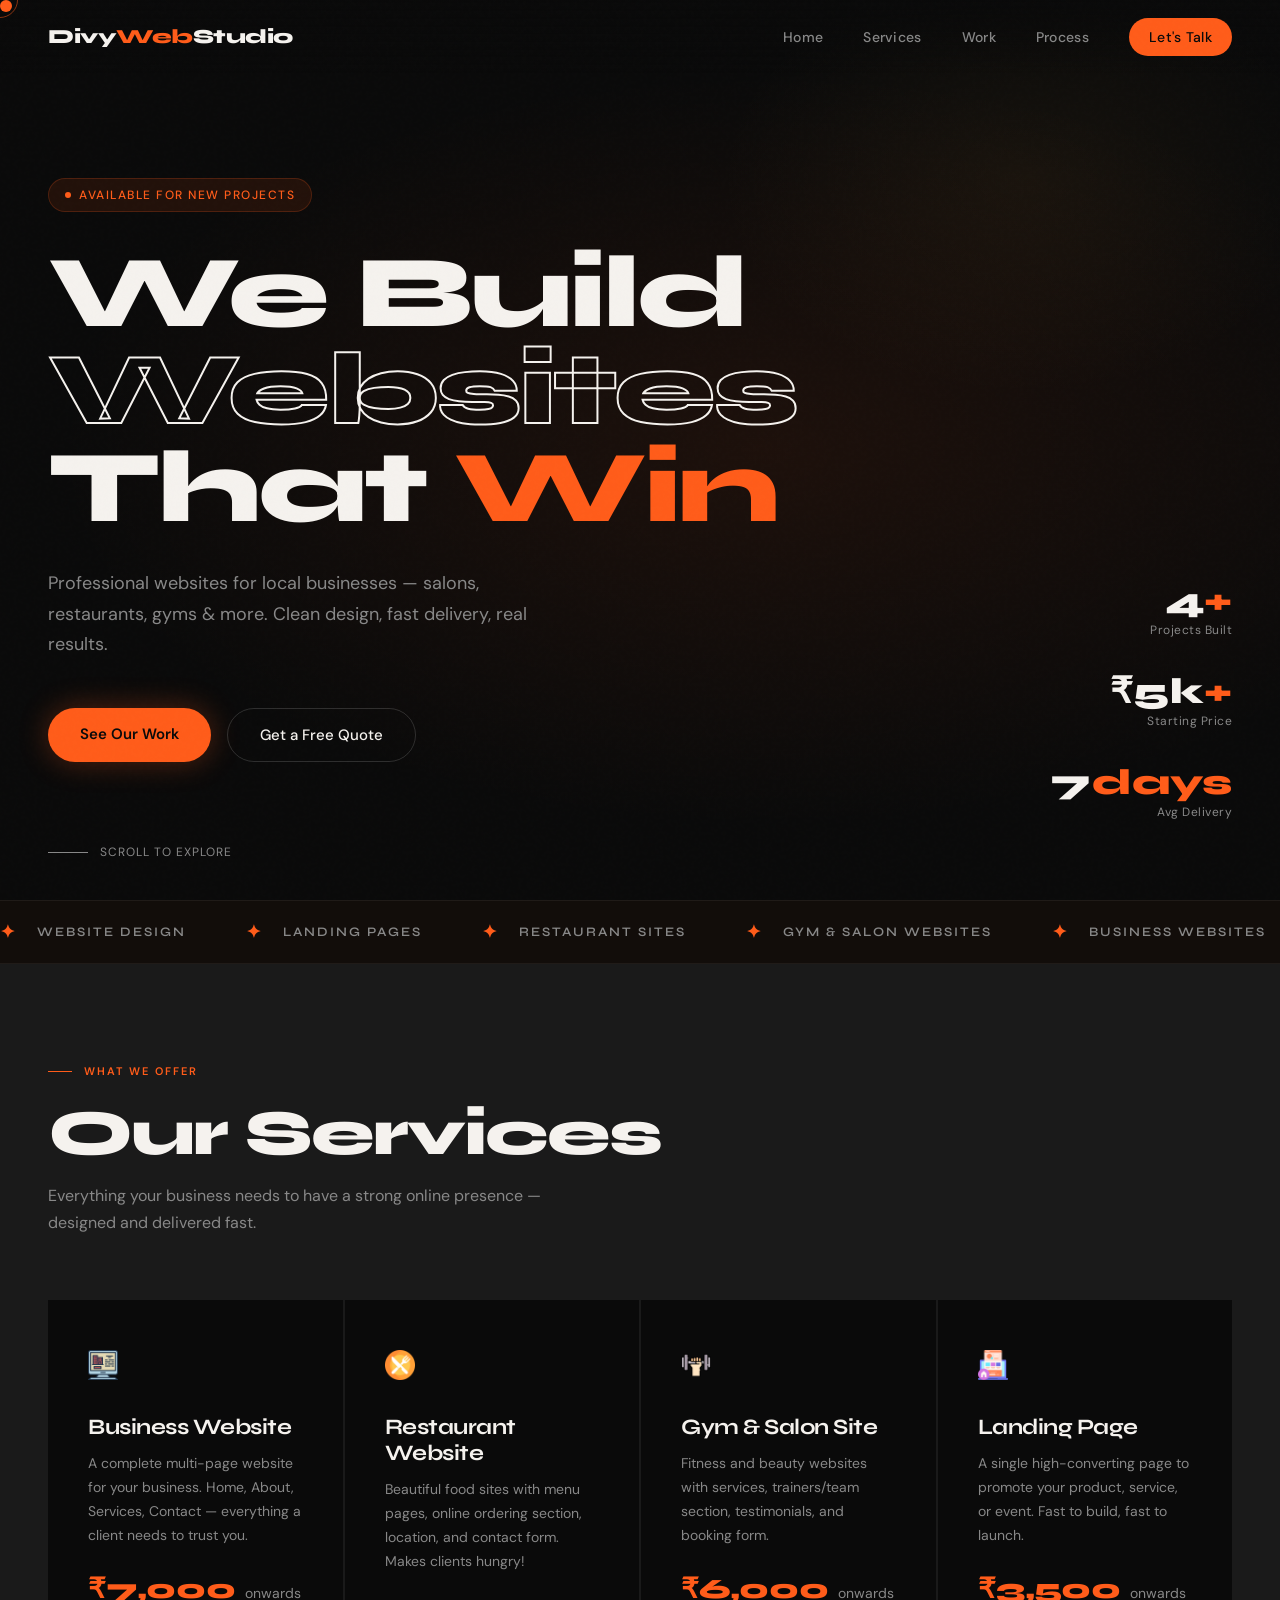
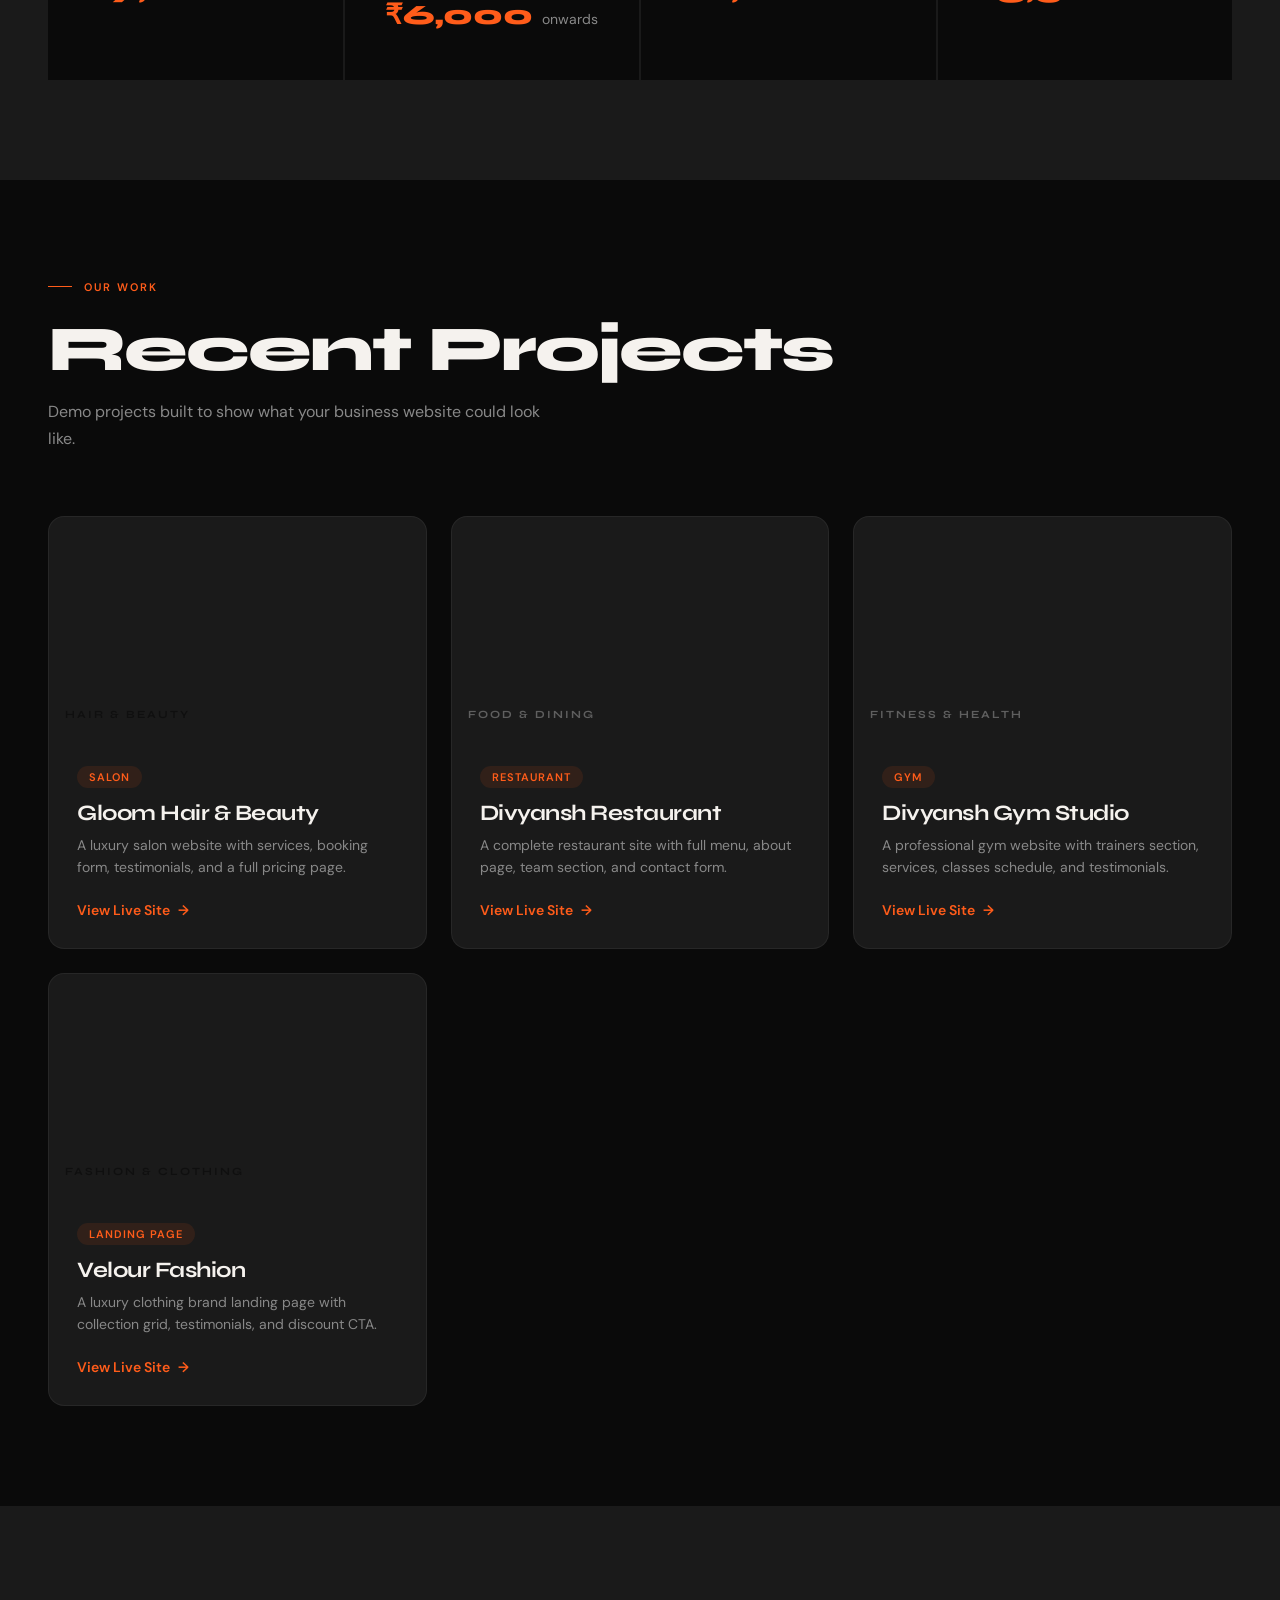
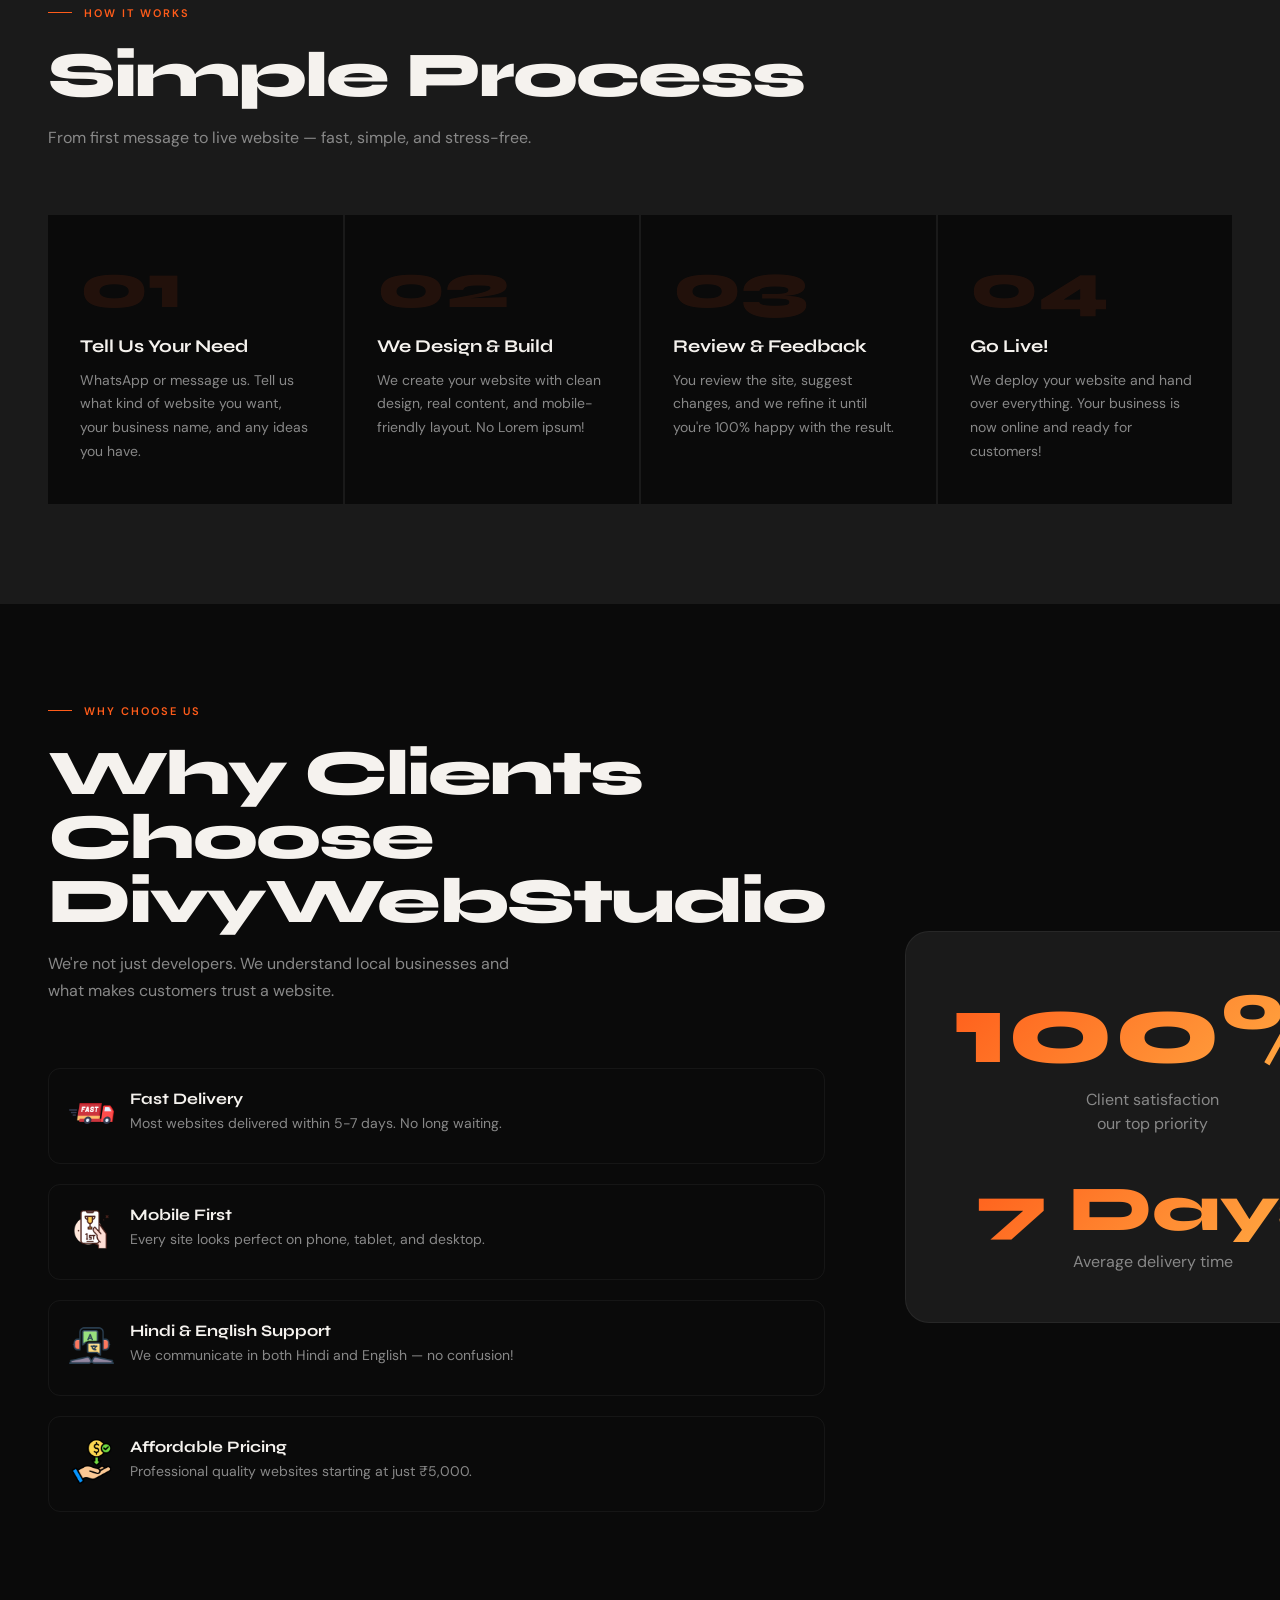
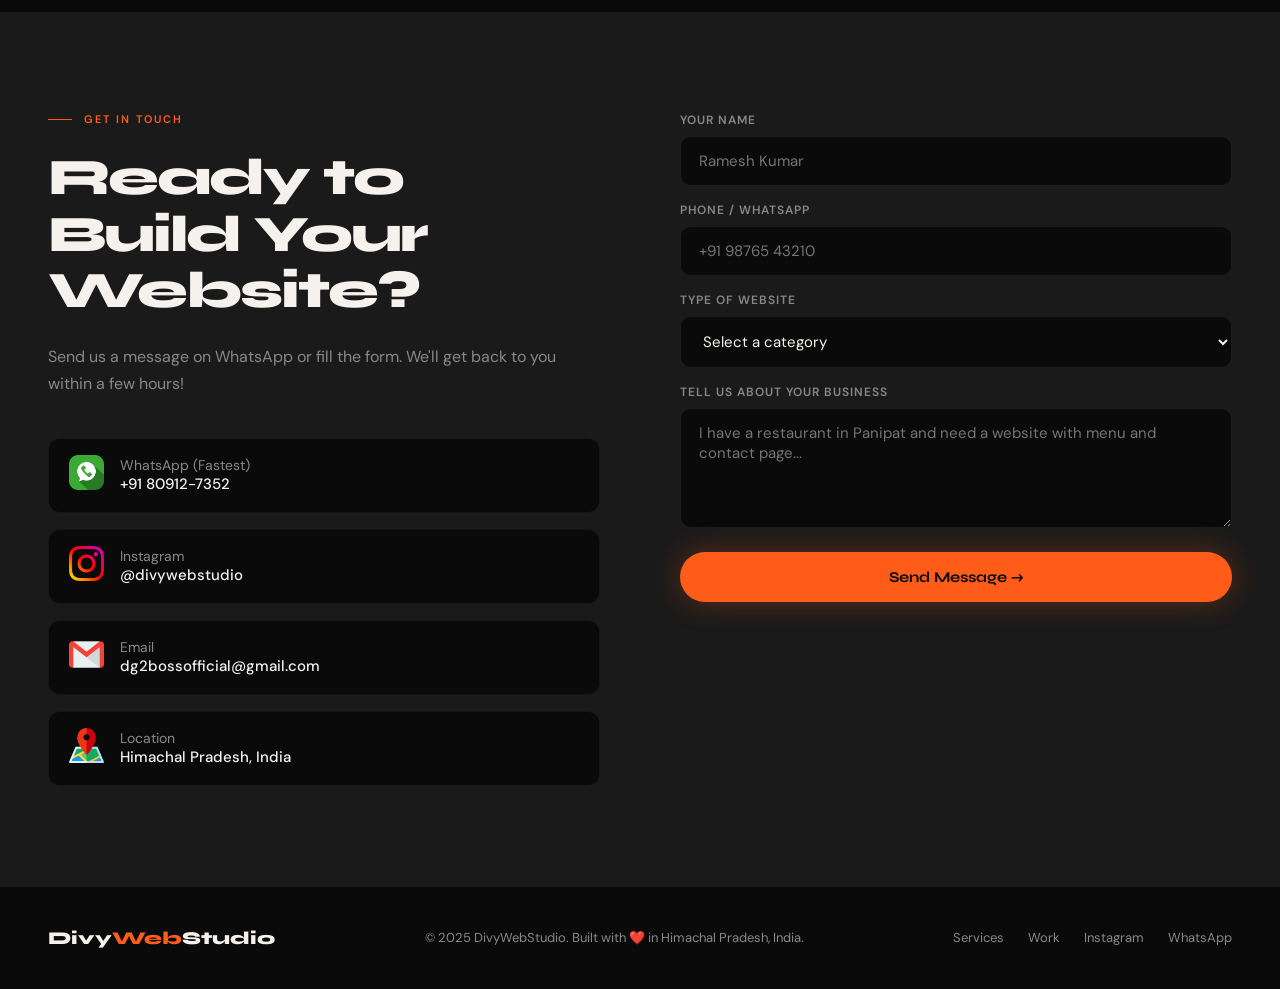
==== index.html @ c1379583 "add new page portfolio.html and portfolio.css just i am add new and more thing in fuacher" ====
<!DOCTYPE html>
<html lang="en">
<head>
    <meta charset="UTF-8">
    <meta name="viewport" content="width=device-width, initial-scale=1.0">
    <title>DivyWebStudio — Web Design & Development</title>
    <link href="https://fonts.googleapis.com/css2?family=Syne:wght@400;600;700;800&family=DM+Sans:wght@300;400;500&display=swap" rel="stylesheet">
    <link rel="stylesheet" href="css/styles.css">
</head>
<body>

    <div class="cursor" id="cursor"></div>
    <div class="cursor-follower" id="cursorFollower"></div>

    <nav>
        <div class="nav-logo">Divy<span>Web</span>Studio</div>
        <ul class="nav-links">
            <li><a href="index.html">Home</a></li>
            <li><a href="services.html">Services</a></li>
            <li><a href="portfolio.html">Work</a></li>
            <li><a href="#process">Process</a></li>
            <li><a href="#contact" class="nav-cta">Let's Talk</a></li>
        </ul>
        <div class="hamburger" onclick="toggleMenu()">
            <span></span><span></span><span></span>
        </div>
    </nav>

    <section class="hero" id="home">
        <div class="hero-bg"></div>
        <div class="hero-tag">Available for new projects</div>
        <h1>
            We Build<br>
            <span class="outline">Websites</span><br>
            That <span class="accent">Win</span>
        </h1>
        <p class="hero-sub">
            Professional websites for local businesses — salons, restaurants, gyms & more. Clean design, fast delivery, real results.
        </p>
        <div class="hero-btns">
            <a href="#portfolio" class="btn-primary">See Our Work</a>
            <a href="#contact" class="btn-secondary">Get a Free Quote</a>
        </div>

        <div class="hero-stats">
            <div class="stat">
                <div class="stat-num">4<span>+</span></div>
                <div class="stat-label">Projects Built</div>
            </div>
            <div class="stat">
                <div class="stat-num">₹5k<span>+</span></div>
                <div class="stat-label">Starting Price</div>
            </div>
            <div class="stat">
                <div class="stat-num">7<span>days</span></div>
                <div class="stat-label">Avg Delivery</div>
            </div>
        </div>

        <div class="scroll-line">Scroll to explore</div>
    </section>

    <div class="marquee-section">
        <div class="marquee-track">
            <div class="marquee-item"><span>✦</span> Website Design</div>
            <div class="marquee-item"><span>✦</span> Landing Pages</div>
            <div class="marquee-item"><span>✦</span> Restaurant Sites</div>
            <div class="marquee-item"><span>✦</span> Gym & Salon Websites</div>
            <div class="marquee-item"><span>✦</span> Business Websites</div>
            <div class="marquee-item"><span>✦</span> Mobile Friendly</div>
            <div class="marquee-item"><span>✦</span> Fast Delivery</div>
            <div class="marquee-item"><span>✦</span> Website Design</div>
            <div class="marquee-item"><span>✦</span> Landing Pages</div>
            <div class="marquee-item"><span>✦</span> Restaurant Sites</div>
            <div class="marquee-item"><span>✦</span> Gym & Salon Websites</div>
            <div class="marquee-item"><span>✦</span> Business Websites</div>
            <div class="marquee-item"><span>✦</span> Mobile Friendly</div>
            <div class="marquee-item"><span>✦</span> Fast Delivery</div>
        </div>
    </div>

    <section class="services" id="services">
        <div class="section-label">What We Offer</div>
        <h2 class="section-title">Our Services</h2>
        <p class="section-sub">Everything your business needs to have a strong online presence — designed and delivered fast.</p>

        <div class="services-grid">
            <div class="service-card">
                <div class="service-icon"><img src="img/ServicesImage/BusinessWebsiteImg.png" alt="Portfolio" width="30"></div>
                <h3>Business Website</h3>
                <p>A complete multi-page website for your business. Home, About, Services, Contact — everything a client needs to trust you.</p>
                <div class="service-price">₹7,000 <span>onwards</span></div>
            </div>
            <div class="service-card">
                <div class="service-icon"><img src="img/ServicesImage/RestaurantWebsiteImg.png" alt="Portfolio" width="30"></div>
                <h3>Restaurant Website</h3>
                <p>Beautiful food sites with menu pages, online ordering section, location, and contact form. Makes clients hungry!</p>
                <div class="service-price">₹6,000 <span>onwards</span></div>
            </div>
            <div class="service-card">
                <div class="service-icon"><img src="img/ServicesImage/GymSalonWebsiteImg.png" alt="Portfolio" width="30"></div>
                <h3>Gym & Salon Site</h3>
                <p>Fitness and beauty websites with services, trainers/team section, testimonials, and booking form.</p>
                <div class="service-price">₹6,000 <span>onwards</span></div>
            </div>
            <div class="service-card">
                <div class="service-icon"><img src="img/ServicesImage/LandingPageImg.png" alt="Portfolio" width="30"></div>
                <h3>Landing Page</h3>
                <p>A single high-converting page to promote your product, service, or event. Fast to build, fast to launch.</p>
                <div class="service-price">₹3,500 <span>onwards</span></div>
            </div>
        </div>
    </section>

    <section id="portfolio">
        <div class="section-label">Our Work</div>
        <h2 class="section-title">Recent Projects</h2>
        <p class="section-sub">Demo projects built to show what your business website could look like.</p>

        <div class="portfolio-grid">
            <div class="project-card">
                <div class="project-preview project-preview-salon">
                    <div class="project-preview-text text-black-color">Hair & Beauty</div>
                </div>
                <div class="project-info">
                    <span class="project-tag">Salon</span>
                    <h3>Gloom Hair & Beauty</h3>
                    <p>A luxury salon website with services, booking form, testimonials, and a full pricing page.</p>
                    <a href="https://gloom-hair-beauty.netlify.app/" target="_blank" class="project-link">View Live Site</a>
                </div>
            </div>

            <div class="project-card">
                <div class="project-preview project-preview-restaurant">
                    <div class="project-preview-text">Food & Dining</div>
                </div>
                <div class="project-info">
                    <span class="project-tag">Restaurant</span>
                    <h3>Divyansh Restaurant</h3>
                    <p>A complete restaurant site with full menu, about page, team section, and contact form.</p>
                    <a href="https://divyansh-restaurant.netlify.app/" target="_blank" class="project-link">View Live Site</a>
                </div>
            </div>

            <div class="project-card">
                <div class="project-preview project-preview-gym">
                    <div class="project-preview-text">Fitness & Health</div>
                </div>
                <div class="project-info">
                    <span class="project-tag">Gym</span>
                    <h3>Divyansh Gym Studio</h3>
                    <p>A professional gym website with trainers section, services, classes schedule, and testimonials.</p>
                    <a href="https://divyansh-gym-studio.netlify.app/" target="_blank" class="project-link">View Live Site</a>
                </div>
            </div>

            <div class="project-card">
                <div class="project-preview project-preview-fashion">
                    <div class="project-preview-text text-black-color">Fashion & Clothing</div>
                </div>
                <div class="project-info">
                    <span class="project-tag">Landing Page</span>
                    <h3>Velour Fashion</h3>
                    <p>A luxury clothing brand landing page with collection grid, testimonials, and discount CTA.</p>
                    <a href="https://divyanshladingpage.netlify.app/" target="_blank" class="project-link">View Live Site</a>
                </div>
            </div>
        </div>
    </section>

    <section class="process" id="process">
        <div class="section-label">How It Works</div>
        <h2 class="section-title">Simple Process</h2>
        <p class="section-sub">From first message to live website — fast, simple, and stress-free.</p>

        <div class="process-steps">
            <div class="step">
                <div class="step-num">01</div>
                <h3>Tell Us Your Need</h3>
                <p>WhatsApp or message us. Tell us what kind of website you want, your business name, and any ideas you have.</p>
            </div>
            <div class="step">
                <div class="step-num">02</div>
                <h3>We Design & Build</h3>
                <p>We create your website with clean design, real content, and mobile-friendly layout. No Lorem ipsum!</p>
            </div>
            <div class="step">
                <div class="step-num">03</div>
                <h3>Review & Feedback</h3>
                <p>You review the site, suggest changes, and we refine it until you're 100% happy with the result.</p>
            </div>
            <div class="step">
                <div class="step-num">04</div>
                <h3>Go Live!</h3>
                <p>We deploy your website and hand over everything. Your business is now online and ready for customers!</p>
            </div>
        </div>
    </section>

    <section id="why">
        <div class="section-label">Why Choose Us</div>
        <div class="why-grid">
            <div>
                <h2 class="section-title">Why Clients Choose DivyWebStudio</h2>
                <p class="section-sub">We're not just developers. We understand local businesses and what makes customers trust a website.</p>
                <ul class="why-list">
                    <li class="why-item">
                        <div class="why-icon"><img src="img/Icone/WhyChooseUs/FastDeliveryImg.png" alt="Fast Delivery" width="45"></div>
                        <div>
                            <h4>Fast Delivery</h4>
                            <p>Most websites delivered within 5-7 days. No long waiting.</p>
                        </div>
                    </li>
                    <li class="why-item">
                        <div class="why-icon"><img src="img/Icone/WhyChooseUs/MobileFirstImg.png" alt="Mobile First" width="45"></div>
                        <div>
                            <h4>Mobile First</h4>
                            <p>Every site looks perfect on phone, tablet, and desktop.</p>
                        </div>
                    </li>
                    <li class="why-item">
                        <div class="why-icon"><img src="img/Icone/WhyChooseUs/HindiEnglishSupportImg.png" alt="Hindi & English Support" width="45"></div>
                        <div>
                            <h4>Hindi & English Support</h4>
                            <p>We communicate in both Hindi and English — no confusion!</p>
                        </div>
                    </li>
                    <li class="why-item">
                        <div class="why-icon"><img src="img/Icone/WhyChooseUs/AffordablePricingImg.png" alt="Affordable Pricing" width="45"></div>
                        <div>
                            <h4>Affordable Pricing</h4>
                            <p>Professional quality websites starting at just ₹5,000.</p>
                        </div>
                    </li>
                </ul>
            </div>
            <div class="why-visual">
                <div class="big-num">100%</div>
                <div class="big-num-label">Client satisfaction<br>our top priority</div>
                <br><br>
                <div class="big-num" style="font-size: 64px;">7 Days</div>
                <div class="big-num-label">Average delivery time</div>
            </div>
        </div>
    </section>

    <section class="contact" id="contact">
        <div class="contact-wrapper">
            <div class="contact-info">
                <div class="section-label">Get In Touch</div>
                <h2>Ready to Build Your Website?</h2>
                <p>Send us a message on WhatsApp or fill the form. We'll get back to you within a few hours!</p>

                <div class="contact-links">
                    <a href="https://wa.me/91809127352" target="_blank" class="contact-link-item">
                        <span class="contact-link-icon"><img src="img/Icone/GetInTouchIcone/WhatsAppImg.png" alt="WhatsApp" width="35"></span>
                        <div>
                            <div class="contact-link-text">WhatsApp (Fastest)</div>
                            <div class="contact-link-val">+91 80912-7352</div>
                        </div>
                    </a>
                    <a href="https://www.instagram.com/divywebstudio/" target="_blank" class="contact-link-item">
                        <span class="contact-link-icon"><img src="img/Icone/GetInTouchIcone/InstagramImg.png" alt="Instagram" width="35"></span>
                        <div>
                            <div class="contact-link-text">Instagram</div>
                            <div class="contact-link-val">@divywebstudio</div>
                        </div>
                    </a>
                    <a href="mailto:dg2bossofficial@gmail.com" class="contact-link-item">
                        <span class="contact-link-icon"><img src="img/Icone/GetInTouchIcone/EmailImg.png" alt="Email" width="35"></span>
                        <div>
                            <div class="contact-link-text">Email</div>
                            <div class="contact-link-val">dg2bossofficial@gmail.com</div>
                        </div>
                    </a>
                    <div class="contact-link-item">
                        <span class="contact-link-icon"><img src="img/Icone/GetInTouchIcone/LocationImg.png" alt="Location" width="35"></span>
                        <div>
                            <div class="contact-link-text">Location</div>
                            <div class="contact-link-val">Himachal Pradesh, India</div>
                        </div>
                    </div>
                </div>
            </div>

            <div>
                <div class="contact-form-wrap">
                    <div class="form-group">
                        <label>Your Name</label>
                        <input type="text" placeholder="Ramesh Kumar">
                    </div>
                    <div class="form-group">
                        <label>Phone / WhatsApp</label>
                        <input type="tel" placeholder="+91 98765 43210">
                    </div>
                    <div class="form-group">
                        <label>Type of Website</label>
                        <select>
                            <option value="">Select a category</option>
                            <option>Restaurant Website</option>
                            <option>Gym / Fitness Website</option>
                            <option>Salon / Beauty Website</option>
                            <option>Business / Company Website</option>
                            <option>Landing Page</option>
                            <option>Other</option>
                        </select>
                    </div>
                    <div class="form-group">
                        <label>Tell Us About Your Business</label>
                        <textarea placeholder="I have a restaurant in Panipat and need a website with menu and contact page..."></textarea>
                    </div>
                    <button class="form-submit" onclick="handleSubmit()">Send Message →</button>
                </div>
            </div>
        </div>
    </section>

    <footer>
        <div class="footer-logo">Divy<span>Web</span>Studio</div>
        <p>© 2025 DivyWebStudio. Built with ❤️ in Himachal Pradesh, India.</p>
        <div class="footer-links">
            <a href="#services">Services</a>
            <a href="#portfolio">Work</a>
            <a href="https://www.instagram.com/divywebstudio/" target="_blank">Instagram</a>
            <a href="https://wa.me/91809127352" target="_blank">WhatsApp</a>
        </div>
    </footer>
    <script src="Js/script.js"></script>
</body>
</html>
---- css/styles.css ----
*, *::before, *::after {
    margin: 0;
    padding: 0;
    box-sizing: border-box;
}

:root {
    --black: #0a0a0a;
    --white: #f5f2ee;
    --accent: #ff5c1a;
    --accent2: #ffb347;
    --gray: #1a1a1a;
    --muted: #888;
}

html {
    scroll-behavior: smooth;
}

body {
    background: var(--black);
    color: var(--white);
    font-family: 'DM Sans', sans-serif;
    overflow-x: hidden;
    cursor: none;
}

.cursor {
    width: 12px;
    height: 12px;
    background: var(--accent);
    border-radius: 50%;
    position: fixed;
    top: 0;
    left: 0;
    pointer-events: none;
    z-index: 9999;
    transition: transform 0.1s ease;
}

.cursor-follower {
    width: 36px;
    height: 36px;
    border: 1.5px solid var(--accent);
    border-radius: 50%;
    position: fixed;
    top: 0;
    left: 0;
    pointer-events: none;
    z-index: 9998;
    transition: transform 0.15s ease, width 0.2s, height 0.2s, opacity 0.2s;
    opacity: 0.5;
}

body::before {
    content: '';
    position: fixed;
    inset: 0;
    background-image: url("data:image/svg+xml,%3Csvg viewBox='0 0 256 256' xmlns='http://www.w3.org/2000/svg'%3E%3Cfilter id='noise'%3E%3CfeTurbulence type='fractalNoise' baseFrequency='0.9' numOctaves='4' stitchTiles='stitch'/%3E%3C/filter%3E%3Crect width='100%25' height='100%25' filter='url(%23noise)' opacity='0.04'/%3E%3C/svg%3E");
    pointer-events: none;
    z-index: 9997;
    opacity: 0.3;
}

nav {
    position: fixed;
    top: 0;
    left: 0;
    right: 0;
    z-index: 100;
    padding: 24px 48px;
    display: flex;
    justify-content: space-between;
    align-items: center;
    background: linear-gradient(to bottom, rgba(10,10,10,0.95), transparent);
}

.nav-logo {
    font-family: 'Syne', sans-serif;
    font-weight: 800;
    font-size: 20px;
    letter-spacing: -0.5px;
}

.nav-logo span {
    color: var(--accent);
}

.nav-links {
    display: flex;
    gap: 40px;
    list-style: none;
}

.nav-links a {
    color: var(--muted);
    text-decoration: none;
    font-size: 14px;
    font-weight: 500;
    transition: color 0.2s;
    letter-spacing: 0.3px;
}

.nav-links a:hover {
    color: var(--white);
}

.nav-cta {
    background: var(--accent);
    color: var(--black) !important;
    padding: 10px 20px;
    border-radius: 100px;
    font-weight: 500 !important;
    transition: transform 0.2s, background 0.2s !important;
}

.nav-cta:hover {
    transform: scale(1.05);
    background: var(--accent2) !important;
    color: var(--black) !important;
}

.hero {
    min-height: 100vh;
    display: flex;
    flex-direction: column;
    justify-content: center;
    padding: 120px 48px 80px;
    position: relative;
    overflow: hidden;
}

.hero-bg {
    position: absolute;
    inset: 0;
    background: radial-gradient(ellipse 80% 60% at 60% 50%, rgba(255,92,26,0.08) 0%, transparent 70%), radial-gradient(ellipse 40% 40% at 80% 20%, rgba(255,179,71,0.05) 0%, transparent 60%);       
}

.hero-tag {
    display: inline-flex;
    align-items: center;
    gap: 8px;
    background: rgba(255,92,26,0.1);
    border: 1px solid rgba(255,92,26,0.2);
    color: var(--accent);
    font-size: 12px;
    font-weight: 500;
    letter-spacing: 1.5px;
    text-transform: uppercase;
    padding: 8px 16px;
    border-radius: 100px;
    width: fit-content;
    margin-bottom: 32px;
    animation: fadeUp 0.8s ease both;
}

.hero-tag::before {
    content: '';
    width: 6px;
    height: 6px;
    background: var(--accent);
    border-radius: 50%;
    animation: pulse 2s infinite;
}

@keyframes pulse {
    0%, 100% {
        opacity: 1;
        transform: scale(1);
    }
    50% {
        opacity: 0.5;
        transform: scale(0.8);
    }
}

.hero h1 {
    font-family: 'Syne', sans-serif;
    font-size: clamp(52px, 8vw, 110px);
    font-weight: 800;
    line-height: 0.95;
    letter-spacing: -3px;
    margin-bottom: 32px;
    animation: fadeUp 0.8s ease 0.1s both;
}

.hero h1 .outline {
    -webkit-text-stroke: 2px var(--white);
    color: transparent;
}

.hero h1 .accent {
    color: var(--accent);
}

.hero-sub {
    font-size: 18px;
    color: var(--muted);
    max-width: 500px;
    line-height: 1.7;
    margin-bottom: 48px;
    animation: fadeUp 0.8s ease 0.2s both;
}

.hero-btns {
    display: flex;
    gap: 16px;
    flex-wrap: wrap;
    animation: fadeUp 0.8s ease 0.3s both;
}

.btn-primary {
    background: var(--accent);
    color: var(--black);
    padding: 16px 32px;
    border-radius: 100px;
    font-weight: 600;
    font-size: 15px;
    text-decoration: none;
    transition: transform 0.2s, box-shadow 0.2s;
    box-shadow: 0 0 30px rgba(255,92,26,0.3);
}

.btn-primary:hover {
    transform: translateY(-2px);
    box-shadow: 0 8px 40px rgba(255,92,26,0.4);
}

.btn-secondary {
    border: 1px solid rgba(255,255,255,0.15);
    color: var(--white);
    padding: 16px 32px;
    border-radius: 100px;
    font-weight: 500;
    font-size: 15px;
    text-decoration: none;
    transition: border-color 0.2s, background 0.2s;
}

.btn-secondary:hover {
    border-color: rgba(255,255,255,0.4);
    background: rgba(255,255,255,0.05);
}

.hero-stats {
    position: absolute;
    right: 48px;
    bottom: 80px;
    display: flex;
    flex-direction: column;
    gap: 32px;
    animation: fadeUp 0.8s ease 0.4s both;
}

.stat {
    text-align: right;
}

.stat-num {
    font-family: 'Syne', sans-serif;
    font-size: 36px;
    font-weight: 800;
    color: var(--white);
}

.stat-num span {
    color: var(--accent);
}

.stat-label {
    font-size: 12px;
    color: var(--muted);
    letter-spacing: 0.5px;
}

.scroll-line {
    position: absolute;
    bottom: 40px;
    left: 48px;
    display: flex;
    align-items: center;
    gap: 12px;
    color: var(--muted);
    font-size: 12px;
    letter-spacing: 1px;
    text-transform: uppercase;
    animation: fadeUp 0.8s ease 0.5s both;
}

.scroll-line::before {
    content: '';
    width: 40px;
    height: 1px;
    background: var(--muted);
    animation: expandLine 1s ease 1s both;
}

@keyframes expandLine {
    from {
        width: 0;
    }
    to {
        width: 40px;
    }
}

@keyframes fadeUp {
    from {
        opacity: 0;
        transform: translateY(30px);
    }
    to {
        opacity: 1;
        transform: translateY(0);
    }
}

.marquee-section {
    border-top: 1px solid rgba(255,255,255,0.06);
    border-bottom: 1px solid rgba(255,255,255,0.06);
    padding: 20px 0;
    overflow: hidden;
    background: rgba(255,92,26,0.03);
}

.marquee-track {
    display: flex;
    gap: 60px;
    white-space: nowrap;
    animation: marquee 20s linear infinite;
}

.marquee-item {
    display: flex;
    align-items: center;
    gap: 20px;
    font-family: 'Syne', sans-serif;
    font-size: 13px;
    font-weight: 600;
    letter-spacing: 2px;
    text-transform: uppercase;
    color: var(--muted);
    flex-shrink: 0;
}

.marquee-item span {
    color: var(--accent);
    font-size: 18px;
}

@keyframes marquee {
    from {
        transform: translateX(0);
    }
    to {
        transform: translateX(-50%);
    }
}

section {
    padding: 100px 48px;
}

.section-label {
    display: flex;
    align-items: center;
    gap: 12px;
    font-size: 11px;
    font-weight: 600;
    letter-spacing: 2px;
    text-transform: uppercase;
    color: var(--accent);
    margin-bottom: 24px;
}

.section-label::before {
    content: '';
    width: 24px;
    height: 1px;
    background: var(--accent);
}

.section-title {
    font-family: 'Syne', sans-serif;
    font-size: clamp(36px, 5vw, 64px);
    font-weight: 800;
    letter-spacing: -2px;
    line-height: 1;
    margin-bottom: 16px;
}

.section-sub {
    color: var(--muted);
    font-size: 16px;
    max-width: 500px;
    line-height: 1.7;
    margin-bottom: 64px;
}

.services {
    background: var(--gray);
}

.services-grid {
    display: grid;
    grid-template-columns: repeat(auto-fit, minmax(280px, 1fr));
    gap: 2px;
}

.service-card {
    background: var(--black);
    padding: 48px 40px;
    position: relative;
    overflow: hidden;
    transition: background 0.3s;
}

.service-card:hover {
    background: #111;
}

.service-card::after {
    content: '';
    position: absolute;
    bottom: 0;
    left: 0;
    width: 0;
    height: 2px;
    background: var(--accent);
    transition: width 0.4s ease;
}

.service-card:hover::after {
    width: 100%;
}

.service-icon {
    font-size: 32px;
    margin-bottom: 24px;
}

.service-card h3 {
    font-family: 'Syne', sans-serif;
    font-size: 22px;
    font-weight: 700;
    margin-bottom: 12px;
    letter-spacing: -0.5px;
}

.service-card p {
    color: var(--muted);
    font-size: 14px;
    line-height: 1.7;
    margin-bottom: 24px;
}

.service-price {
    font-family: 'Syne', sans-serif;
    font-size: 28px;
    font-weight: 800;
    color: var(--accent);
}

.service-price span {
    font-size: 14px;
    color: var(--muted);
    font-family: 'DM Sans', sans-serif;
    font-weight: 400;
}

.portfolio-grid {
    display: grid;
    grid-template-columns: repeat(auto-fit, minmax(340px, 1fr));
    gap: 24px;
}

.project-card {
    border: 1px solid rgba(255,255,255,0.06);
    border-radius: 16px;
    overflow: hidden;
    transition: transform 0.3s, border-color 0.3s;
    background: var(--gray);
}

.project-card:hover {
    transform: translateY(-6px);
    border-color: rgba(255,92,26,0.3);
}

.project-img {
    width: 100%;
    height: 220px;
    object-fit: cover;
    display: block;
    background: #222;
}

.project-preview {
    width: 100%;
    height: 220px;
    display: flex;
    align-items: center;
    justify-content: center;
    font-size: 48px;
    position: relative;
    overflow: hidden;
}

.project-preview-salon {
    background: url('img/ProjectImage/HairBeautyImg.jpg') center/cover no-repeat;
}
.project-preview-restaurant {
    background: url('img/ProjectImage/RestaurantImg.jpg') center/cover no-repeat;
}

.project-preview-gym {
    background: url('img/ProjectImage/GymSalonImg.jpg') center/cover no-repeat;
}

.project-preview-fashion {
    background: url('img/ProjectImage/LadingPageImage.png') center/cover no-repeat;
}


.project-preview-text {
    position: absolute;
    bottom: 16px;
    left: 16px;
    font-family: 'Syne', sans-serif;
    font-size: 11px;
    font-weight: 700;
    letter-spacing: 2px;
    text-transform: uppercase;
    color: rgba(255,255,255,0.3);
}

.text-black-color {
    color: rgba(0, 0, 0, 0.404);
}

.project-info {
    padding: 28px;
}

.project-tag {
    display: inline-block;
    background: rgba(255,92,26,0.1);
    color: var(--accent);
    font-size: 11px;
    font-weight: 600;
    letter-spacing: 1px;
    text-transform: uppercase;
    padding: 4px 12px;
    border-radius: 100px;
    margin-bottom: 12px;
}

.project-info h3 {
    font-family: 'Syne', sans-serif;
    font-size: 22px;
    font-weight: 700;
    letter-spacing: -0.5px;
    margin-bottom: 8px;
}

.project-info p {
    color: var(--muted);
    font-size: 14px;
    line-height: 1.6;
    margin-bottom: 20px;
}

.project-link {
    display: inline-flex;
    align-items: center;
    gap: 8px;
    color: var(--accent);
    text-decoration: none;
    font-size: 14px;
    font-weight: 600;
    transition: gap 0.2s;
}

.project-link:hover {
    gap: 12px;
}

.project-link::after {
    content: '→';
}

.process {
    background: var(--gray);
}

.process-steps {
    display: grid;
    grid-template-columns: repeat(auto-fit, minmax(220px, 1fr));
    gap: 2px;
    margin-top: 64px;
}

.step {
    padding: 40px 32px;
    background: var(--black);
    position: relative;
}

.step-num {
    font-family: 'Syne', sans-serif;
    font-size: 64px;
    font-weight: 800;
    color: rgba(255,92,26,0.1);
    line-height: 1;
    margin-bottom: 16px;
}

.step h3 {
    font-family: 'Syne', sans-serif;
    font-size: 18px;
    font-weight: 700;
    margin-bottom: 12px;
}

.step p {
    color: var(--muted);
    font-size: 14px;
    line-height: 1.7;
}

.why-grid {
    display: grid;
    grid-template-columns: 1fr 1fr;
    gap: 80px;
    align-items: center;
}

.why-list {
    list-style: none;
    display: flex;
    flex-direction: column;
    gap: 20px;
}

.why-item {
    display: flex;
    align-items: flex-start;
    gap: 16px;
    padding: 20px;
    border: 1px solid rgba(255,255,255,0.05);
    border-radius: 12px;
    transition: border-color 0.2s, background 0.2s;
}

.why-item:hover {
    border-color: rgba(255,92,26,0.2);
    background: rgba(255,92,26,0.03);
}

.why-icon {
    font-size: 24px;
    flex-shrink: 0;
    margin-top: 2px;
}

.why-item h4 {
    font-family: 'Syne', sans-serif;
    font-size: 16px;
    font-weight: 700;
    margin-bottom: 4px;
}

.why-item p {
    color: var(--muted);
    font-size: 14px;
    line-height: 1.6;
}

.why-visual {
    background: var(--gray);
    border-radius: 24px;
    padding: 48px;
    text-align: center;
    border: 1px solid rgba(255,255,255,0.06);
}

.big-num {
    font-family: 'Syne', sans-serif;
    font-size: 100px;
    font-weight: 800;
    line-height: 1;
    background: linear-gradient(135deg, var(--accent), var(--accent2));
    -webkit-background-clip: text;
    -webkit-text-fill-color: transparent;
    background-clip: text;
}

.big-num-label {
    font-size: 16px;
    color: var(--muted);
    margin-top: 8px;
    line-height: 1.5;
}

.contact {
    background: var(--gray);
}

.contact-wrapper {
    display: grid;
    grid-template-columns: 1fr 1fr;
    gap: 80px;
    align-items: start;
}

.contact-info h2 {
    font-family: 'Syne', sans-serif;
    font-size: clamp(32px, 4vw, 52px);
    font-weight: 800;
    letter-spacing: -2px;
    line-height: 1.1;
    margin-bottom: 24px;
}

.contact-info p {
    color: var(--muted);
    font-size: 16px;
    line-height: 1.7;
    margin-bottom: 40px;
}

.contact-links {
    display: flex;
    flex-direction: column;
    gap: 16px;
}

.contact-link-item {
    display: flex;
    align-items: center;
    gap: 16px;
    padding: 16px 20px;
    background: var(--black);
    border-radius: 12px;
    text-decoration: none;
    color: var(--white);
    transition: transform 0.2s;
    border: 1px solid rgba(255,255,255,0.05);
}

.contact-link-item:hover {
    transform: translateX(4px);
}

.contact-link-icon {
    font-size: 20px;
}

.contact-link-text {
    font-size: 14px;
    color: var(--muted);
}

.contact-link-val {
    font-size: 15px;
    font-weight: 500;
}

.contact-form-wrap {
    display: flex;
    flex-direction: column;
    gap: 16px;
}

.form-group {
    display: flex;
    flex-direction: column;
    gap: 8px;
}

.form-group label {
    font-size: 12px;
    font-weight: 600;
    letter-spacing: 1px;
    text-transform: uppercase;
    color: var(--muted);
}

.form-group input,
.form-group textarea,
.form-group select {
    background: var(--black);
    border: 1px solid rgba(255,255,255,0.08);
    color: var(--white);
    padding: 14px 18px;
    border-radius: 10px;
    font-family: 'DM Sans', sans-serif;
    font-size: 15px;
    transition: border-color 0.2s;
    outline: none;
}

.form-group input:focus,
.form-group textarea:focus,
.form-group select:focus {
    border-color: var(--accent);
}

.form-group textarea {
    resize: vertical;
    min-height: 120px;
}

.form-group select option {
    background: var(--black);
}

.form-submit {
    background: var(--accent);
    color: var(--black);
    border: none;
    padding: 16px 32px;
    border-radius: 100px;
    font-family: 'Syne', sans-serif;
    font-size: 15px;
    font-weight: 700;
    cursor: pointer;
    transition: transform 0.2s, box-shadow 0.2s;
    box-shadow: 0 0 30px rgba(255,92,26,0.3);
    width: 100%;
    margin-top: 8px;
}

.form-submit:hover {
    transform: translateY(-2px);
    box-shadow: 0 8px 40px rgba(255,92,26,0.4);
}

footer {
    padding: 40px 48px;
    border-top: 1px solid rgba(255,255,255,0.06);
    display: flex;
    justify-content: space-between;
    align-items: center;
    flex-wrap: wrap;
    gap: 16px;
}

.footer-logo {
    font-family: 'Syne', sans-serif;
    font-size: 18px;
    font-weight: 800;
}

.footer-logo span {
    color: var(--accent);
}

footer p {
    color: var(--muted);
    font-size: 13px;
}

.footer-links {
    display: flex;
    gap: 24px;
}

.footer-links a {
    color: var(--muted);
    text-decoration: none;
    font-size: 13px;
    transition: color 0.2s;
}

.footer-links a:hover {
    color: var(--white);
}

.hamburger {
    display: none;
    flex-direction: column;
    gap: 5px;
    cursor: pointer;
}

.hamburger span {
    width: 24px;
    height: 2px;
    background: var(--white);
    transition: 0.3s;
}

@media (max-width: 900px) {
    nav {
        padding: 20px 24px;
    }
    .nav-links {
        display: none;
    }
    .hamburger {
        display: flex;
    }
    .hero {
        padding: 100px 24px 80px;
    }
    .hero-stats {
        display: none;
    }
    .scroll-line {
        display: none;
    }
    section {
        padding: 70px 24px;
    }
    .why-grid {
        grid-template-columns: 1fr;
        gap: 48px;
    }
    .contact-wrapper {
        grid-template-columns: 1fr;
        gap: 48px;
    }
    footer {
        flex-direction: column;
        text-align: center;
        padding: 32px 24px;
    }
}

@media (max-width: 600px) {
    .hero h1 {
        letter-spacing: -2px;
    }
    .section-title {
        letter-spacing: -1px;
    }
    .portfolio-grid {
        grid-template-columns: 1fr;
    }
    .services-grid {
        grid-template-columns: 1fr;
    }
    .process-steps {
        grid-template-columns: 1fr;
    }
}
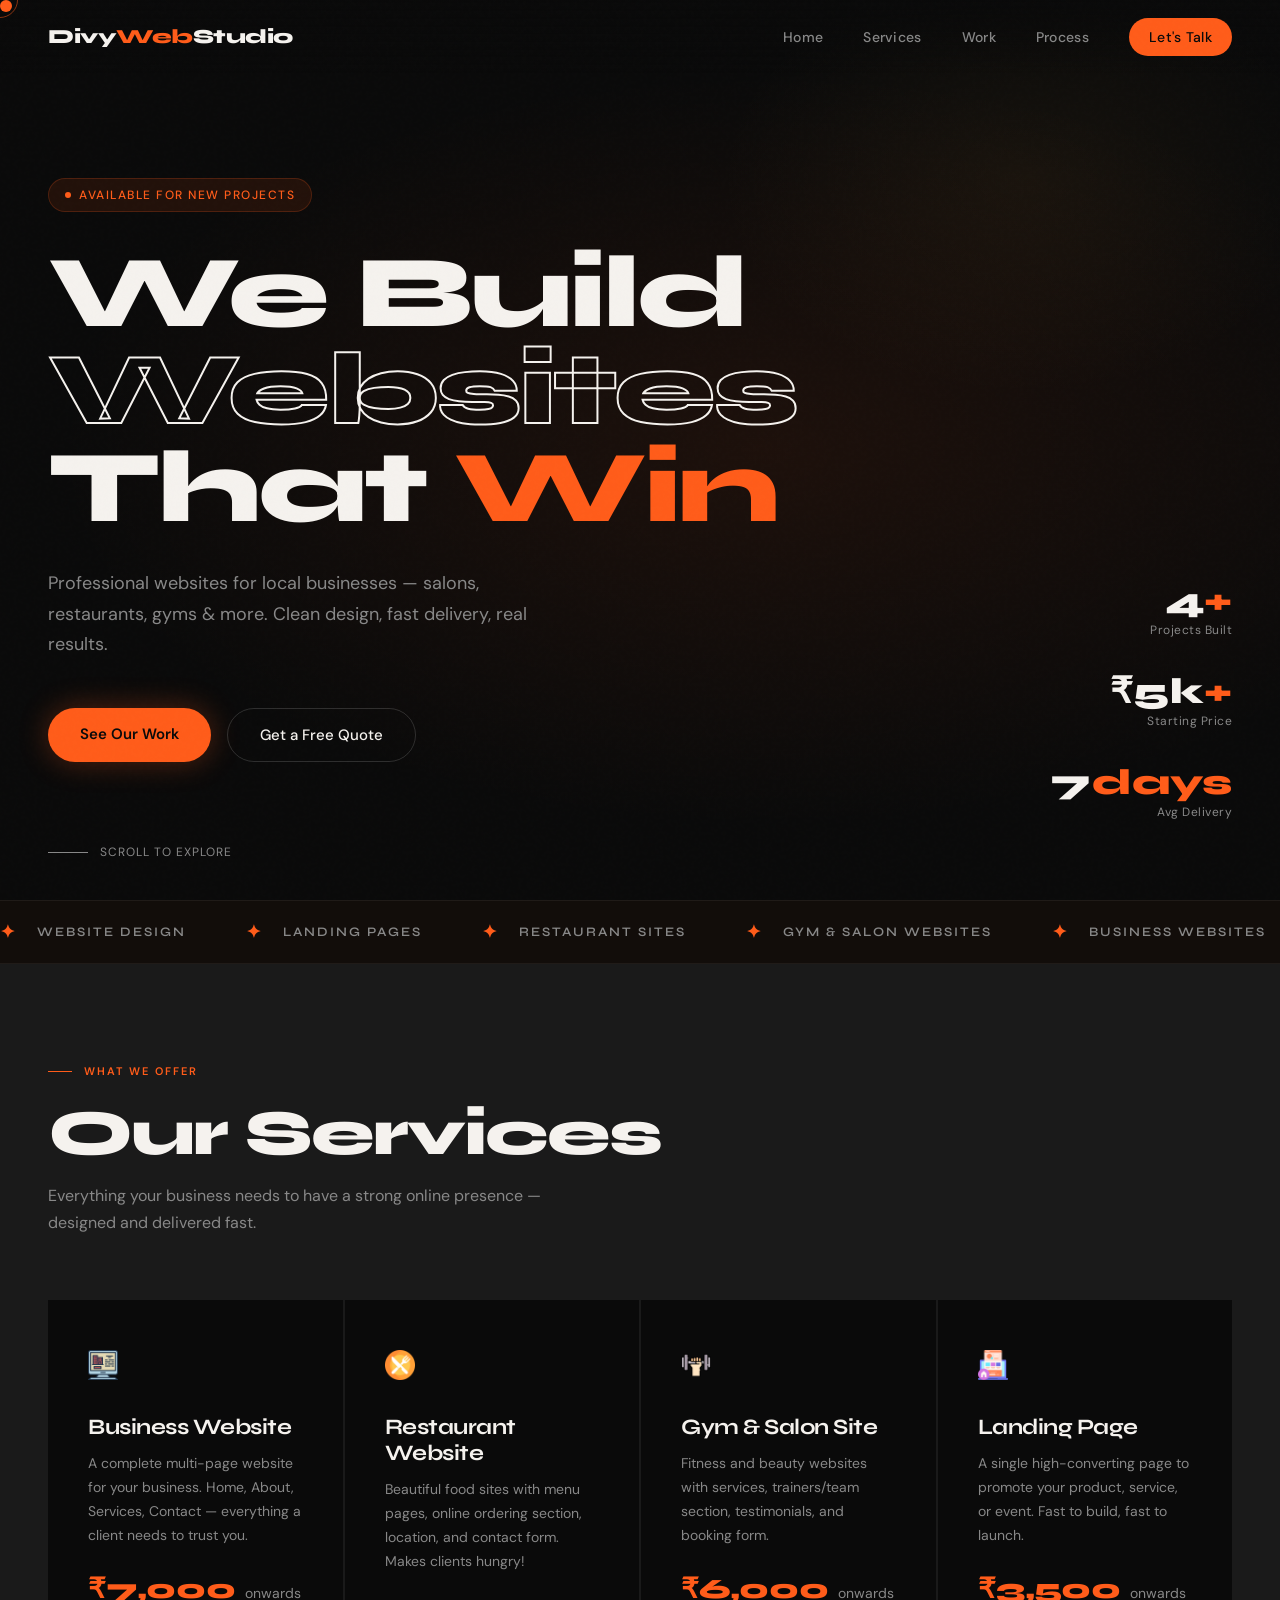
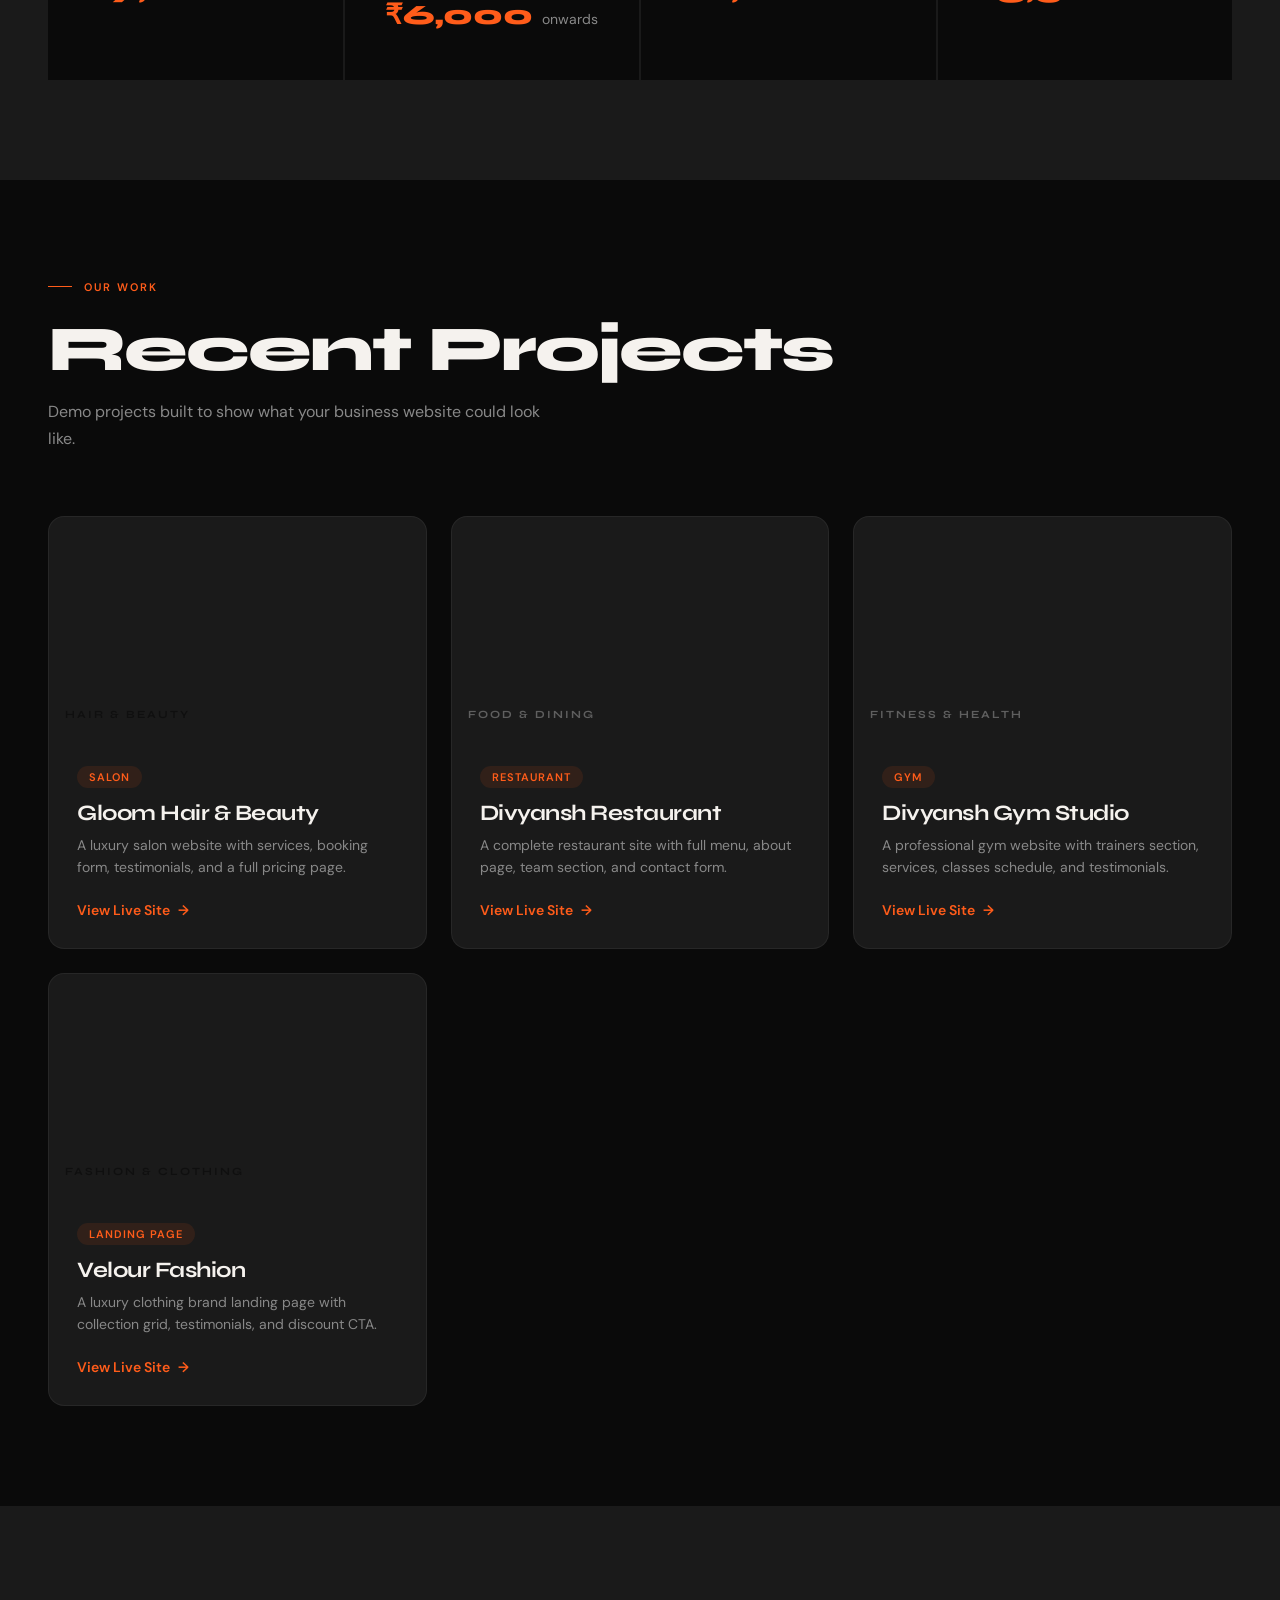
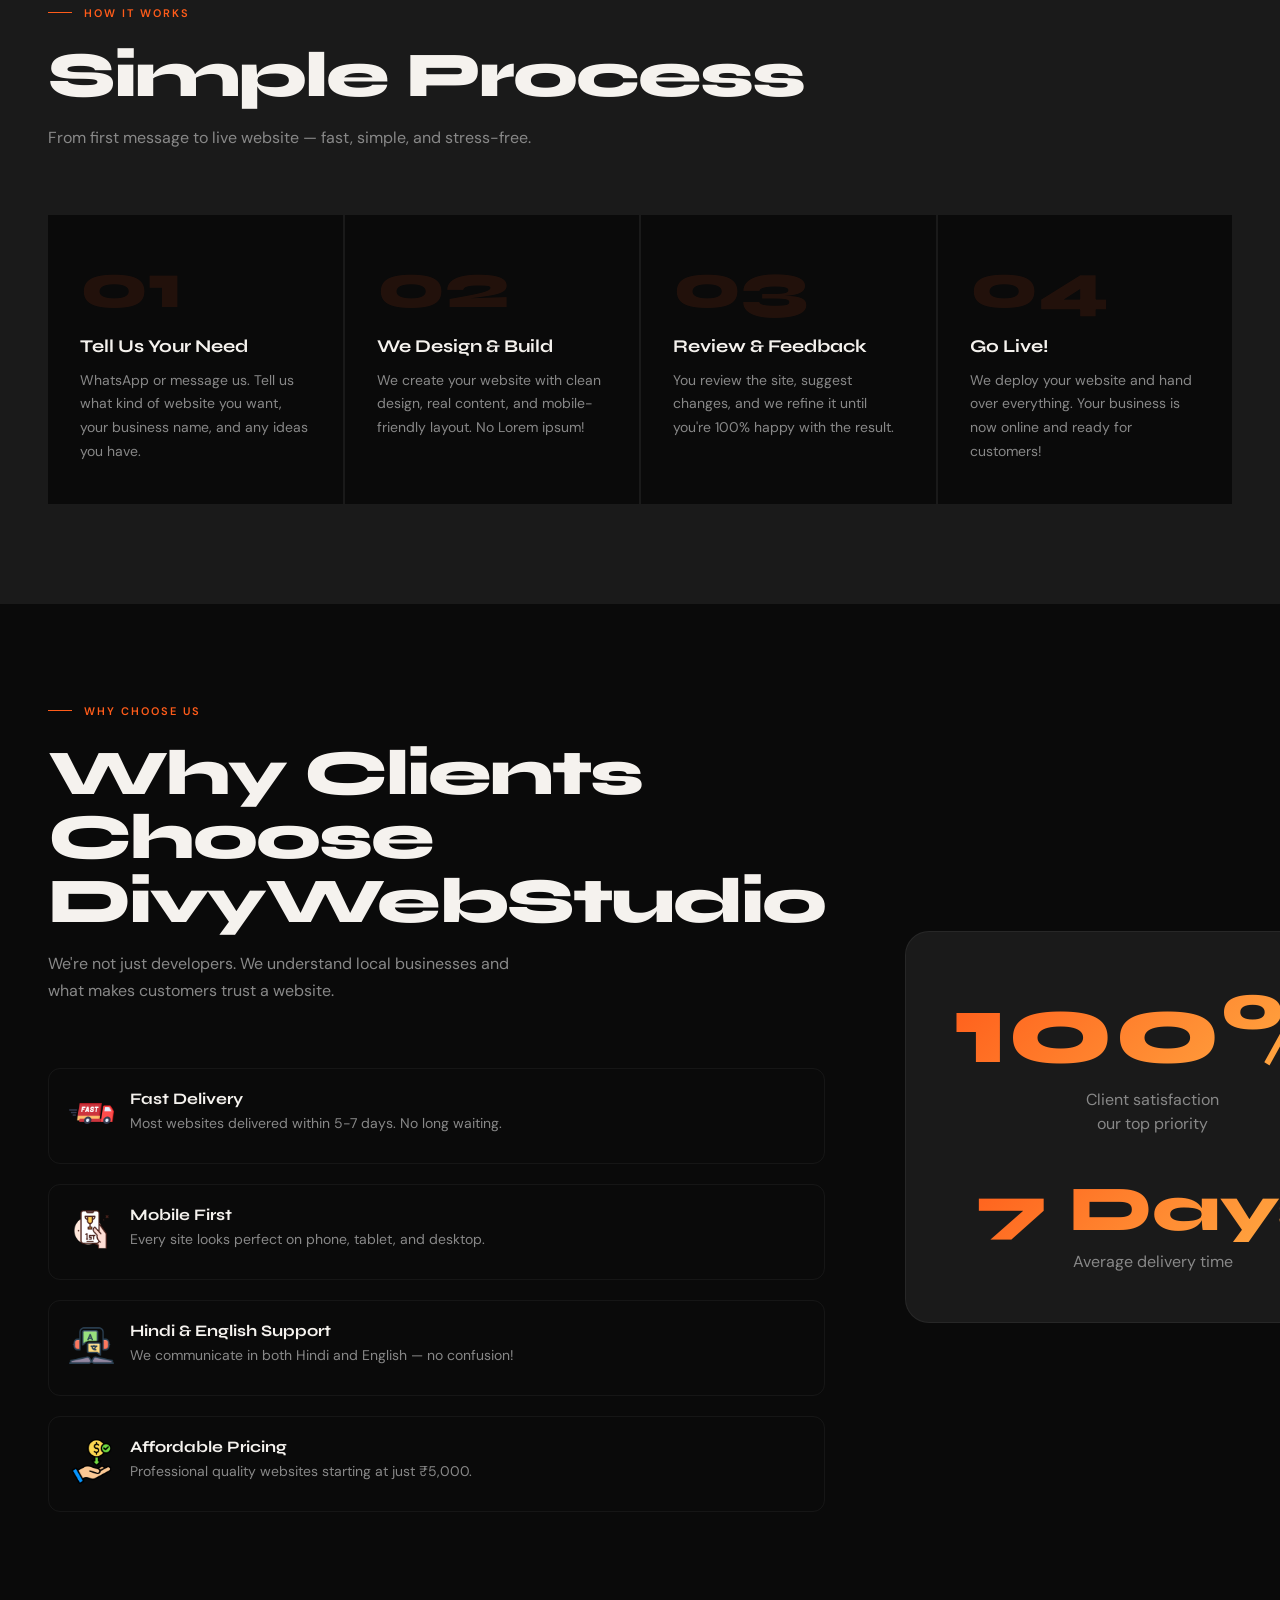
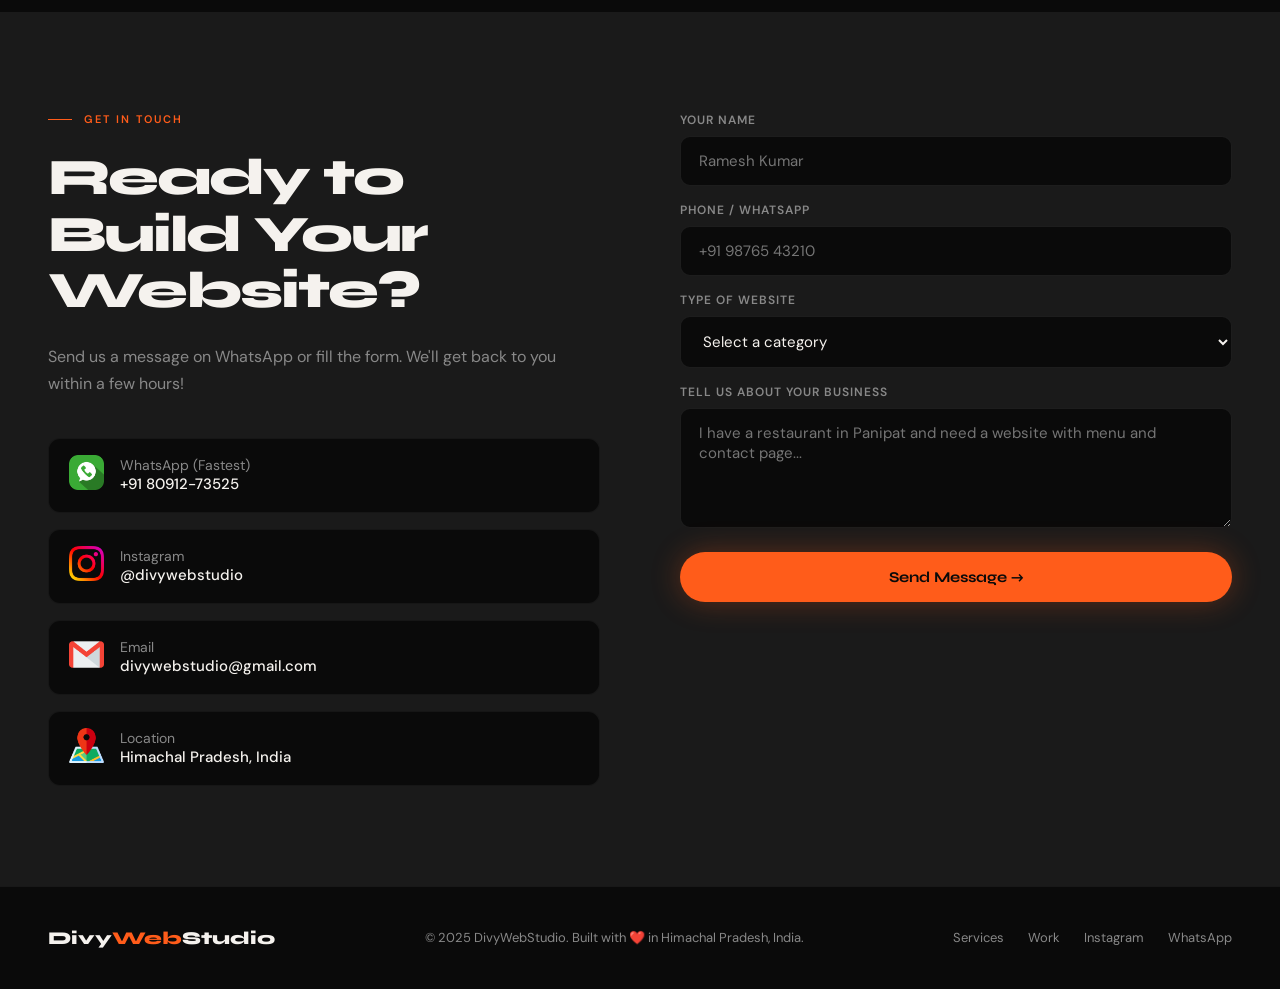
==== commit 4ed70e7d: "fix phone number and add process page and that Done for now in fucher i am add more protfolia" ====
--- a/index.html
+++ b/index.html
@@ -18,7 +18,7 @@
             <li><a href="index.html">Home</a></li>
             <li><a href="services.html">Services</a></li>
             <li><a href="portfolio.html">Work</a></li>
-            <li><a href="#process">Process</a></li>
+            <li><a href="process.html">Process</a></li>
             <li><a href="#contact" class="nav-cta">Let's Talk</a></li>
         </ul>
         <div class="hamburger" onclick="toggleMenu()">
@@ -252,11 +252,11 @@
                 <p>Send us a message on WhatsApp or fill the form. We'll get back to you within a few hours!</p>
 
                 <div class="contact-links">
-                    <a href="https://wa.me/91809127352" target="_blank" class="contact-link-item">
+                    <a href="https://wa.me/918091273525" target="_blank" class="contact-link-item">
                         <span class="contact-link-icon"><img src="img/Icone/GetInTouchIcone/WhatsAppImg.png" alt="WhatsApp" width="35"></span>
                         <div>
                             <div class="contact-link-text">WhatsApp (Fastest)</div>
-                            <div class="contact-link-val">+91 80912-7352</div>
+                            <div class="contact-link-val">+91 80912-73525</div>
                         </div>
                     </a>
                     <a href="https://www.instagram.com/divywebstudio/" target="_blank" class="contact-link-item">
@@ -266,11 +266,11 @@
                             <div class="contact-link-val">@divywebstudio</div>
                         </div>
                     </a>
-                    <a href="mailto:dg2bossofficial@gmail.com" class="contact-link-item">
+                    <a href="mailto:divywebstudio@gmail.com" class="contact-link-item">
                         <span class="contact-link-icon"><img src="img/Icone/GetInTouchIcone/EmailImg.png" alt="Email" width="35"></span>
                         <div>
                             <div class="contact-link-text">Email</div>
-                            <div class="contact-link-val">dg2bossofficial@gmail.com</div>
+                            <div class="contact-link-val">divywebstudio@gmail.com</div>
                         </div>
                     </a>
                     <div class="contact-link-item">
@@ -322,7 +322,7 @@
             <a href="#services">Services</a>
             <a href="#portfolio">Work</a>
             <a href="https://www.instagram.com/divywebstudio/" target="_blank">Instagram</a>
-            <a href="https://wa.me/91809127352" target="_blank">WhatsApp</a>
+            <a href="https://wa.me/918091273525" target="_blank">WhatsApp</a>
         </div>
     </footer>
     <script src="Js/script.js"></script>
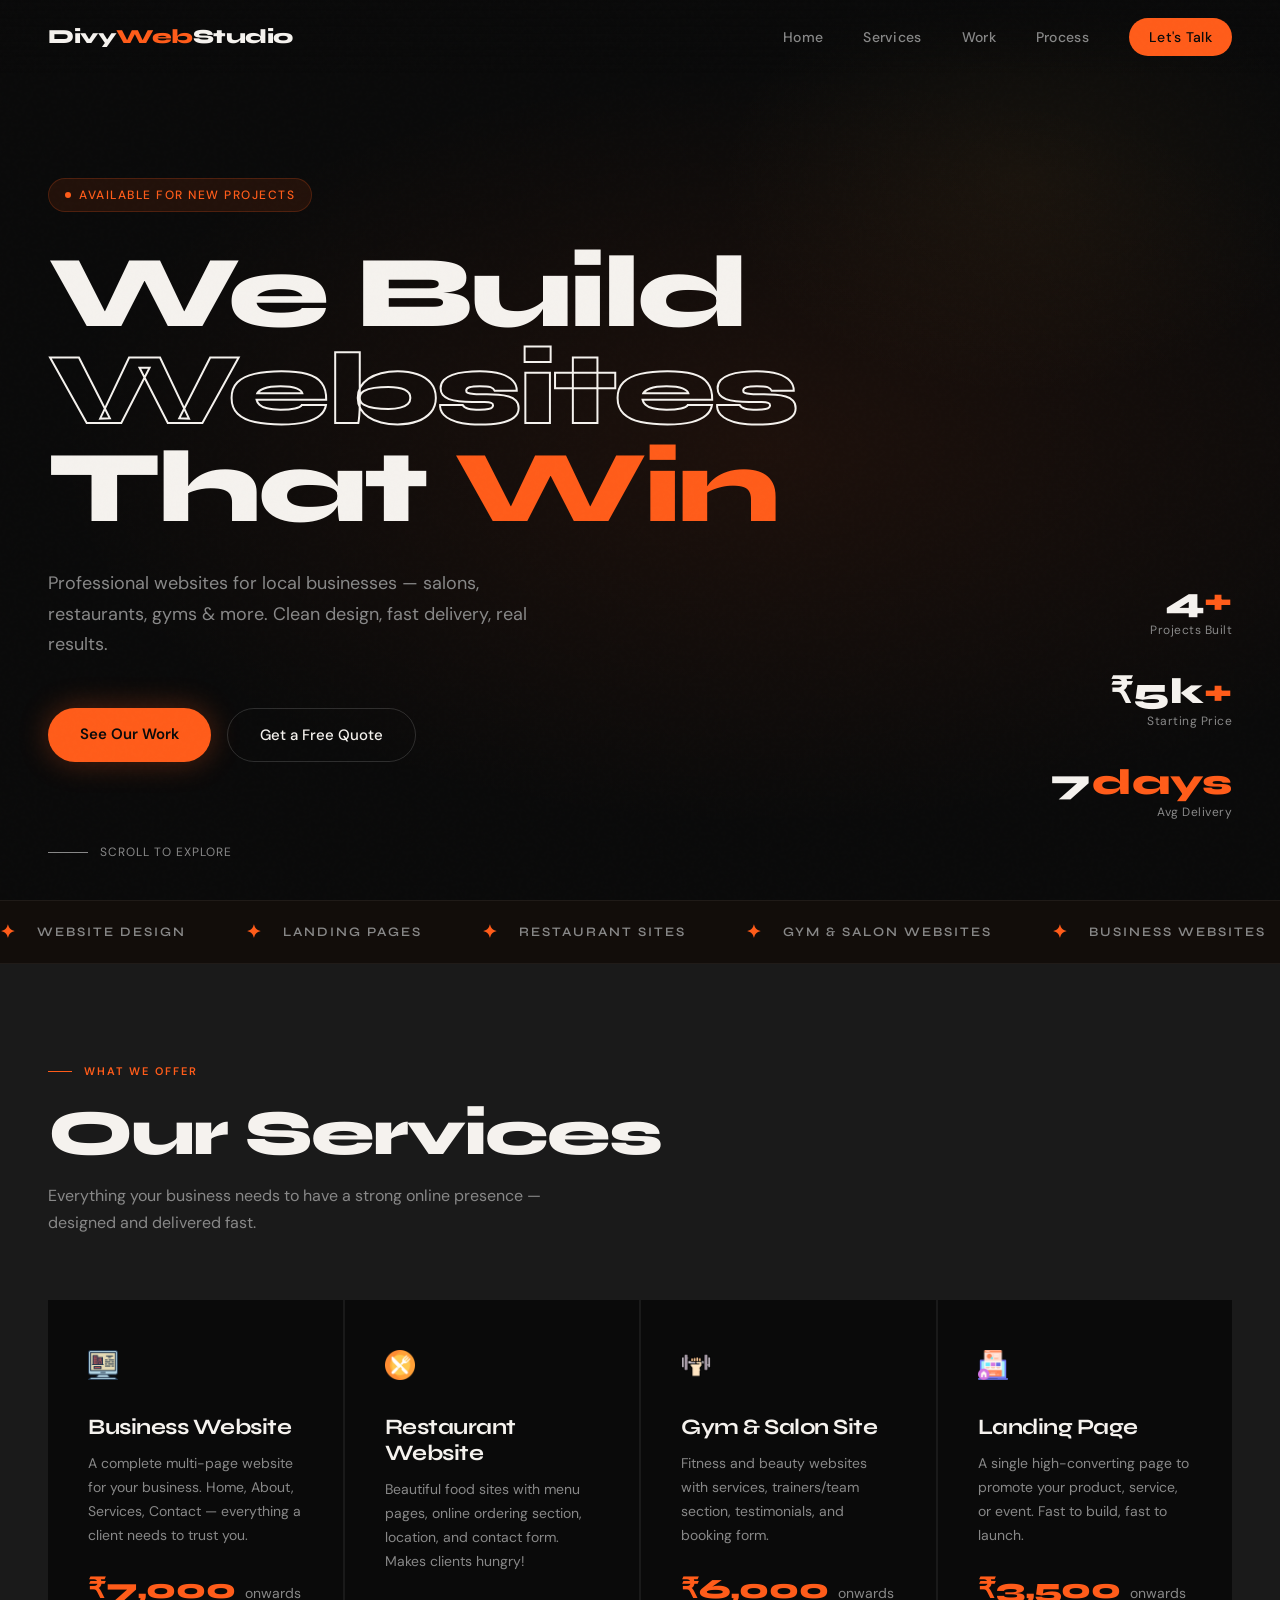
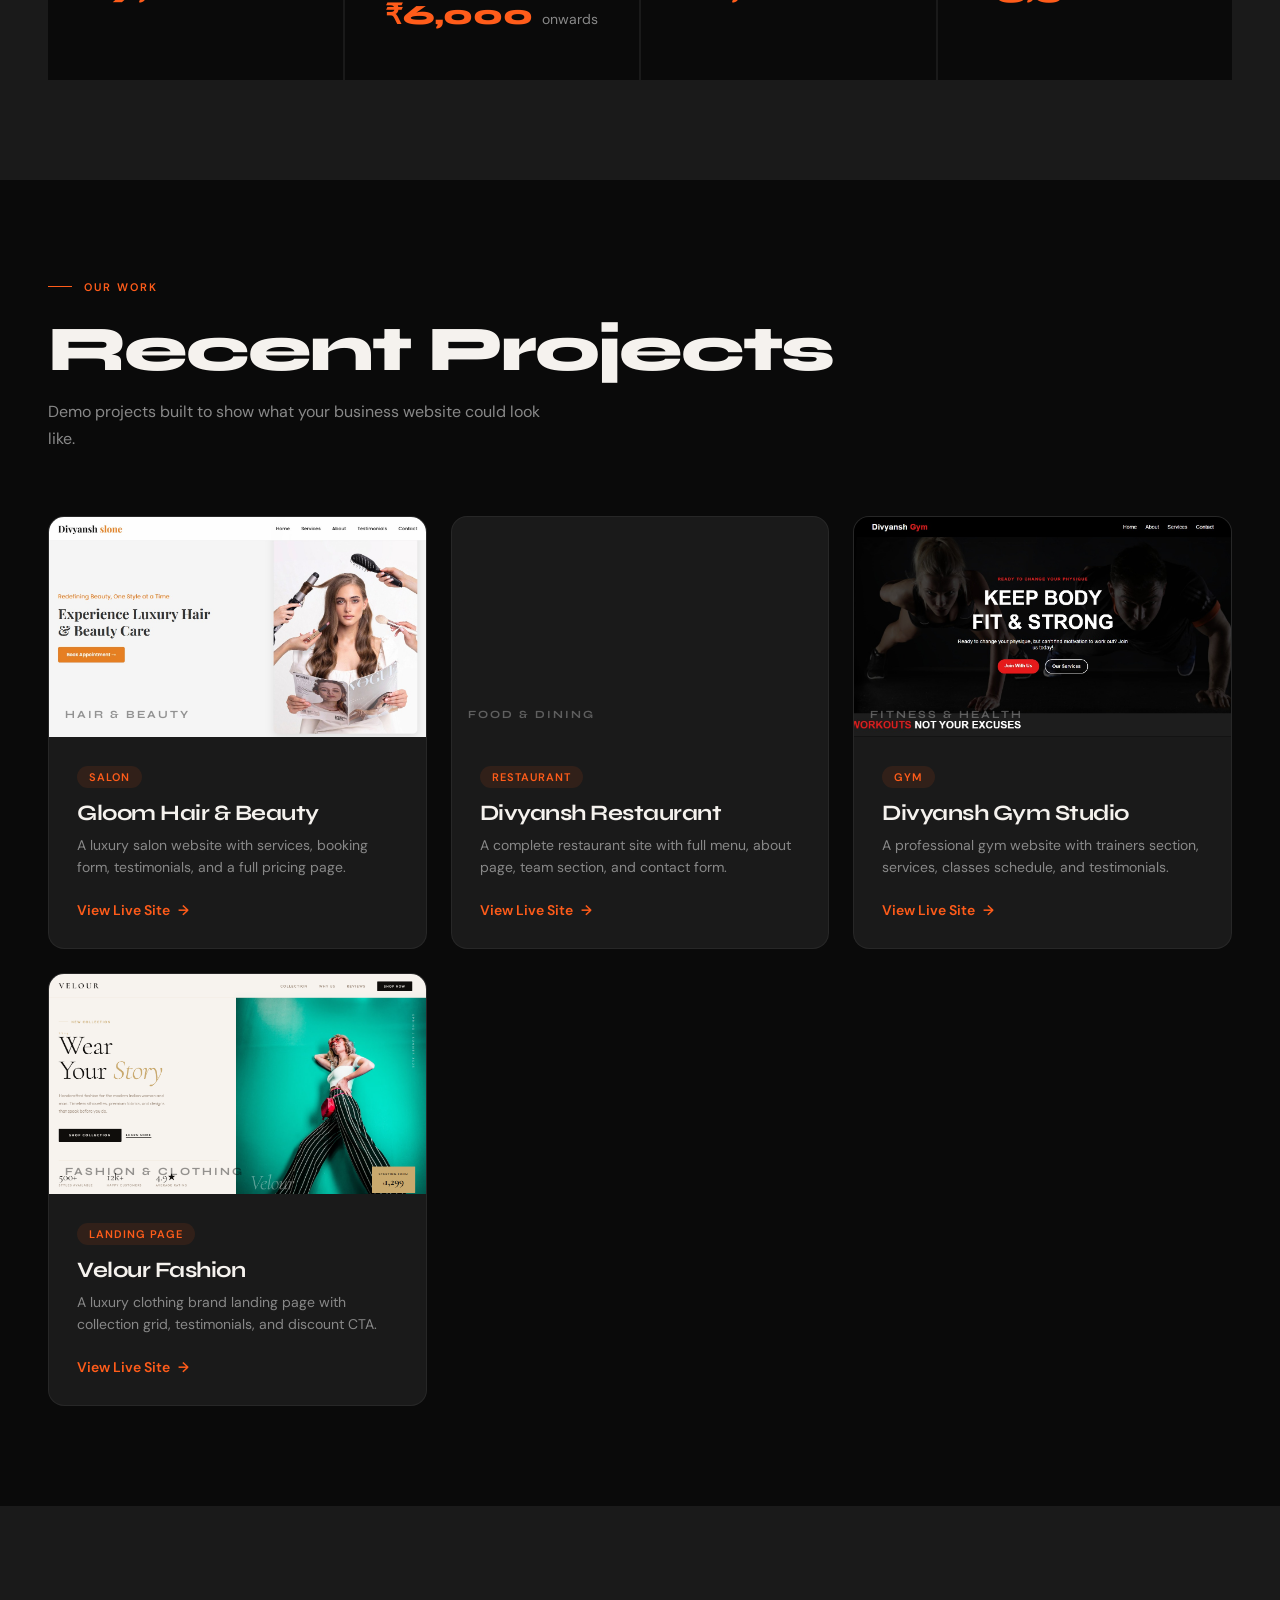
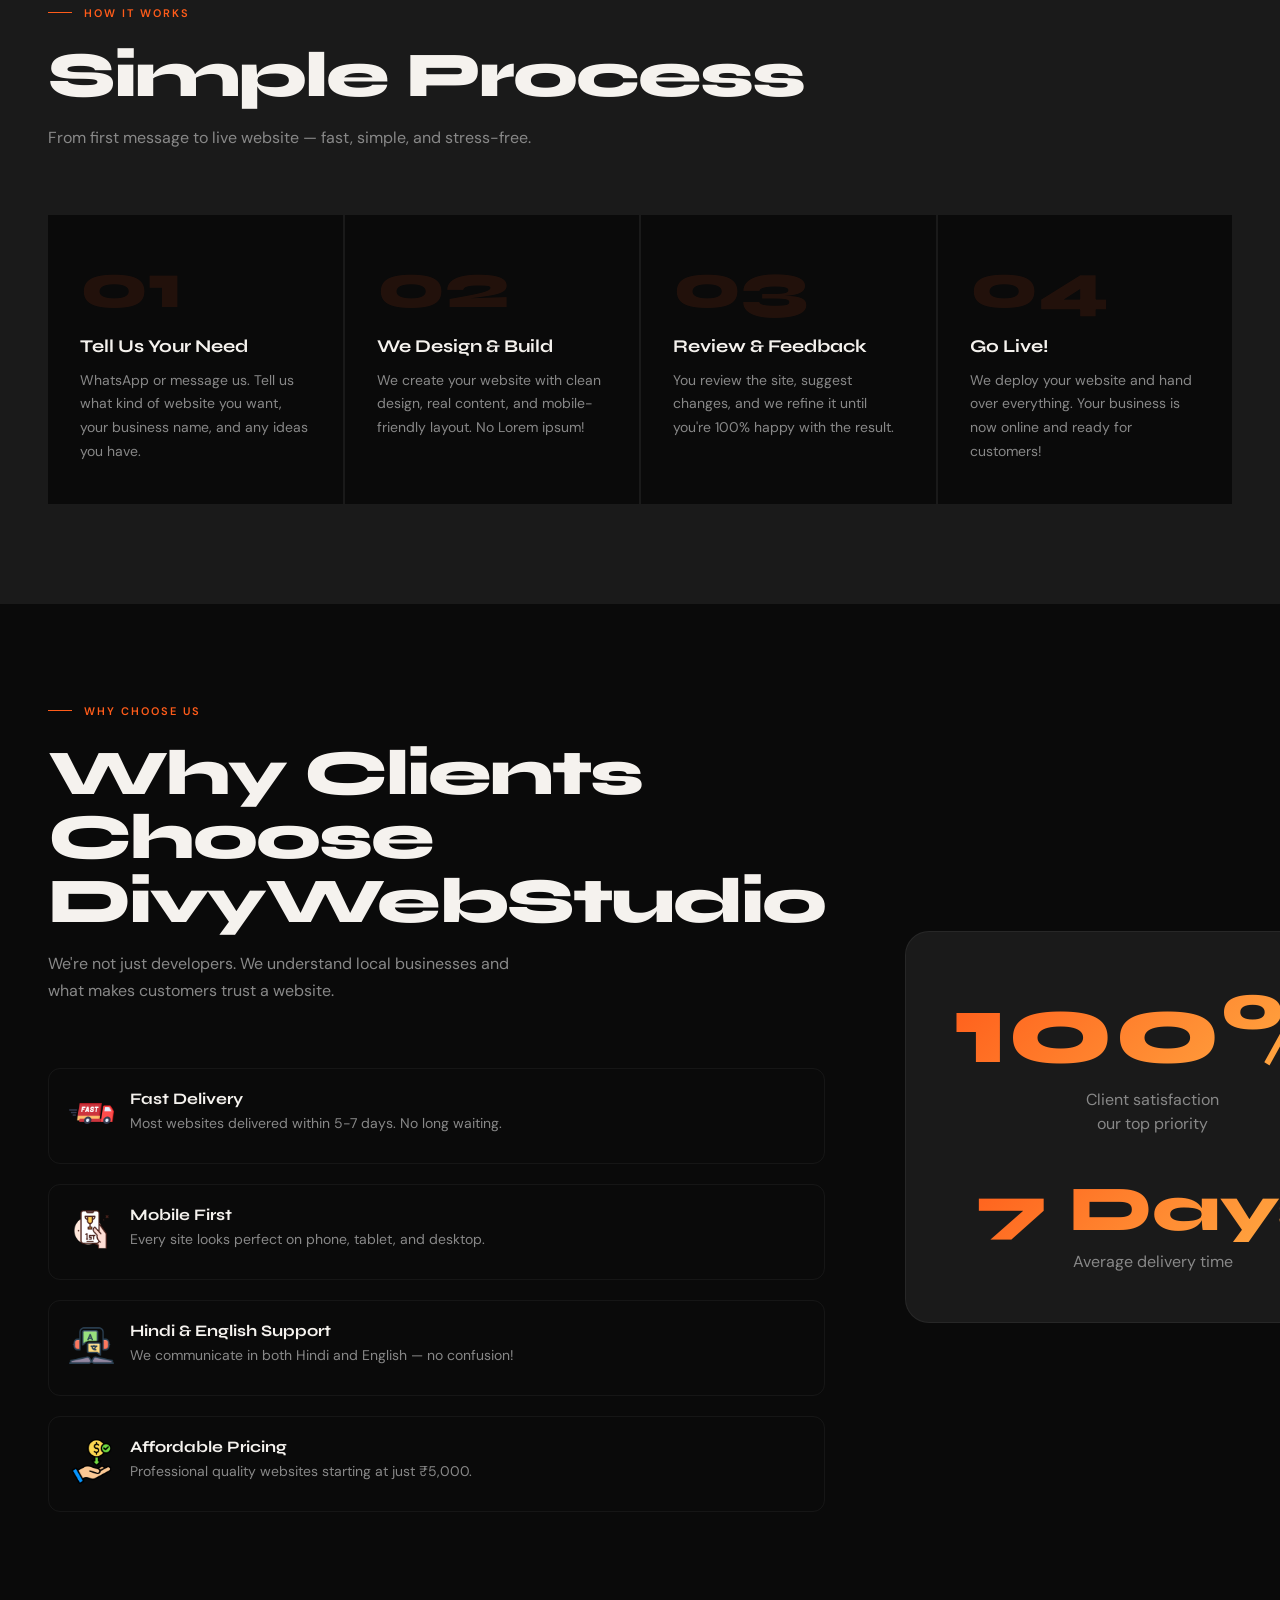
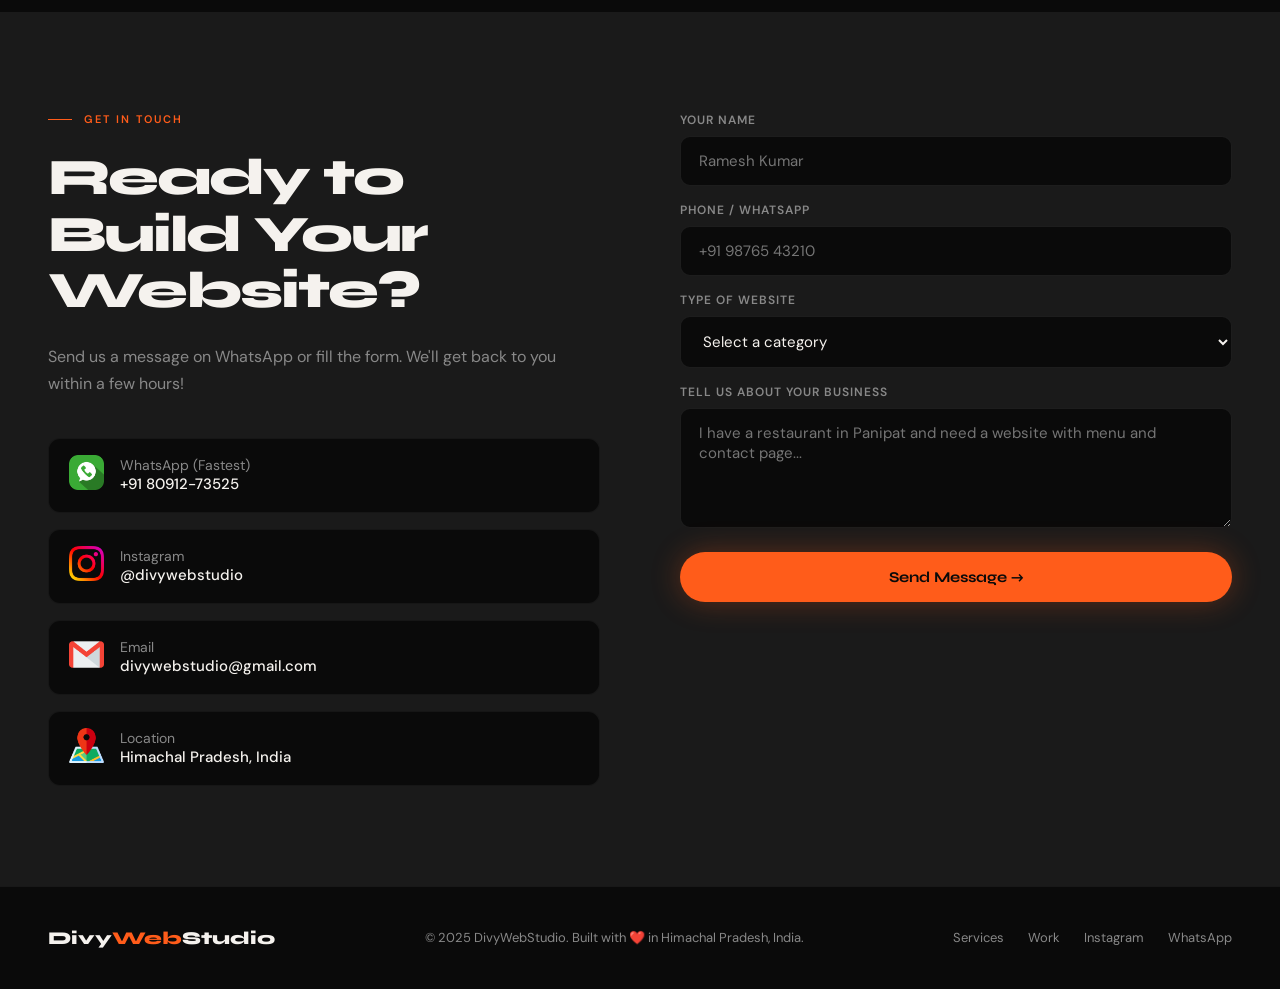
==== commit 4623802e: "fix margin" ====
--- a/index.html
+++ b/index.html
@@ -138,7 +138,7 @@
                     <span class="project-tag">Restaurant</span>
                     <h3>Divyansh Restaurant</h3>
                     <p>A complete restaurant site with full menu, about page, team section, and contact form.</p>
-                    <a href="https://divyansh-restaurant.netlify.app/" target="_blank" class="project-link">View Live Site</a>
+                    <a href="https://divyansh-restaurant-studio.netlify.app/" target="_blank" class="project-link">View Live Site</a>
                 </div>
             </div>
 
--- a/css/styles.css
+++ b/css/styles.css
@@ -22,34 +22,6 @@
     color: var(--white);
     font-family: 'DM Sans', sans-serif;
     overflow-x: hidden;
-    cursor: none;
-}
-
-.cursor {
-    width: 12px;
-    height: 12px;
-    background: var(--accent);
-    border-radius: 50%;
-    position: fixed;
-    top: 0;
-    left: 0;
-    pointer-events: none;
-    z-index: 9999;
-    transition: transform 0.1s ease;
-}
-
-.cursor-follower {
-    width: 36px;
-    height: 36px;
-    border: 1.5px solid var(--accent);
-    border-radius: 50%;
-    position: fixed;
-    top: 0;
-    left: 0;
-    pointer-events: none;
-    z-index: 9998;
-    transition: transform 0.15s ease, width 0.2s, height 0.2s, opacity 0.2s;
-    opacity: 0.5;
 }
 
 body::before {
@@ -507,18 +479,18 @@
 }
 
 .project-preview-salon {
-    background: url('img/ProjectImage/HairBeautyImg.jpg') center/cover no-repeat;
+    background: url('../img/ProjectImage/HairBeautyImg.jpg') center/cover no-repeat;
 }
 .project-preview-restaurant {
-    background: url('img/ProjectImage/RestaurantImg.jpg') center/cover no-repeat;
+    background: url('../img/ProjectImage/RestaurantImg.jpg') center/cover no-repeat;
 }
 
 .project-preview-gym {
-    background: url('img/ProjectImage/GymSalonImg.jpg') center/cover no-repeat;
+    background: url('../img/ProjectImage/GymSalonImg.jpg') center/cover no-repeat;
 }
 
 .project-preview-fashion {
-    background: url('img/ProjectImage/LadingPageImage.png') center/cover no-repeat;
+    background: url('../img/ProjectImage/LadingPageImage.png') center/cover no-repeat;
 }
 
 
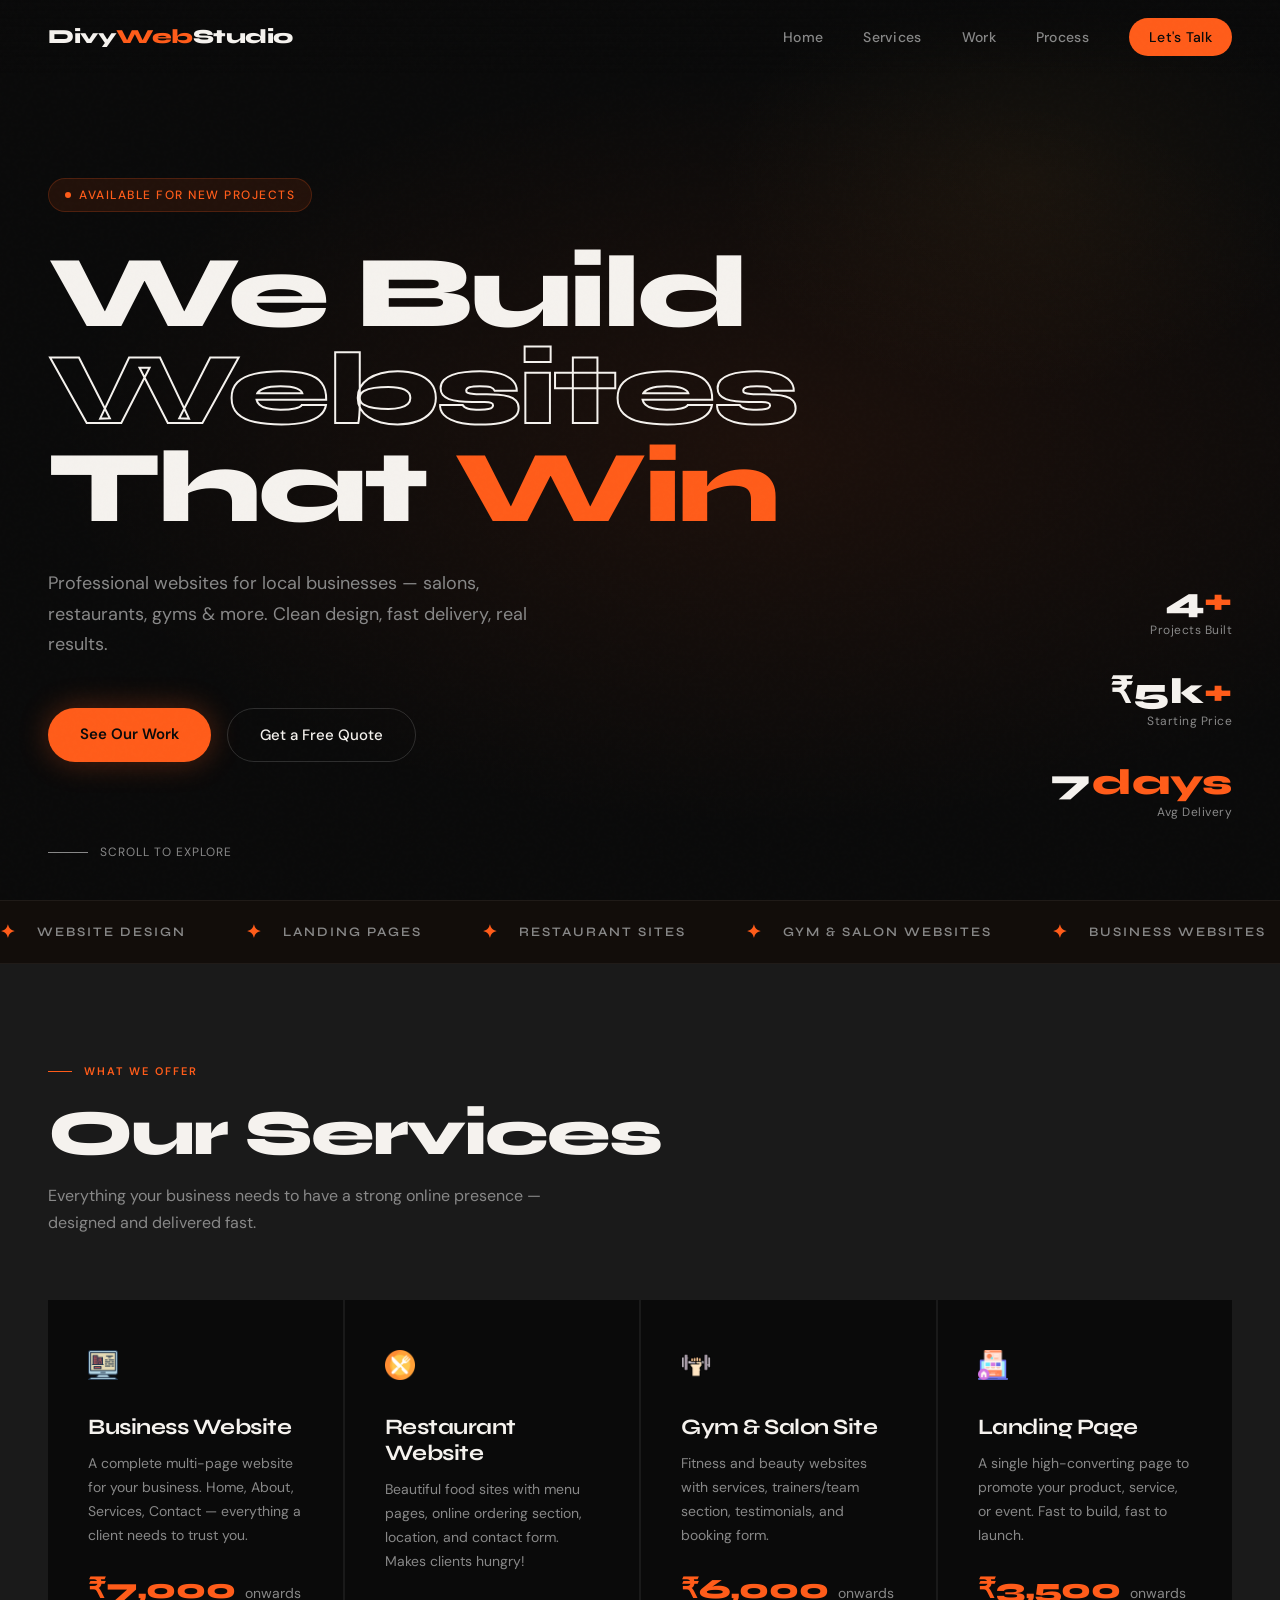
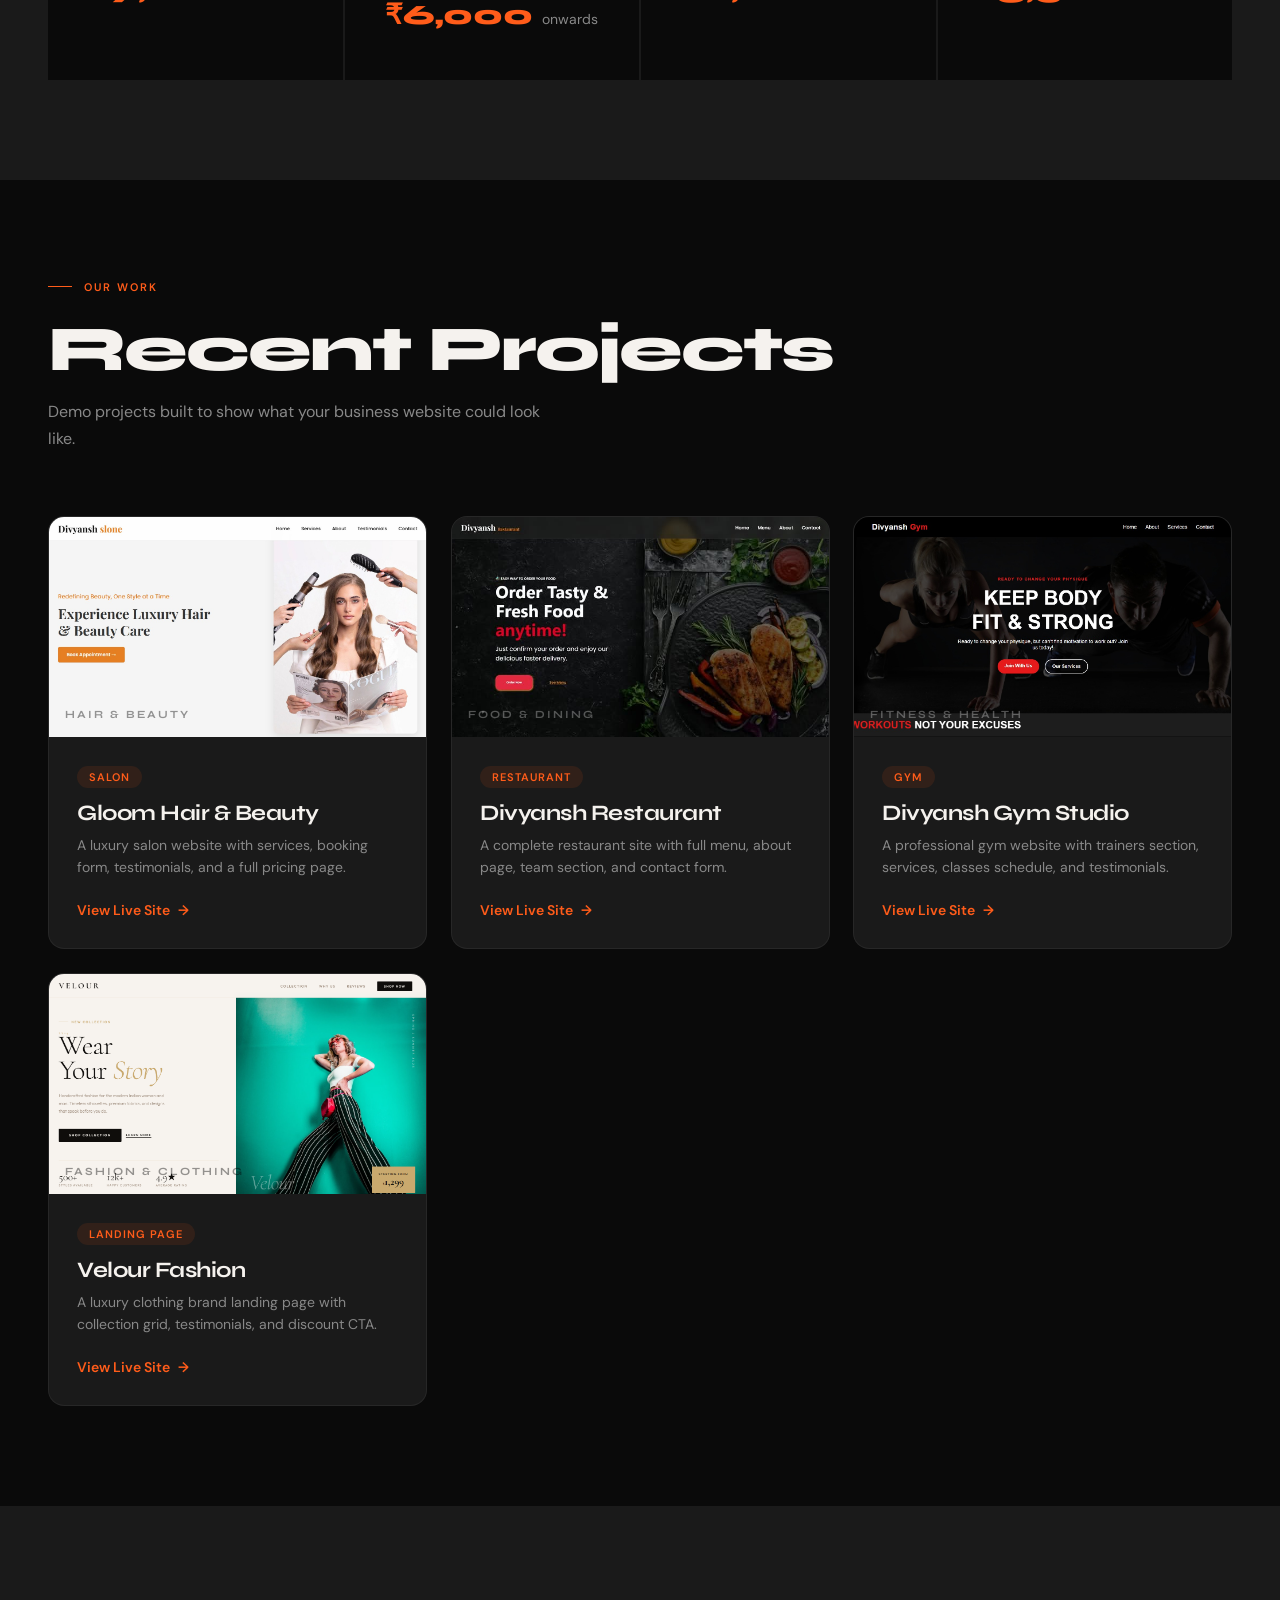
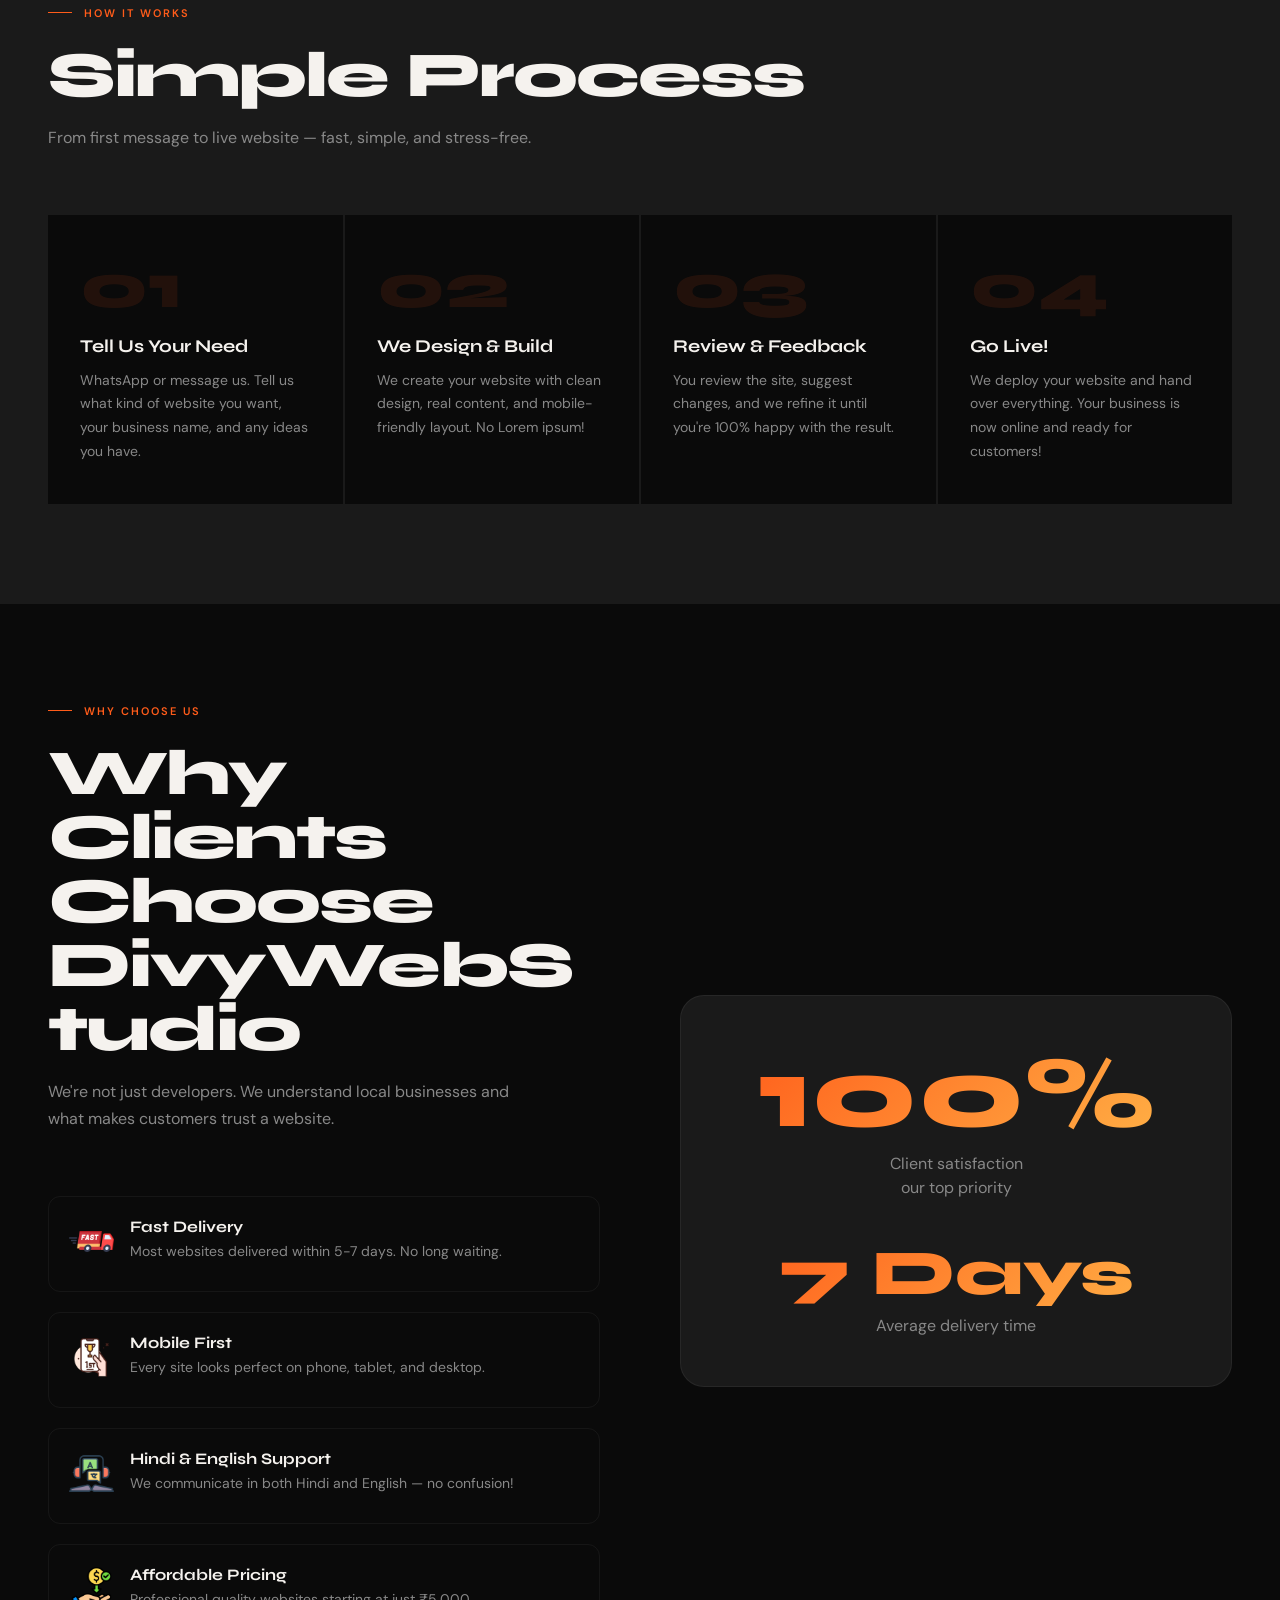
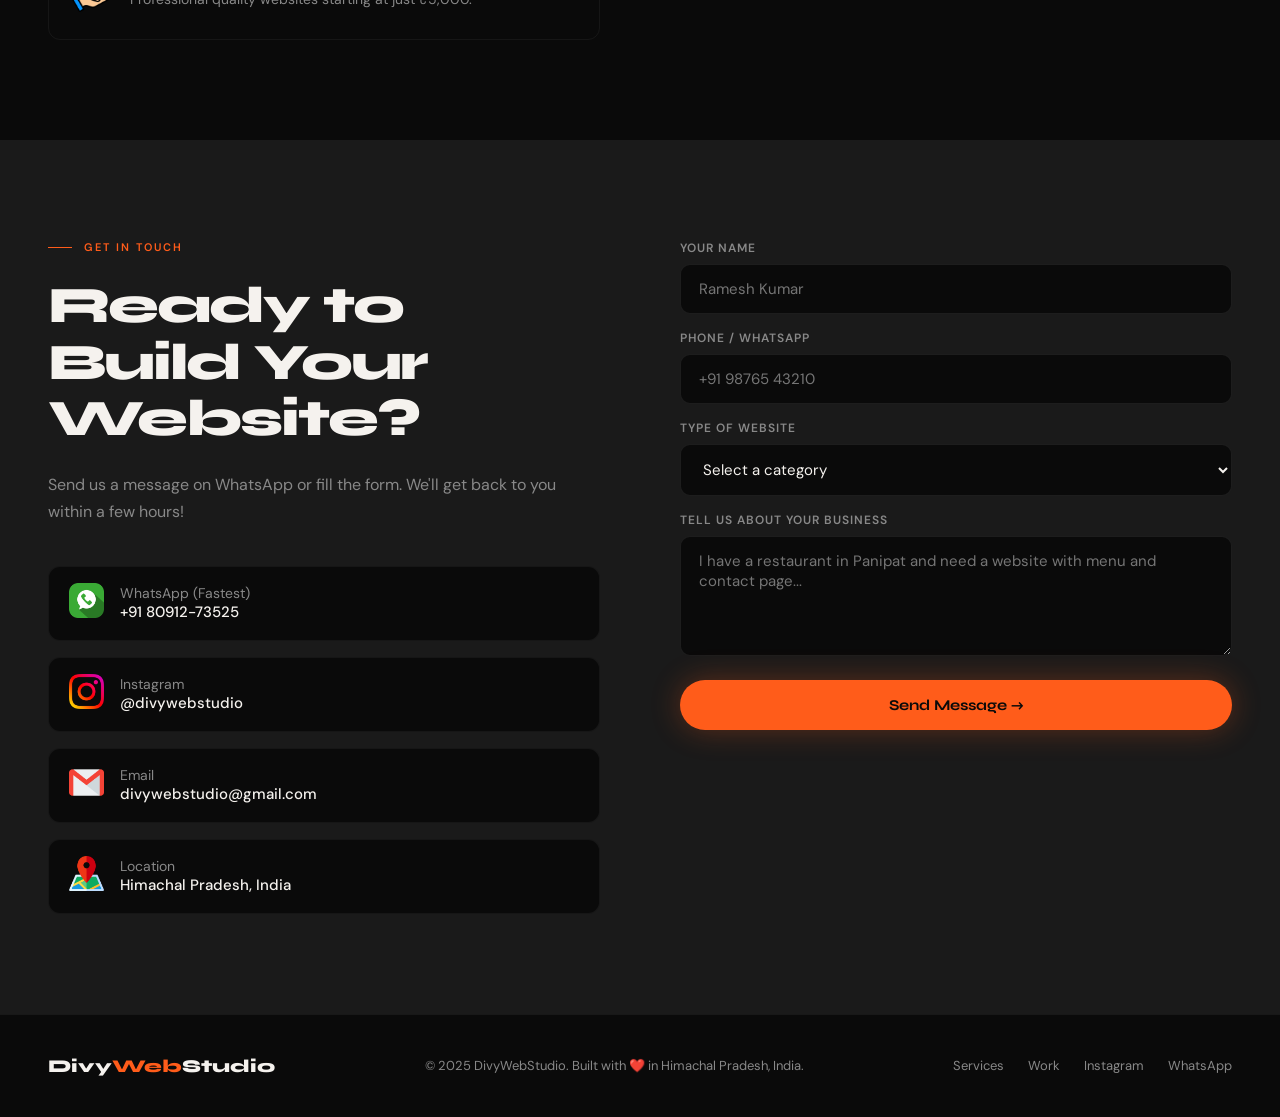
==== commit d3c0e552: "Fix responsive issues and smooth animations" ====
--- a/css/styles.css
+++ b/css/styles.css
@@ -15,6 +15,8 @@
 
 html {
     scroll-behavior: smooth;
+    overflow-x: hidden;
+    width: 100%;
 }
 
 body {
@@ -22,6 +24,17 @@
     color: var(--white);
     font-family: 'DM Sans', sans-serif;
     overflow-x: hidden;
+    width: 100%;
+}
+
+img, svg {
+    max-width: 100%;
+    height: auto;
+}
+
+h1, h2, h3, h4, h5, h6, p, a, span, li, label, div {
+    overflow-wrap: break-word;
+    word-wrap: break-word;
 }
 
 body::before {
@@ -69,7 +82,7 @@
     text-decoration: none;
     font-size: 14px;
     font-weight: 500;
-    transition: color 0.2s;
+    transition: color 0.25s cubic-bezier(0.4, 0, 0.2, 1);
     letter-spacing: 0.3px;
 }
 
@@ -83,7 +96,7 @@
     padding: 10px 20px;
     border-radius: 100px;
     font-weight: 500 !important;
-    transition: transform 0.2s, background 0.2s !important;
+    transition: transform 0.25s cubic-bezier(0.4, 0, 0.2, 1), background 0.25s cubic-bezier(0.4, 0, 0.2, 1) !important;
 }
 
 .nav-cta:hover {
@@ -189,7 +202,7 @@
     font-weight: 600;
     font-size: 15px;
     text-decoration: none;
-    transition: transform 0.2s, box-shadow 0.2s;
+    transition: transform 0.3s cubic-bezier(0.16, 1, 0.3, 1), box-shadow 0.3s cubic-bezier(0.16, 1, 0.3, 1);
     box-shadow: 0 0 30px rgba(255,92,26,0.3);
 }
 
@@ -206,12 +219,13 @@
     font-weight: 500;
     font-size: 15px;
     text-decoration: none;
-    transition: border-color 0.2s, background 0.2s;
+    transition: border-color 0.3s cubic-bezier(0.4, 0, 0.2, 1), background 0.3s cubic-bezier(0.4, 0, 0.2, 1), transform 0.3s cubic-bezier(0.16, 1, 0.3, 1);
 }
 
 .btn-secondary:hover {
     border-color: rgba(255,255,255,0.4);
     background: rgba(255,255,255,0.05);
+    transform: translateY(-2px);
 }
 
 .hero-stats {
@@ -379,12 +393,20 @@
     gap: 2px;
 }
 
+.services-grid > *,
+.portfolio-grid > *,
+.process-steps > *,
+.why-grid > *,
+.contact-wrapper > * {
+    min-width: 0;
+}
+
 .service-card {
     background: var(--black);
     padding: 48px 40px;
     position: relative;
     overflow: hidden;
-    transition: background 0.3s;
+    transition: background 0.35s cubic-bezier(0.4, 0, 0.2, 1);
 }
 
 .service-card:hover {
@@ -399,7 +421,7 @@
     width: 0;
     height: 2px;
     background: var(--accent);
-    transition: width 0.4s ease;
+    transition: width 0.45s cubic-bezier(0.16, 1, 0.3, 1);
 }
 
 .service-card:hover::after {
@@ -450,8 +472,9 @@
     border: 1px solid rgba(255,255,255,0.06);
     border-radius: 16px;
     overflow: hidden;
-    transition: transform 0.3s, border-color 0.3s;
+    transition: transform 0.35s cubic-bezier(0.16, 1, 0.3, 1), border-color 0.35s cubic-bezier(0.4, 0, 0.2, 1);
     background: var(--gray);
+    will-change: transform;
 }
 
 .project-card:hover {
@@ -482,7 +505,7 @@
     background: url('../img/ProjectImage/HairBeautyImg.jpg') center/cover no-repeat;
 }
 .project-preview-restaurant {
-    background: url('../img/ProjectImage/RestaurantImg.jpg') center/cover no-repeat;
+    background: url('../img/ProjectImage/restaurantImg.jpg') center/cover no-repeat;
 }
 
 .project-preview-gym {
@@ -550,15 +573,16 @@
     text-decoration: none;
     font-size: 14px;
     font-weight: 600;
-    transition: gap 0.2s;
-}
-
-.project-link:hover {
-    gap: 12px;
 }
 
 .project-link::after {
     content: '→';
+    display: inline-block;
+    transition: transform 0.25s cubic-bezier(0.4, 0, 0.2, 1);
+}
+
+.project-link:hover::after {
+    transform: translateX(4px);
 }
 
 .process {
@@ -621,7 +645,11 @@
     padding: 20px;
     border: 1px solid rgba(255,255,255,0.05);
     border-radius: 12px;
-    transition: border-color 0.2s, background 0.2s;
+    transition: border-color 0.3s cubic-bezier(0.4, 0, 0.2, 1), background 0.3s cubic-bezier(0.4, 0, 0.2, 1), transform 0.3s cubic-bezier(0.4, 0, 0.2, 1);
+}
+
+.why-item:hover {
+    transform: translateX(4px);
 }
 
 .why-item:hover {
@@ -716,8 +744,17 @@
     border-radius: 12px;
     text-decoration: none;
     color: var(--white);
-    transition: transform 0.2s;
+    transition: transform 0.3s cubic-bezier(0.16, 1, 0.3, 1), border-color 0.3s cubic-bezier(0.4, 0, 0.2, 1);
     border: 1px solid rgba(255,255,255,0.05);
+    min-width: 0;
+}
+
+.contact-link-item > div {
+    min-width: 0;
+}
+
+.contact-link-val {
+    overflow-wrap: break-word;
 }
 
 .contact-link-item:hover {
@@ -768,8 +805,16 @@
     border-radius: 10px;
     font-family: 'DM Sans', sans-serif;
     font-size: 15px;
-    transition: border-color 0.2s;
+    transition: border-color 0.25s cubic-bezier(0.4, 0, 0.2, 1), box-shadow 0.25s cubic-bezier(0.4, 0, 0.2, 1);
     outline: none;
+    width: 100%;
+    max-width: 100%;
+}
+
+.form-group input:focus,
+.form-group textarea:focus,
+.form-group select:focus {
+    box-shadow: 0 0 0 3px rgba(255,92,26,0.15);
 }
 
 .form-group input:focus,
@@ -797,7 +842,7 @@
     font-size: 15px;
     font-weight: 700;
     cursor: pointer;
-    transition: transform 0.2s, box-shadow 0.2s;
+    transition: transform 0.3s cubic-bezier(0.16, 1, 0.3, 1), box-shadow 0.3s cubic-bezier(0.16, 1, 0.3, 1), background 0.3s ease;
     box-shadow: 0 0 30px rgba(255,92,26,0.3);
     width: 100%;
     margin-top: 8px;
@@ -842,7 +887,7 @@
     color: var(--muted);
     text-decoration: none;
     font-size: 13px;
-    transition: color 0.2s;
+    transition: color 0.25s cubic-bezier(0.4, 0, 0.2, 1);
 }
 
 .footer-links a:hover {
@@ -860,7 +905,30 @@
     width: 24px;
     height: 2px;
     background: var(--white);
-    transition: 0.3s;
+    transition: transform 0.3s cubic-bezier(0.4, 0, 0.2, 1), opacity 0.3s cubic-bezier(0.4, 0, 0.2, 1);
+}
+
+.hamburger.active span:nth-child(1) {
+    transform: translateY(7px) rotate(45deg);
+}
+
+.hamburger.active span:nth-child(2) {
+    opacity: 0;
+}
+
+.hamburger.active span:nth-child(3) {
+    transform: translateY(-7px) rotate(-45deg);
+}
+
+@keyframes navMenuIn {
+    from {
+        opacity: 0;
+        transform: translateY(-8px);
+    }
+    to {
+        opacity: 1;
+        transform: translateY(0);
+    }
 }
 
 @media (max-width: 900px) {
@@ -872,6 +940,22 @@
     }
     .hamburger {
         display: flex;
+    }
+    .nav-links.mobile-open {
+        display: flex;
+        flex-direction: column;
+        position: fixed;
+        top: 70px;
+        left: 0;
+        right: 0;
+        background: #0a0a0a;
+        padding: 32px 24px;
+        gap: 24px;
+        z-index: 99;
+        border-bottom: 1px solid rgba(255,255,255,0.06);
+        opacity: 0;
+        transform: translateY(-8px);
+        animation: navMenuIn 0.3s cubic-bezier(0.16, 1, 0.3, 1) forwards;
     }
     .hero {
         padding: 100px 24px 80px;
@@ -916,4 +1000,14 @@
     .process-steps {
         grid-template-columns: 1fr;
     }
+}
+
+/* Respect the visitor's OS-level reduced-motion preference */
+@media (prefers-reduced-motion: reduce) {
+    *, *::before, *::after {
+        animation-duration: 0.01ms !important;
+        animation-iteration-count: 1 !important;
+        transition-duration: 0.01ms !important;
+        scroll-behavior: auto !important;
+    }
 }
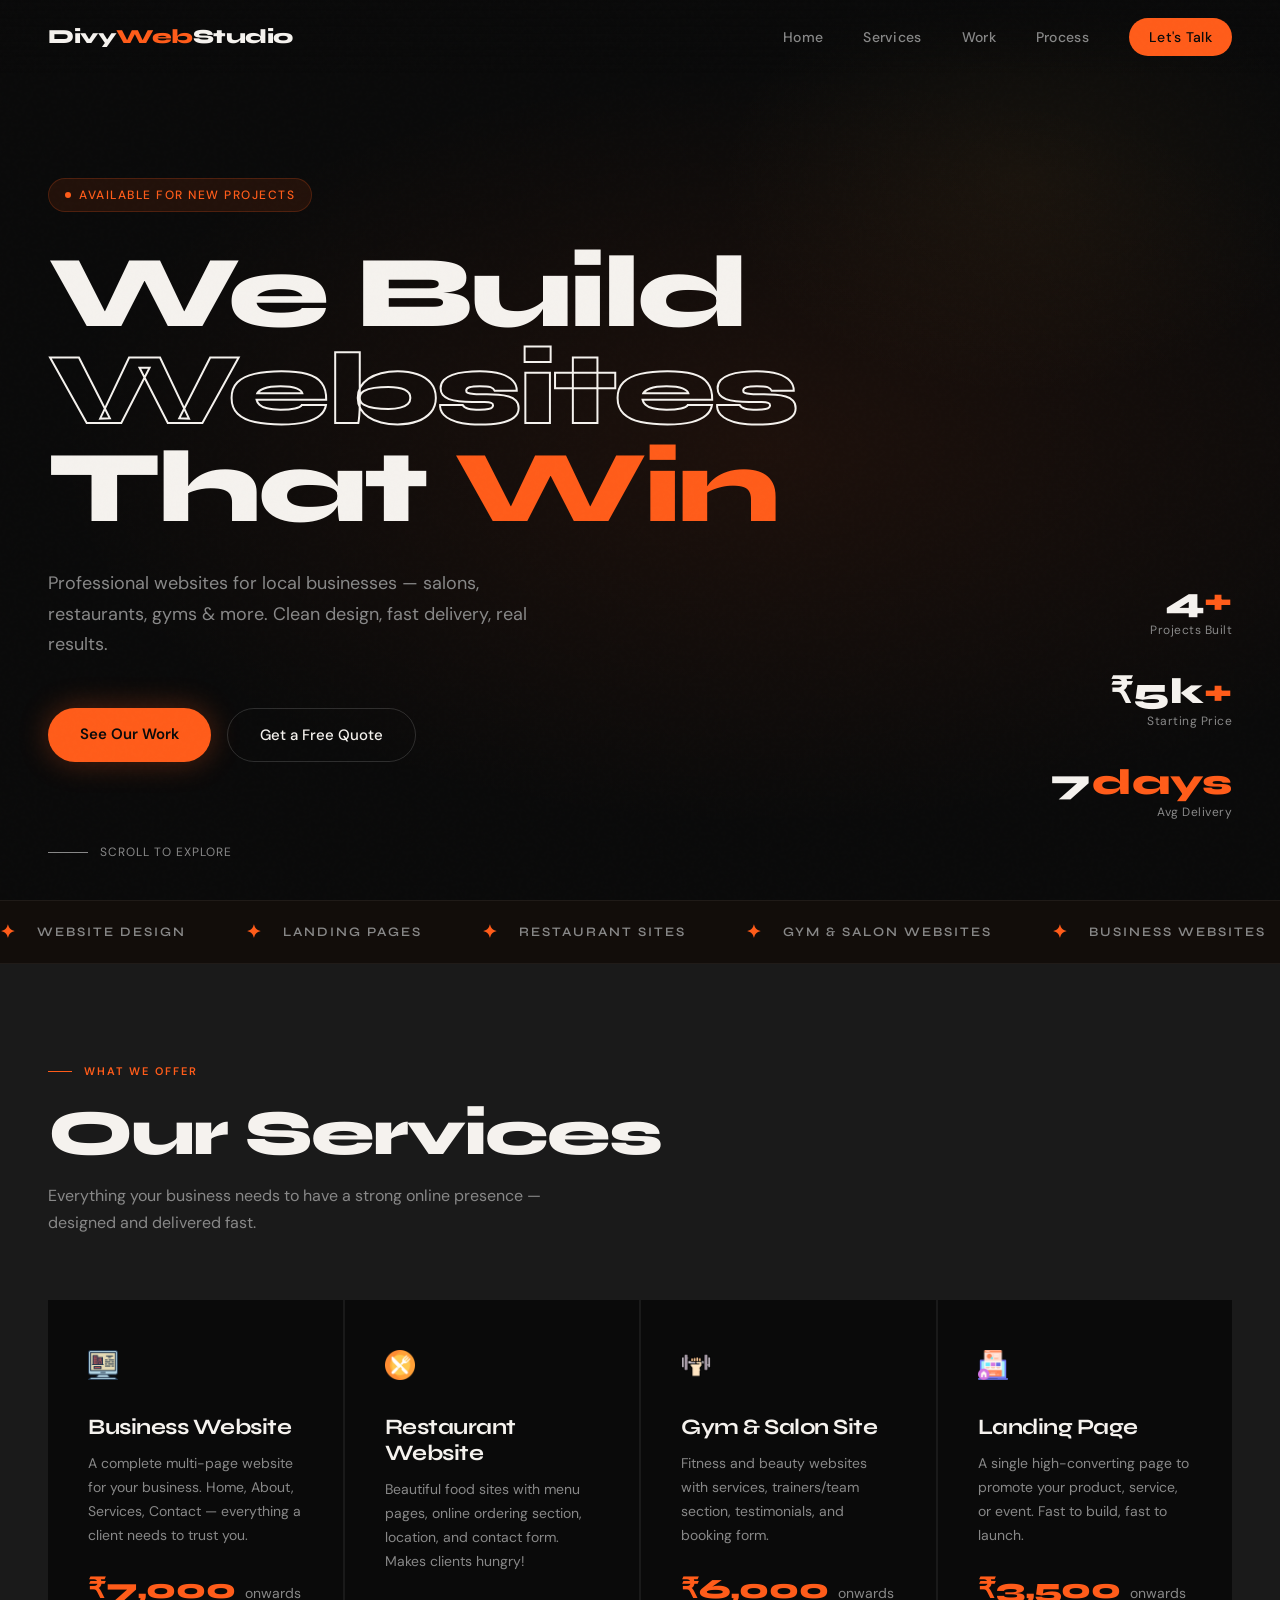
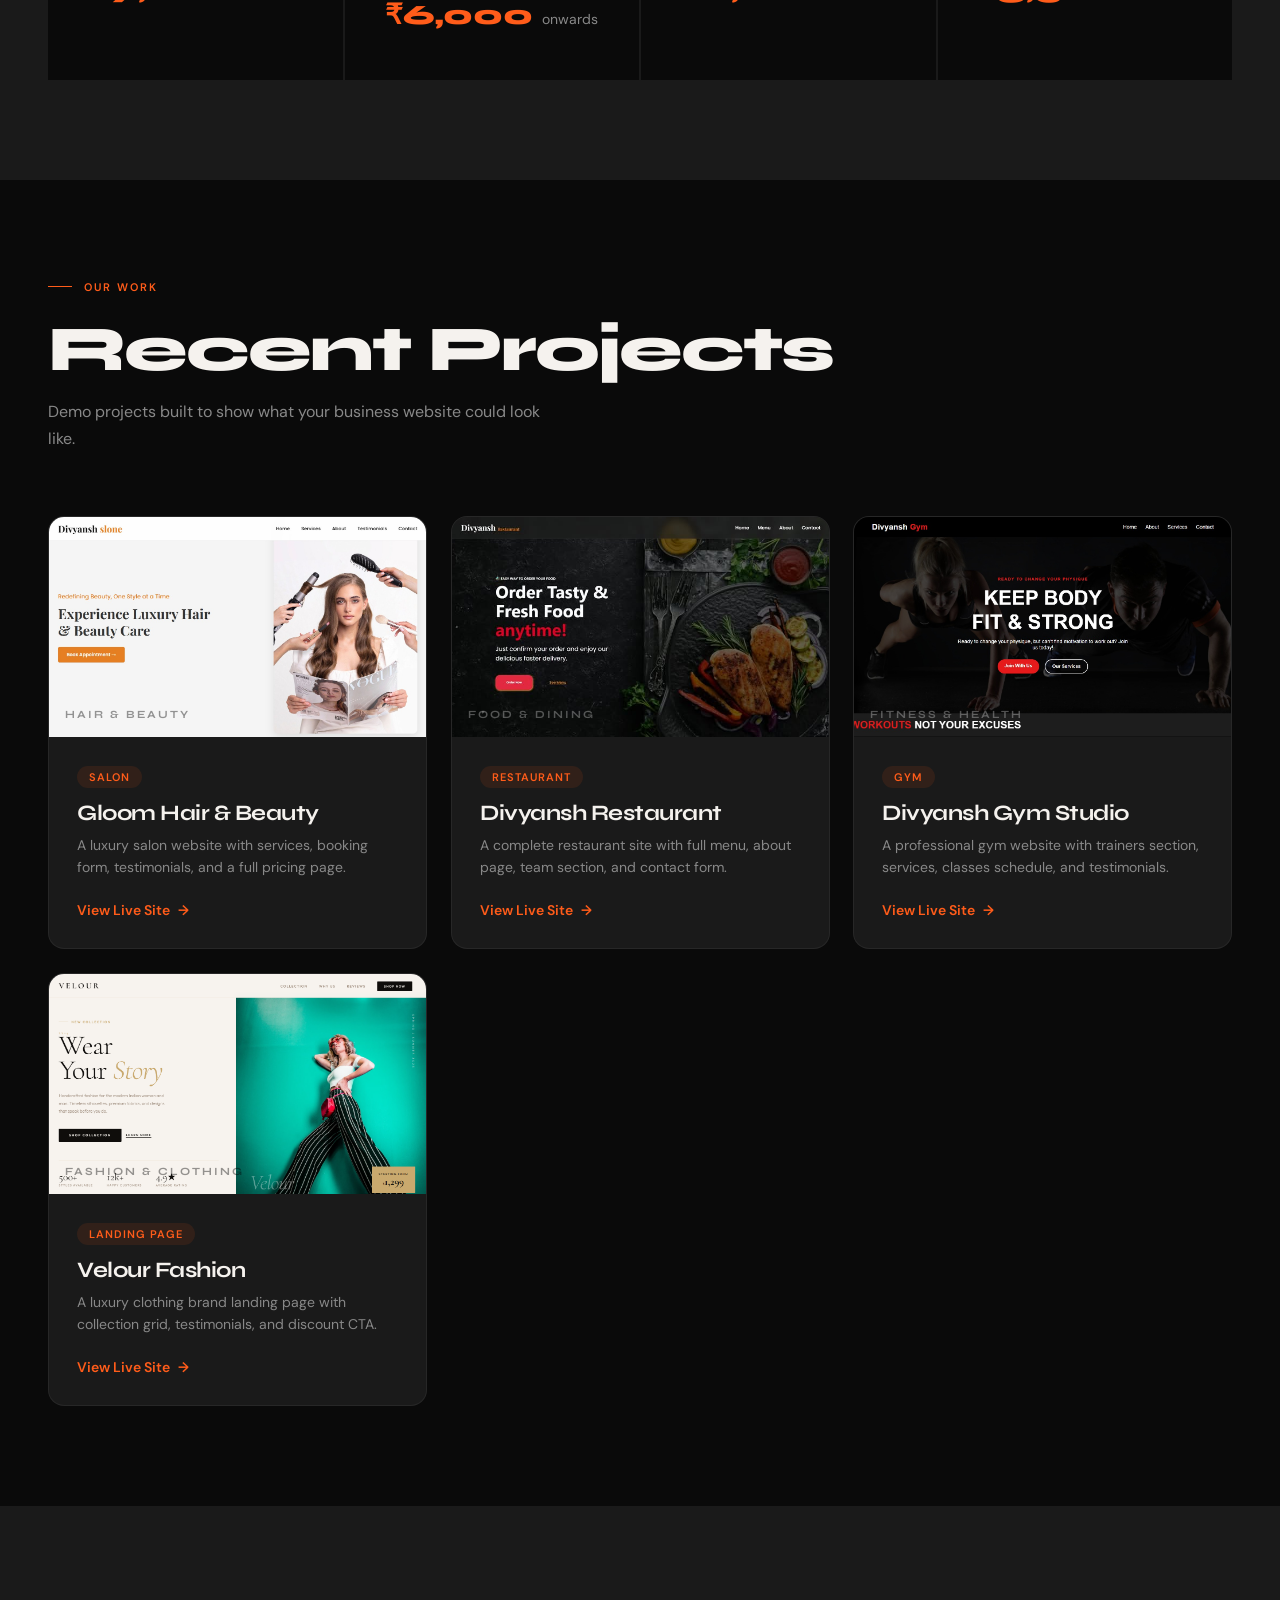
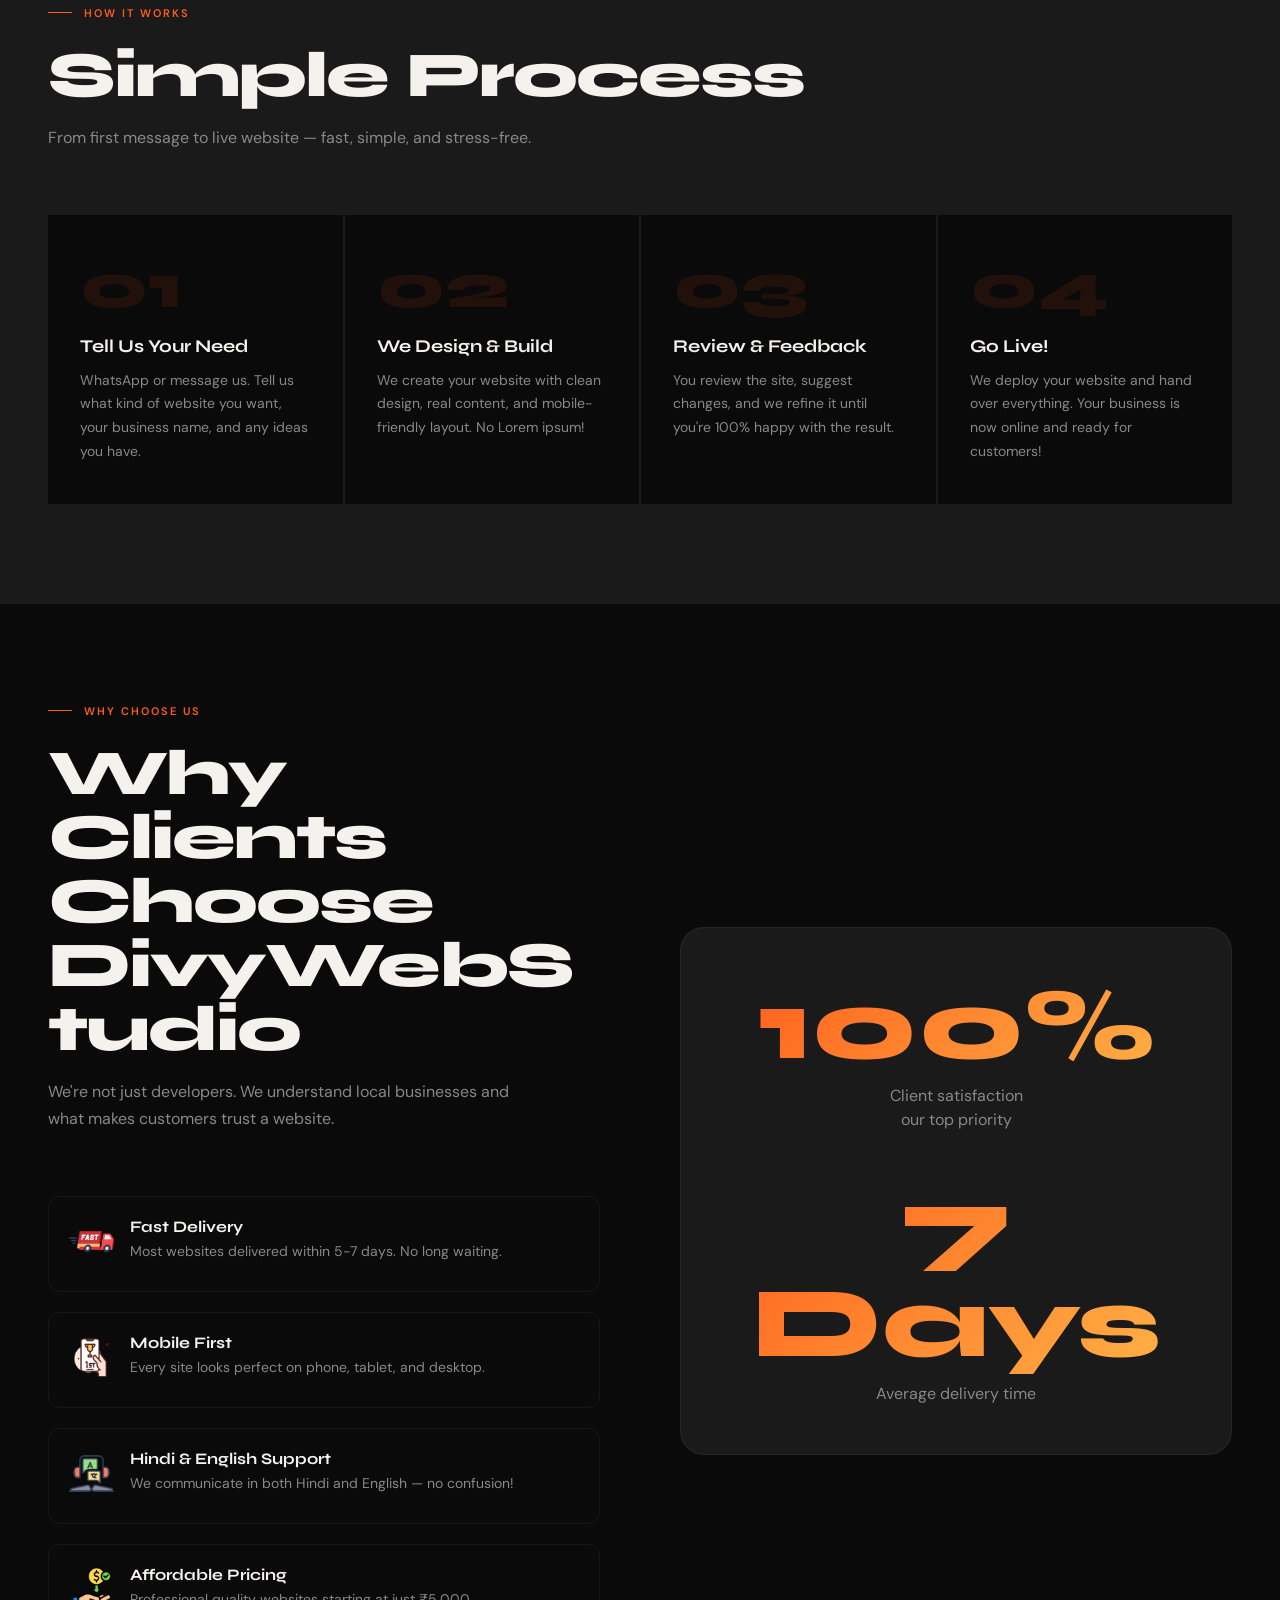
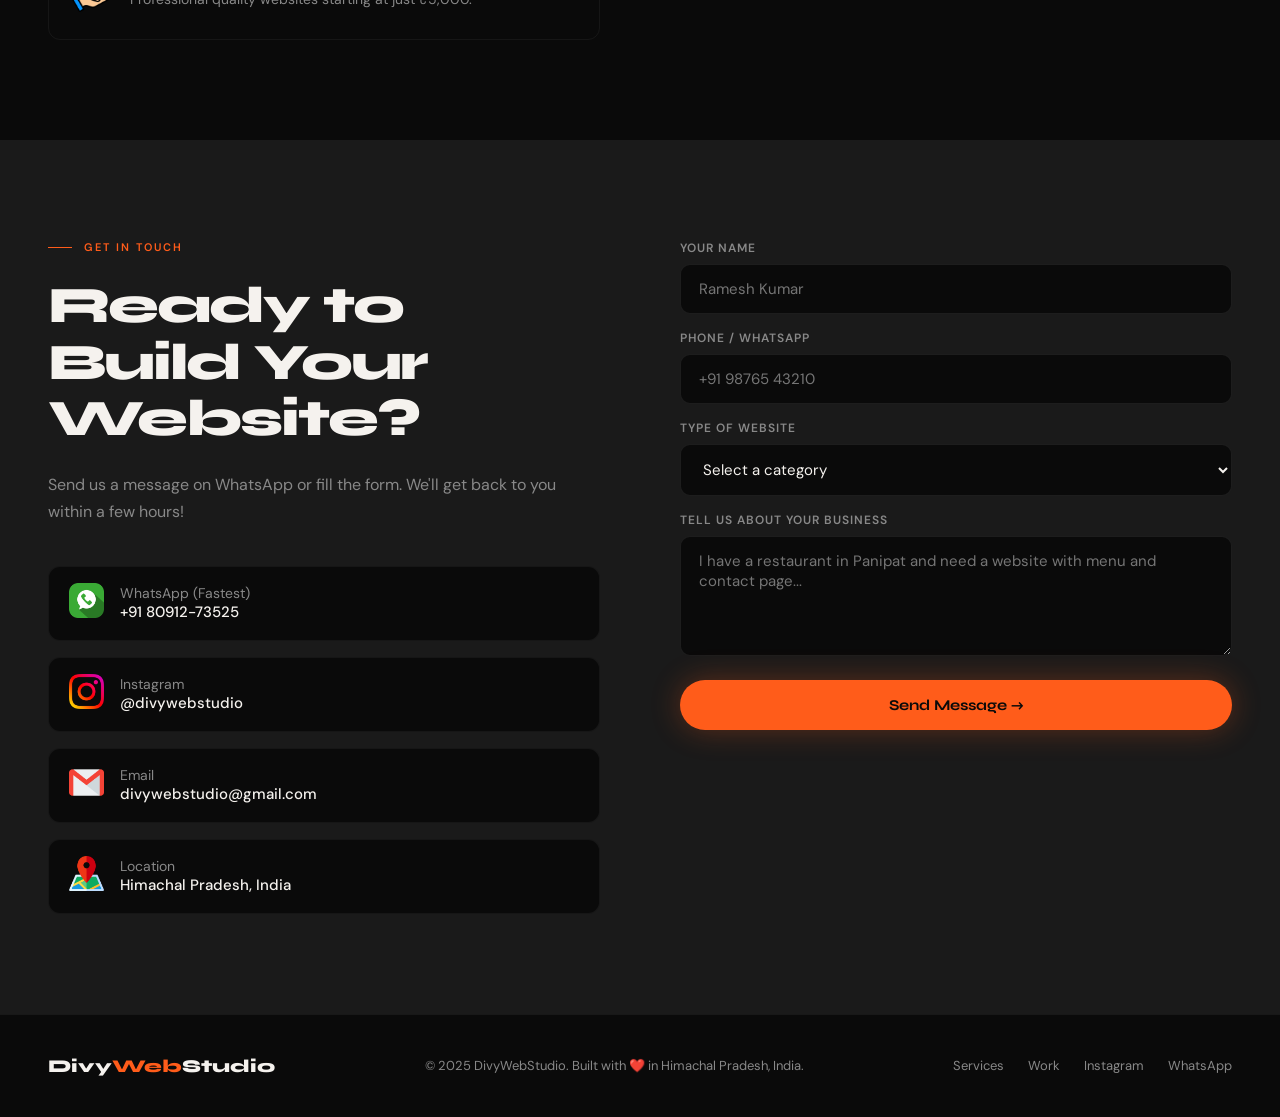
==== commit cd004805: "i a fix nevbar and moblie erroe that scorrl right and now that done soo i am take last full test soo" ====
--- a/index.html
+++ b/index.html
@@ -21,9 +21,23 @@
             <li><a href="process.html">Process</a></li>
             <li><a href="#contact" class="nav-cta">Let's Talk</a></li>
         </ul>
-        <div class="hamburger" onclick="toggleMenu()">
+        <button type="button" class="hamburger" aria-label="Open navigation menu" aria-expanded="false" aria-controls="mobileNavigationDrawer">
             <span></span><span></span><span></span>
-        </div>
+        </button>
+    </nav>
+    <div class="mobile-menu-backdrop" aria-hidden="true"></div>
+    <nav class="mobile-navigation-drawer" id="mobileNavigationDrawer" aria-label="Mobile navigation" aria-hidden="true">
+        <div class="mobile-nav-header">
+            <div class="nav-logo">Divy<span>Web</span>Studio</div>
+            <button type="button" class="mobile-nav-close" aria-label="Close navigation menu"></button>
+        </div>
+        <ul class="mobile-nav-list">
+            <li style="--i: 0;"><a href="index.html">Home</a></li>
+            <li style="--i: 1;"><a href="services.html">Services</a></li>
+            <li style="--i: 2;"><a href="portfolio.html">Work</a></li>
+            <li style="--i: 3;"><a href="process.html">Process</a></li>
+        </ul>
+        <a href="#contact" class="mobile-nav-cta">Let's Talk</a>
     </nav>
 
     <section class="hero" id="home">
@@ -238,7 +252,7 @@
                 <div class="big-num">100%</div>
                 <div class="big-num-label">Client satisfaction<br>our top priority</div>
                 <br><br>
-                <div class="big-num" style="font-size: 64px;">7 Days</div>
+                <div class="big-num">7 Days</div>
                 <div class="big-num-label">Average delivery time</div>
             </div>
         </div>
--- a/css/styles.css
+++ b/css/styles.css
@@ -594,12 +594,16 @@
     grid-template-columns: repeat(auto-fit, minmax(220px, 1fr));
     gap: 2px;
     margin-top: 64px;
+    width: 100%;
+    max-width: 100%;
 }
 
 .step {
     padding: 40px 32px;
     background: var(--black);
     position: relative;
+    width: 100%;
+    max-width: 100%;
 }
 
 .step-num {
@@ -897,15 +901,27 @@
 .hamburger {
     display: none;
     flex-direction: column;
+    justify-content: center;
+    align-items: center;
     gap: 5px;
+    width: 42px;
+    height: 42px;
+    border: 1px solid rgba(255,255,255,0.08);
+    border-radius: 10px;
+    background: rgba(255,255,255,0.02);
     cursor: pointer;
+    padding: 0;
+    appearance: none;
+    -webkit-appearance: none;
 }
 
 .hamburger span {
-    width: 24px;
+    width: 22px;
     height: 2px;
     background: var(--white);
-    transition: transform 0.3s cubic-bezier(0.4, 0, 0.2, 1), opacity 0.3s cubic-bezier(0.4, 0, 0.2, 1);
+    border-radius: 10px;
+    display: block;
+    transition: transform 0.35s cubic-bezier(0.22, 1, 0.36, 1), opacity 0.25s ease;
 }
 
 .hamburger.active span:nth-child(1) {
@@ -918,6 +934,153 @@
 
 .hamburger.active span:nth-child(3) {
     transform: translateY(-7px) rotate(-45deg);
+}
+
+.mobile-menu-backdrop {
+    position: fixed;
+    inset: 0;
+    background: rgba(0, 0, 0, 0.55);
+    backdrop-filter: blur(6px);
+    -webkit-backdrop-filter: blur(6px);
+    opacity: 0;
+    visibility: hidden;
+    pointer-events: none;
+    transition: opacity 0.35s cubic-bezier(0.22, 1, 0.36, 1), visibility 0.35s cubic-bezier(0.22, 1, 0.36, 1);
+    z-index: 9998;
+}
+
+.mobile-menu-backdrop.is-open {
+    opacity: 1;
+    visibility: visible;
+    pointer-events: auto;
+}
+
+.mobile-navigation-drawer {
+    position: fixed;
+    top: 0;
+    left: auto;
+    right: 0;
+    width: min(82vw, 320px);
+    height: 100dvh;
+    background: rgba(10, 10, 10, 0.98);
+    border-left: 1px solid rgba(255,255,255,0.08);
+    box-shadow: -18px 0 40px rgba(0,0,0,0.45);
+    display: flex;
+    flex-direction: column;
+    padding: 20px 20px 28px;
+    transform: translateX(100%);
+    transition: transform 0.4s cubic-bezier(0.22, 1, 0.36, 1);
+    z-index: 9999;
+    opacity: 1;
+    visibility: hidden;
+    pointer-events: none;
+    filter: none !important;
+    backdrop-filter: none !important;
+    -webkit-backdrop-filter: none !important;
+}
+
+.mobile-navigation-drawer.is-open {
+    transform: translateX(0);
+    visibility: visible;
+    pointer-events: auto;
+}
+
+.mobile-navigation-drawer,
+.mobile-navigation-drawer * {
+    filter: none !important;
+    backdrop-filter: none !important;
+    -webkit-backdrop-filter: none !important;
+    will-change: auto;
+    mix-blend-mode: normal;
+}
+
+.mobile-nav-header {
+    display: flex;
+    align-items: center;
+    justify-content: space-between;
+    margin-bottom: 20px;
+}
+
+.mobile-nav-close {
+    display: flex;
+    align-items: center;
+    justify-content: center;
+    width: 38px;
+    height: 38px;
+    border-radius: 10px;
+    border: 1px solid rgba(255,255,255,0.08);
+    background: rgba(255,255,255,0.02);
+    cursor: pointer;
+    position: relative;
+}
+
+.mobile-nav-close::before,
+.mobile-nav-close::after {
+    content: '';
+    position: absolute;
+    width: 16px;
+    height: 2px;
+    background: var(--white);
+    border-radius: 10px;
+}
+
+.mobile-nav-close::before {
+    transform: rotate(45deg);
+}
+
+.mobile-nav-close::after {
+    transform: rotate(-45deg);
+}
+
+.mobile-nav-list {
+    list-style: none;
+    display: flex;
+    flex-direction: column;
+    gap: 8px;
+    margin-top: 12px;
+}
+
+.mobile-nav-list li {
+    width: 100%;
+    opacity: 0;
+    transform: translateX(18px);
+    transition: opacity 0.3s ease, transform 0.35s cubic-bezier(0.22, 1, 0.36, 1);
+}
+
+.mobile-navigation-drawer.is-open .mobile-nav-list li {
+    opacity: 1;
+    transform: translateX(0);
+    transition-delay: calc(var(--i, 0) * 0.06s);
+}
+
+.mobile-nav-list a {
+    display: flex;
+    align-items: center;
+    width: 100%;
+    padding: 12px 0;
+    color: var(--white);
+    text-decoration: none;
+    font-size: 17px;
+    font-weight: 500;
+    border-bottom: 1px solid rgba(255,255,255,0.05);
+}
+
+.mobile-nav-cta {
+    display: inline-flex;
+    align-items: center;
+    justify-content: center;
+    width: 100%;
+    margin-top: auto;
+    padding: 14px 18px;
+    border-radius: 999px;
+    text-decoration: none;
+    background: var(--accent);
+    color: var(--black);
+    font-weight: 700;
+}
+
+body.menu-open {
+    overflow: hidden;
 }
 
 @keyframes navMenuIn {
@@ -940,22 +1103,8 @@
     }
     .hamburger {
         display: flex;
-    }
-    .nav-links.mobile-open {
-        display: flex;
-        flex-direction: column;
-        position: fixed;
-        top: 70px;
-        left: 0;
-        right: 0;
-        background: #0a0a0a;
-        padding: 32px 24px;
-        gap: 24px;
-        z-index: 99;
-        border-bottom: 1px solid rgba(255,255,255,0.06);
-        opacity: 0;
-        transform: translateY(-8px);
-        animation: navMenuIn 0.3s cubic-bezier(0.16, 1, 0.3, 1) forwards;
+        position: relative;
+        z-index: 130;
     }
     .hero {
         padding: 100px 24px 80px;
@@ -987,6 +1136,18 @@
 @media (max-width: 600px) {
     .hero h1 {
         letter-spacing: -2px;
+        font-size: clamp(40px, 13vw, 56px);
+        line-height: 0.95;
+        overflow-wrap: normal;
+        word-break: normal;
+        hyphens: none;
+    }
+    .hero h1 .outline,
+    .hero h1 .accent {
+        white-space: nowrap;
+        display: inline-block;
+        overflow-wrap: normal;
+        word-break: normal;
     }
     .section-title {
         letter-spacing: -1px;
@@ -999,6 +1160,39 @@
     }
     .process-steps {
         grid-template-columns: 1fr;
+        width: 100%;
+        max-width: 100%;
+        min-width: 0;
+    }
+    .step {
+        width: 100%;
+        max-width: 100%;
+        min-width: 0;
+    }
+    .why-visual {
+        padding: 24px 16px 18px;
+        width: 100%;
+        max-width: 100%;
+        border-radius: 18px;
+        display: flex;
+        flex-direction: column;
+        align-items: center;
+        justify-content: center;
+        gap: 10px;
+    }
+    .big-num {
+        font-size: clamp(46px, 17vw, 72px);
+        line-height: 0.9;
+        letter-spacing: -1px;
+        white-space: nowrap;
+    }
+    .big-num-label {
+        font-size: 13px;
+        line-height: 1.5;
+        margin-top: 0;
+        max-width: 18ch;
+        margin-left: auto;
+        margin-right: auto;
     }
 }
 
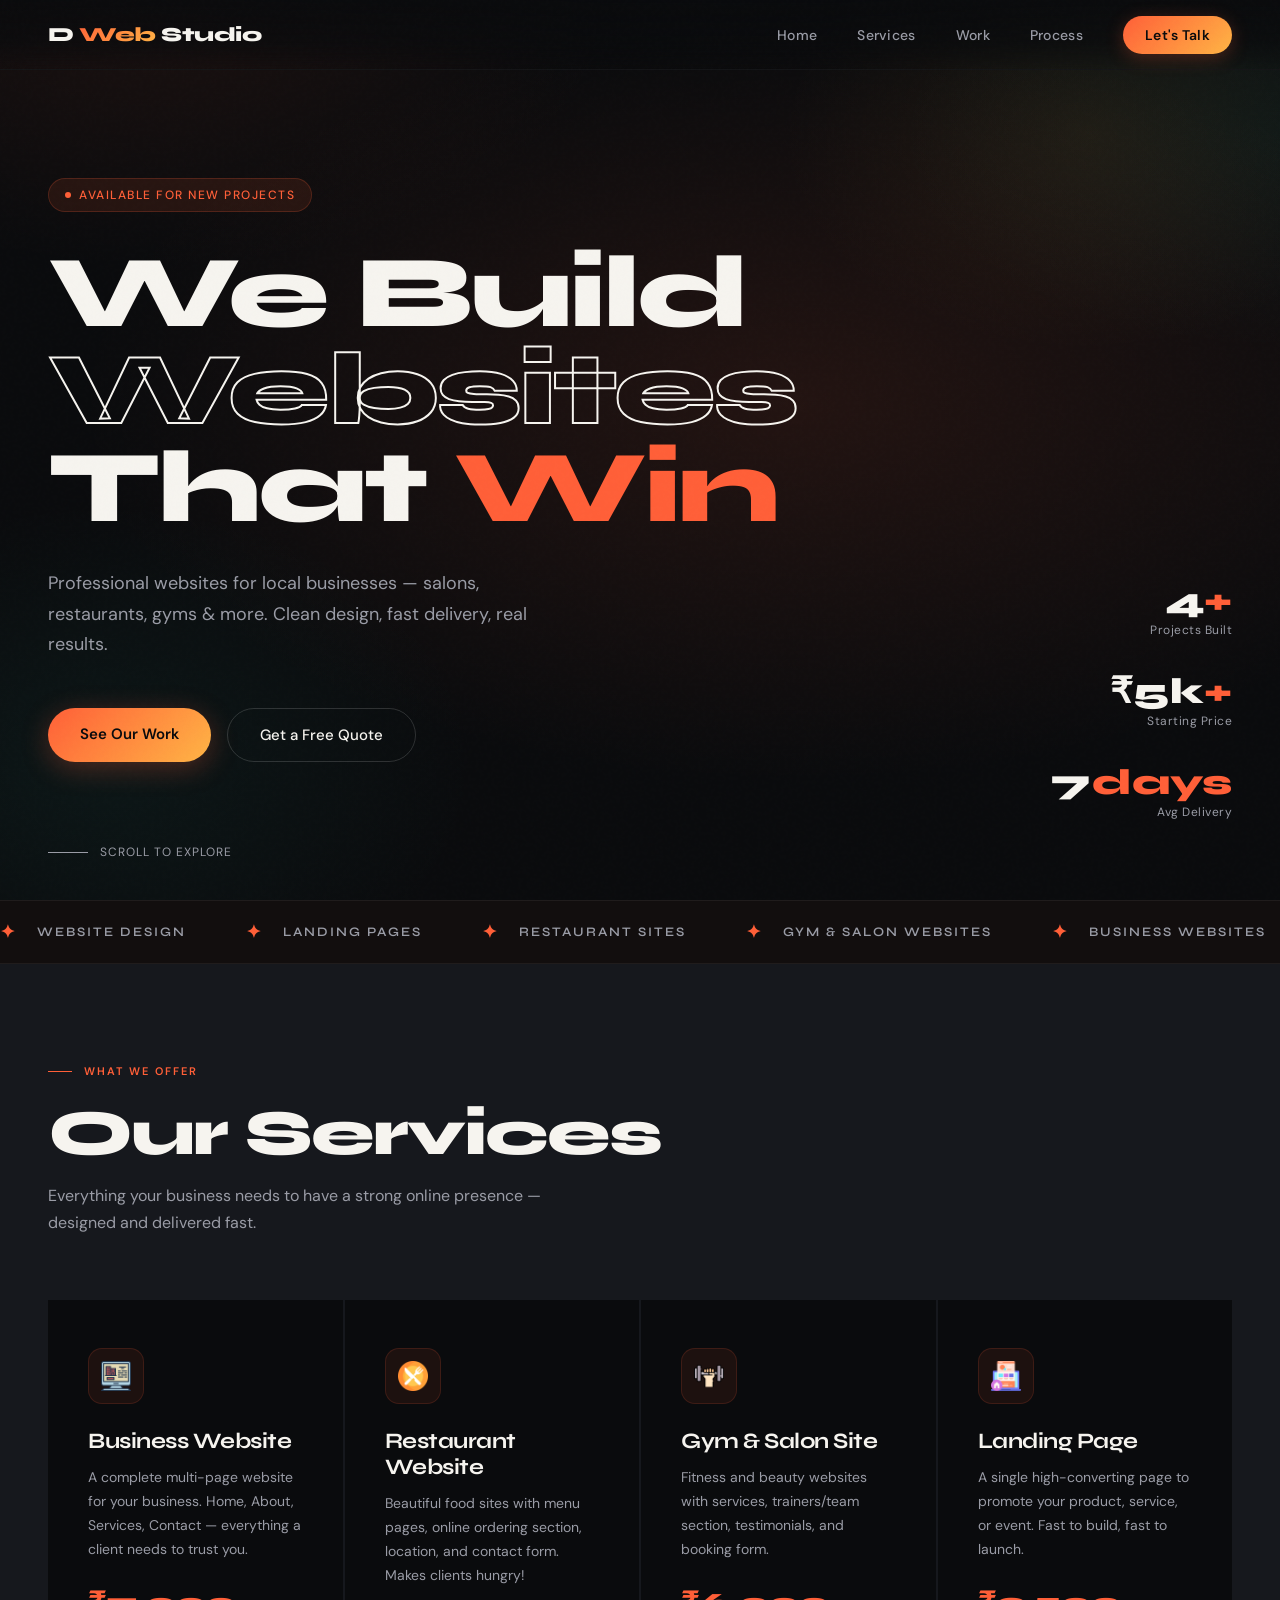
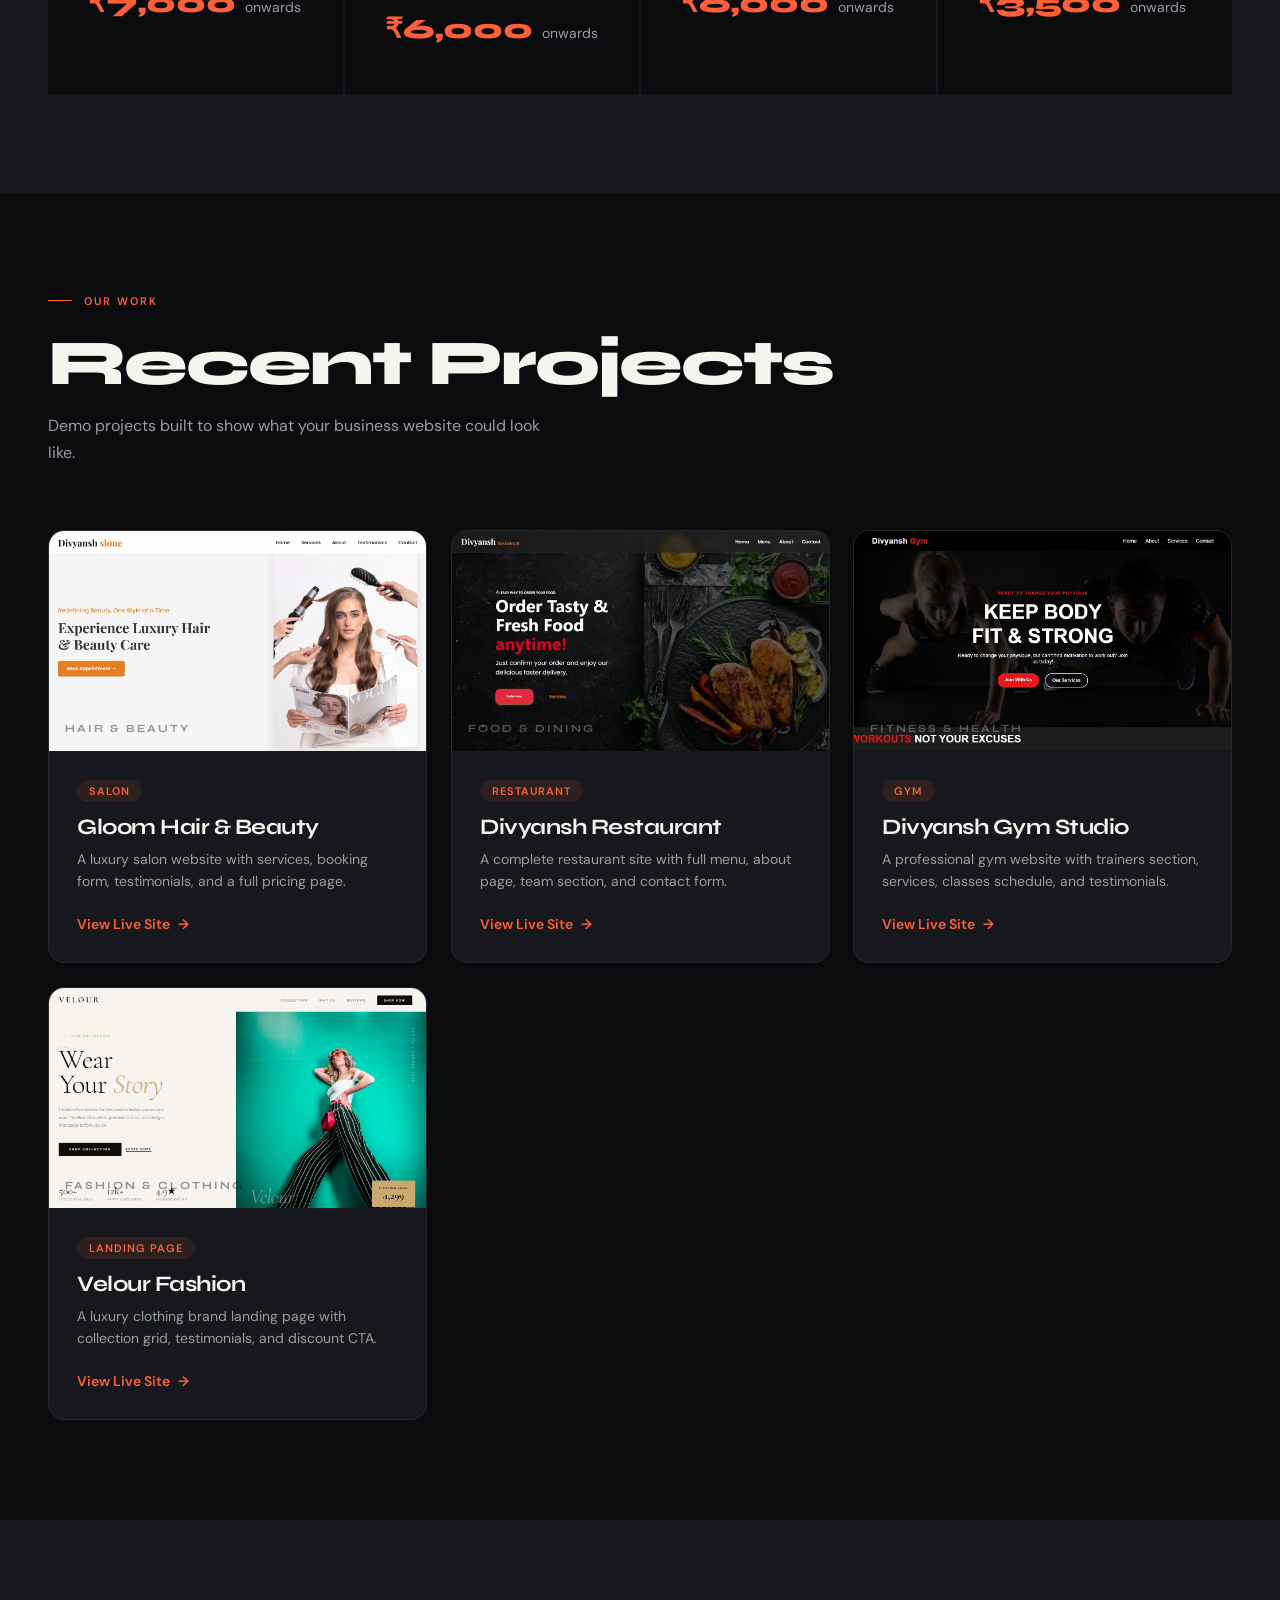
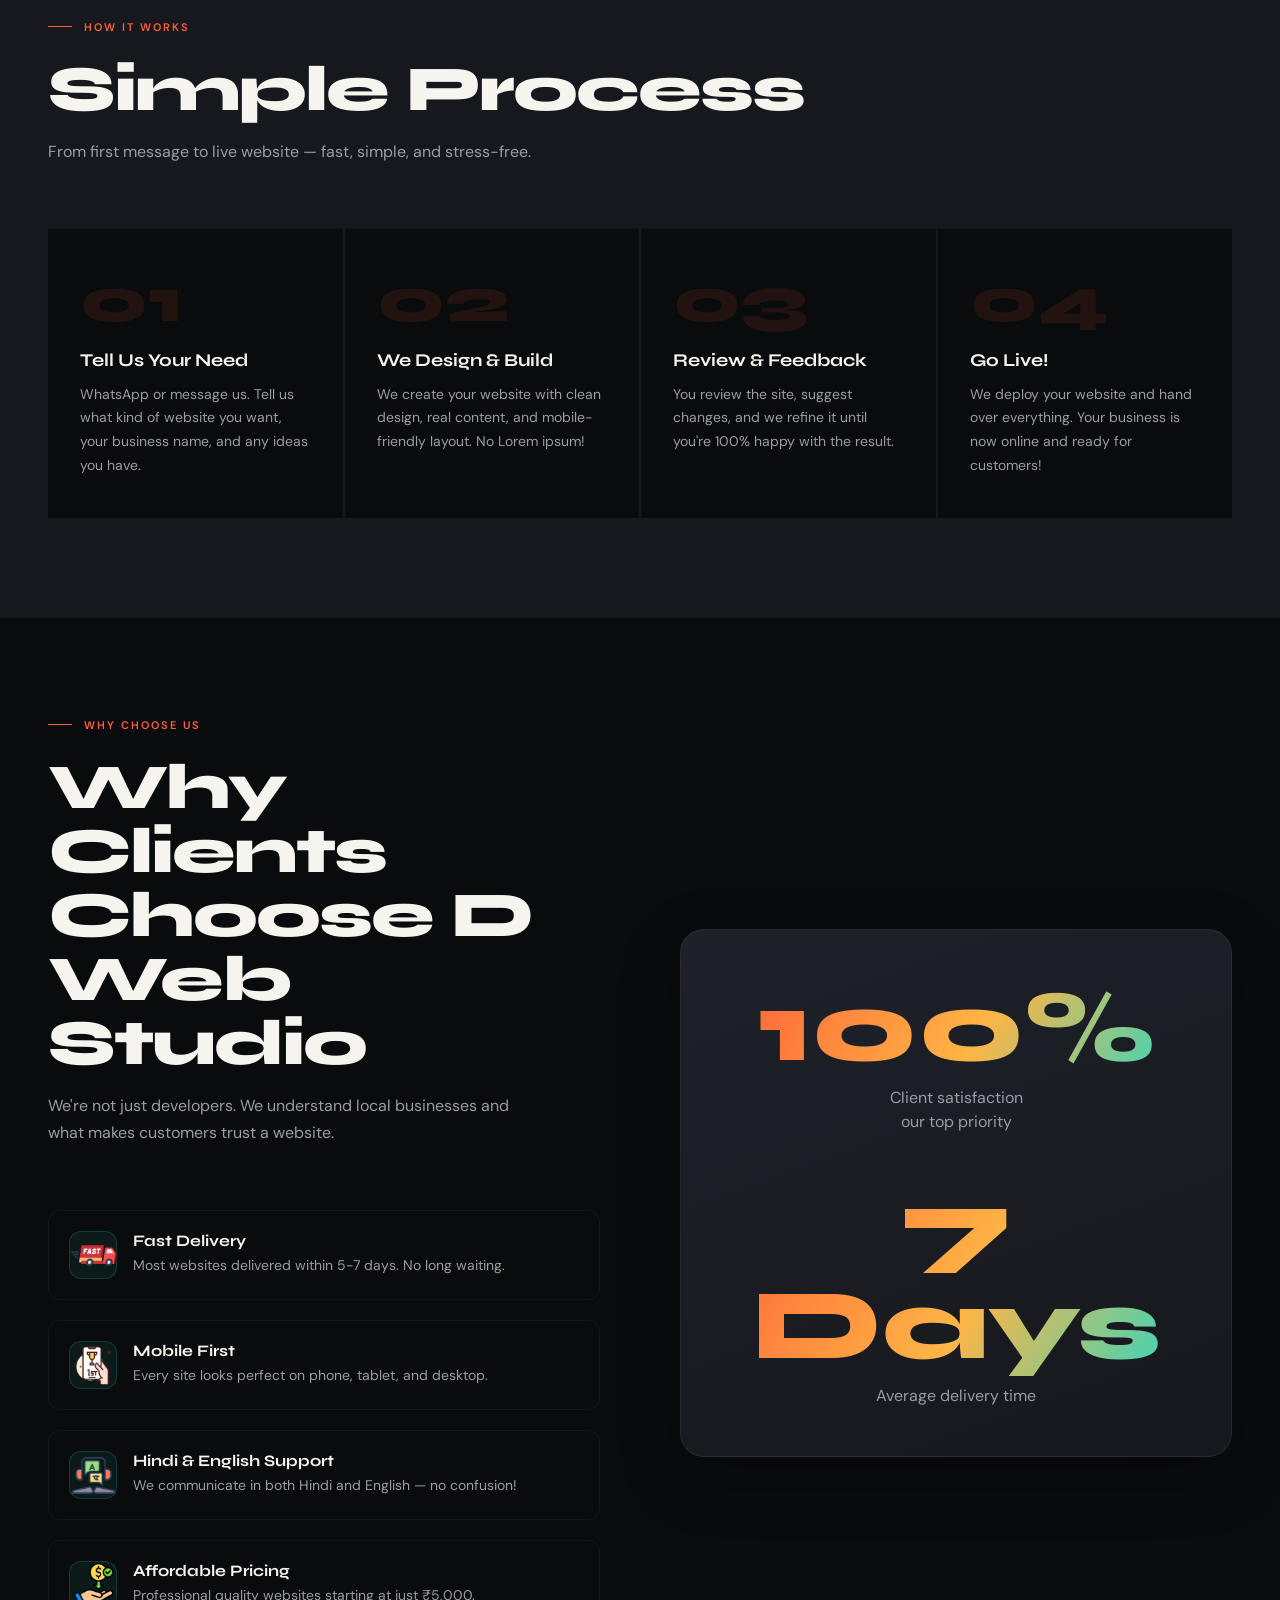
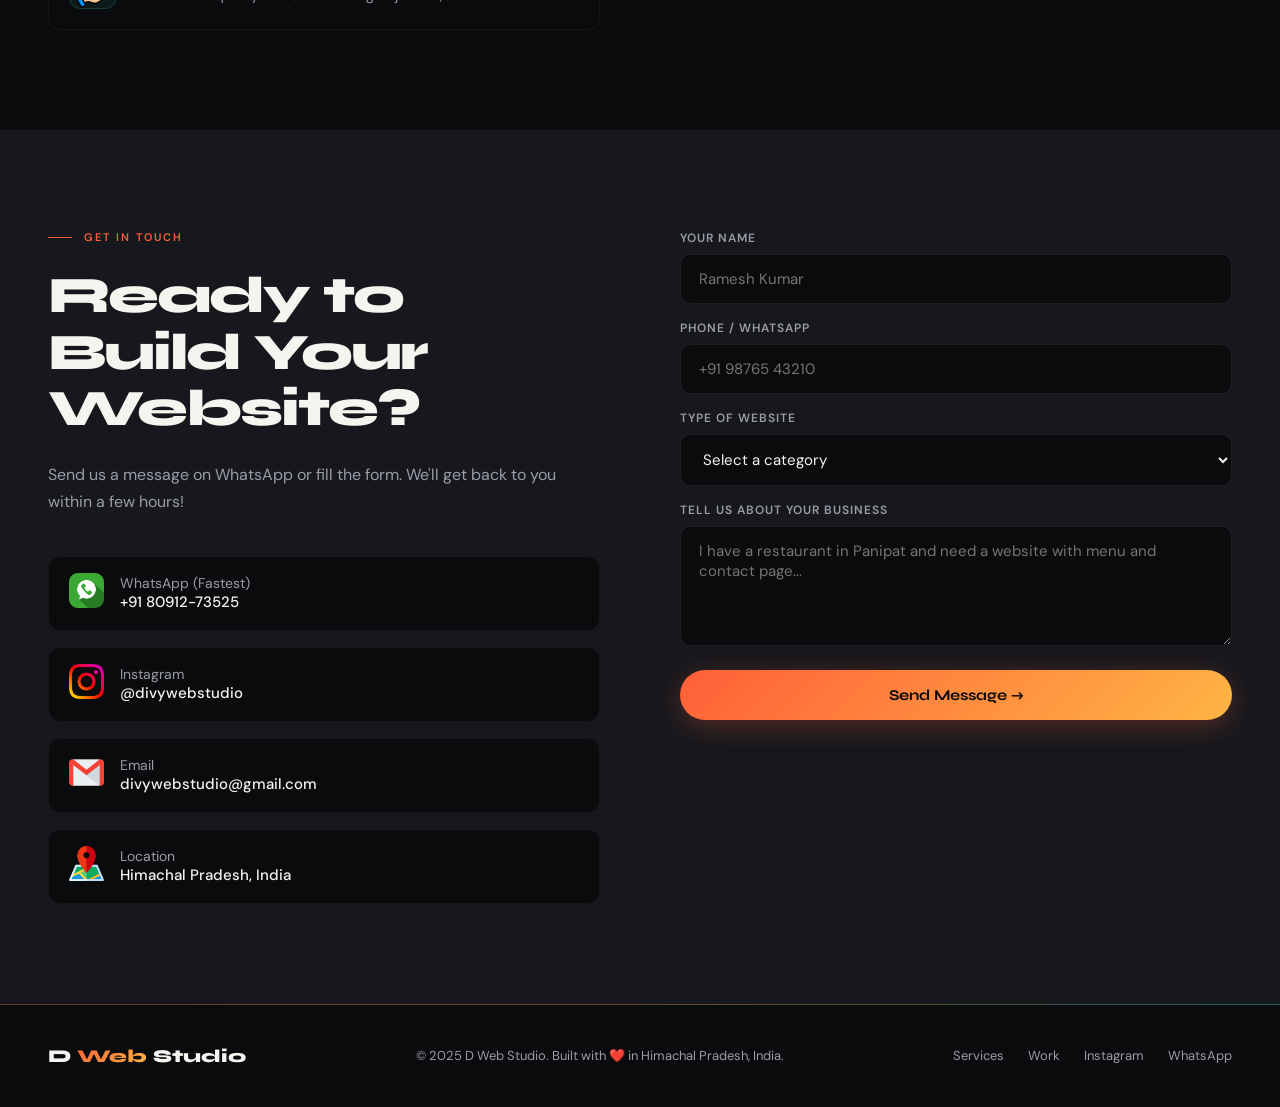
==== commit fc401ccc: "Add AttendX project to portfolio Work page - New 'Web App' filter and AttendX card on portfolio.html" ====
--- a/index.html
+++ b/index.html
@@ -3,7 +3,8 @@
 <head>
     <meta charset="UTF-8">
     <meta name="viewport" content="width=device-width, initial-scale=1.0">
-    <title>DivyWebStudio — Web Design & Development</title>
+    <title>D Web Studio — Web Design & Development</title>
+    <meta name="description" content="D Web Studio builds modern, fast, affordable websites for local businesses — restaurants, salons, gyms and more.">
     <link href="https://fonts.googleapis.com/css2?family=Syne:wght@400;600;700;800&family=DM+Sans:wght@300;400;500&display=swap" rel="stylesheet">
     <link rel="stylesheet" href="css/styles.css">
 </head>
@@ -13,7 +14,7 @@
     <div class="cursor-follower" id="cursorFollower"></div>
 
     <nav>
-        <div class="nav-logo">Divy<span>Web</span>Studio</div>
+        <div class="nav-logo">D<span> Web</span> Studio</div>
         <ul class="nav-links">
             <li><a href="index.html">Home</a></li>
             <li><a href="services.html">Services</a></li>
@@ -28,7 +29,7 @@
     <div class="mobile-menu-backdrop" aria-hidden="true"></div>
     <nav class="mobile-navigation-drawer" id="mobileNavigationDrawer" aria-label="Mobile navigation" aria-hidden="true">
         <div class="mobile-nav-header">
-            <div class="nav-logo">Divy<span>Web</span>Studio</div>
+            <div class="nav-logo">D<span> Web</span> Studio</div>
             <button type="button" class="mobile-nav-close" aria-label="Close navigation menu"></button>
         </div>
         <ul class="mobile-nav-list">
@@ -100,25 +101,25 @@
 
         <div class="services-grid">
             <div class="service-card">
-                <div class="service-icon"><img src="img/ServicesImage/BusinessWebsiteImg.png" alt="Portfolio" width="30"></div>
+                <div class="service-icon"><img src="img/ServicesImage/BusinessWebsiteImg.png" alt="" width="30"></div>
                 <h3>Business Website</h3>
                 <p>A complete multi-page website for your business. Home, About, Services, Contact — everything a client needs to trust you.</p>
                 <div class="service-price">₹7,000 <span>onwards</span></div>
             </div>
             <div class="service-card">
-                <div class="service-icon"><img src="img/ServicesImage/RestaurantWebsiteImg.png" alt="Portfolio" width="30"></div>
+                <div class="service-icon"><img src="img/ServicesImage/RestaurantWebsiteImg.png" alt="" width="30"></div>
                 <h3>Restaurant Website</h3>
                 <p>Beautiful food sites with menu pages, online ordering section, location, and contact form. Makes clients hungry!</p>
                 <div class="service-price">₹6,000 <span>onwards</span></div>
             </div>
             <div class="service-card">
-                <div class="service-icon"><img src="img/ServicesImage/GymSalonWebsiteImg.png" alt="Portfolio" width="30"></div>
+                <div class="service-icon"><img src="img/ServicesImage/GymSalonWebsiteImg.png" alt="" width="30"></div>
                 <h3>Gym & Salon Site</h3>
                 <p>Fitness and beauty websites with services, trainers/team section, testimonials, and booking form.</p>
                 <div class="service-price">₹6,000 <span>onwards</span></div>
             </div>
             <div class="service-card">
-                <div class="service-icon"><img src="img/ServicesImage/LandingPageImg.png" alt="Portfolio" width="30"></div>
+                <div class="service-icon"><img src="img/ServicesImage/LandingPageImg.png" alt="" width="30"></div>
                 <h3>Landing Page</h3>
                 <p>A single high-converting page to promote your product, service, or event. Fast to build, fast to launch.</p>
                 <div class="service-price">₹3,500 <span>onwards</span></div>
@@ -215,7 +216,7 @@
         <div class="section-label">Why Choose Us</div>
         <div class="why-grid">
             <div>
-                <h2 class="section-title">Why Clients Choose DivyWebStudio</h2>
+                <h2 class="section-title">Why Clients Choose D Web Studio</h2>
                 <p class="section-sub">We're not just developers. We understand local businesses and what makes customers trust a website.</p>
                 <ul class="why-list">
                     <li class="why-item">
@@ -298,18 +299,18 @@
             </div>
 
             <div>
-                <div class="contact-form-wrap">
+                <form class="contact-form-wrap" id="contactForm">
                     <div class="form-group">
-                        <label>Your Name</label>
-                        <input type="text" placeholder="Ramesh Kumar">
+                        <label for="contactName">Your Name</label>
+                        <input id="contactName" name="name" type="text" placeholder="Ramesh Kumar" required>
                     </div>
                     <div class="form-group">
-                        <label>Phone / WhatsApp</label>
-                        <input type="tel" placeholder="+91 98765 43210">
+                        <label for="contactPhone">Phone / WhatsApp</label>
+                        <input id="contactPhone" name="phone" type="tel" placeholder="+91 98765 43210" required>
                     </div>
                     <div class="form-group">
-                        <label>Type of Website</label>
-                        <select>
+                        <label for="contactWebsite">Type of Website</label>
+                        <select id="contactWebsite" name="website" required>
                             <option value="">Select a category</option>
                             <option>Restaurant Website</option>
                             <option>Gym / Fitness Website</option>
@@ -320,18 +321,18 @@
                         </select>
                     </div>
                     <div class="form-group">
-                        <label>Tell Us About Your Business</label>
-                        <textarea placeholder="I have a restaurant in Panipat and need a website with menu and contact page..."></textarea>
-                    </div>
-                    <button class="form-submit" onclick="handleSubmit()">Send Message →</button>
-                </div>
+                        <label for="contactMessage">Tell Us About Your Business</label>
+                        <textarea id="contactMessage" name="message" placeholder="I have a restaurant in Panipat and need a website with menu and contact page..." required></textarea>
+                    </div>
+                    <button type="submit" class="form-submit">Send Message →</button>
+                </form>
             </div>
         </div>
     </section>
 
     <footer>
-        <div class="footer-logo">Divy<span>Web</span>Studio</div>
-        <p>© 2025 DivyWebStudio. Built with ❤️ in Himachal Pradesh, India.</p>
+        <div class="footer-logo">D<span> Web</span> Studio</div>
+        <p>© 2025 D Web Studio. Built with ❤️ in Himachal Pradesh, India.</p>
         <div class="footer-links">
             <a href="#services">Services</a>
             <a href="#portfolio">Work</a>
--- a/css/styles.css
+++ b/css/styles.css
@@ -5,25 +5,38 @@
 }
 
 :root {
-    --black: #0a0a0a;
-    --white: #f5f2ee;
-    --accent: #ff5c1a;
-    --accent2: #ffb347;
-    --gray: #1a1a1a;
-    --muted: #888;
+    --black: #0a0b0d;
+    --white: #f6f4ef;
+    --accent: #ff5f38;
+    --accent-rgb: 255, 95, 56;
+    --accent2: #ffb545;
+    --accent2-rgb: 255, 181, 69;
+    --accent3: #2fd6c0;
+    --accent3-rgb: 47, 214, 192;
+    --gray: #16181d;
+    --gray2: #1e2128;
+    --muted: #9a9ca6;
+    --gradient-warm: linear-gradient(135deg, var(--accent) 0%, var(--accent2) 100%);
+    --gradient-full: linear-gradient(120deg, var(--accent) 0%, var(--accent2) 55%, var(--accent3) 100%);
 }
 
 html {
     scroll-behavior: smooth;
     overflow-x: hidden;
+    overflow-x: clip;
     width: 100%;
 }
 
 body {
-    background: var(--black);
+    background:
+        radial-gradient(ellipse 60% 50% at 12% 0%, rgba(var(--accent-rgb), 0.07) 0%, transparent 60%),
+        radial-gradient(ellipse 50% 40% at 100% 15%, rgba(var(--accent3-rgb), 0.05) 0%, transparent 60%),
+        var(--black);
+    background-attachment: fixed;
     color: var(--white);
     font-family: 'DM Sans', sans-serif;
     overflow-x: hidden;
+    overflow-x: clip;
     width: 100%;
 }
 
@@ -52,12 +65,18 @@
     top: 0;
     left: 0;
     right: 0;
+    width: 100%;
+    max-width: 100vw;
     z-index: 100;
-    padding: 24px 48px;
+    padding: 22px 48px;
     display: flex;
     justify-content: space-between;
     align-items: center;
-    background: linear-gradient(to bottom, rgba(10,10,10,0.95), transparent);
+    background: linear-gradient(to bottom, rgba(10,11,13,0.92) 0%, rgba(10,11,13,0.7) 60%, transparent 100%);
+    backdrop-filter: blur(14px);
+    -webkit-backdrop-filter: blur(14px);
+    border-bottom: 1px solid rgba(255,255,255,0.04);
+    transition: background 0.3s ease, border-color 0.3s ease;
 }
 
 .nav-logo {
@@ -68,13 +87,20 @@
 }
 
 .nav-logo span {
-    color: var(--accent);
+    background: var(--gradient-warm);
+    -webkit-background-clip: text;
+    background-clip: text;
+    -webkit-text-fill-color: transparent;
 }
 
 .nav-links {
     display: flex;
     gap: 40px;
     list-style: none;
+}
+
+.nav-links li {
+    position: relative;
 }
 
 .nav-links a {
@@ -84,6 +110,23 @@
     font-weight: 500;
     transition: color 0.25s cubic-bezier(0.4, 0, 0.2, 1);
     letter-spacing: 0.3px;
+    position: relative;
+}
+
+.nav-links li:not(:last-child) a::after {
+    content: '';
+    position: absolute;
+    left: 0;
+    bottom: -6px;
+    width: 0;
+    height: 2px;
+    border-radius: 2px;
+    background: var(--gradient-warm);
+    transition: width 0.3s cubic-bezier(0.16, 1, 0.3, 1);
+}
+
+.nav-links li:not(:last-child) a:hover::after {
+    width: 100%;
 }
 
 .nav-links a:hover {
@@ -91,18 +134,22 @@
 }
 
 .nav-cta {
-    background: var(--accent);
+    background: var(--gradient-warm);
     color: var(--black) !important;
-    padding: 10px 20px;
+    padding: 10px 22px;
     border-radius: 100px;
-    font-weight: 500 !important;
-    transition: transform 0.25s cubic-bezier(0.4, 0, 0.2, 1), background 0.25s cubic-bezier(0.4, 0, 0.2, 1) !important;
+    font-weight: 600 !important;
+    box-shadow: 0 4px 18px rgba(var(--accent-rgb), 0.25);
+    transition: transform 0.25s cubic-bezier(0.4, 0, 0.2, 1), box-shadow 0.25s cubic-bezier(0.4, 0, 0.2, 1) !important;
 }
 
 .nav-cta:hover {
-    transform: scale(1.05);
-    background: var(--accent2) !important;
-    color: var(--black) !important;
+    transform: translateY(-2px) scale(1.03);
+    box-shadow: 0 8px 26px rgba(var(--accent-rgb), 0.4);
+}
+
+.nav-cta:active {
+    transform: translateY(0) scale(0.98);
 }
 
 .hero {
@@ -118,15 +165,18 @@
 .hero-bg {
     position: absolute;
     inset: 0;
-    background: radial-gradient(ellipse 80% 60% at 60% 50%, rgba(255,92,26,0.08) 0%, transparent 70%), radial-gradient(ellipse 40% 40% at 80% 20%, rgba(255,179,71,0.05) 0%, transparent 60%);       
+    background:
+        radial-gradient(ellipse 80% 60% at 62% 45%, rgba(var(--accent-rgb), 0.10) 0%, transparent 70%),
+        radial-gradient(ellipse 40% 40% at 85% 15%, rgba(var(--accent2-rgb), 0.07) 0%, transparent 60%),
+        radial-gradient(ellipse 45% 45% at 8% 85%, rgba(var(--accent3-rgb), 0.06) 0%, transparent 65%);
 }
 
 .hero-tag {
     display: inline-flex;
     align-items: center;
     gap: 8px;
-    background: rgba(255,92,26,0.1);
-    border: 1px solid rgba(255,92,26,0.2);
+    background: rgba(var(--accent-rgb),0.1);
+    border: 1px solid rgba(var(--accent-rgb),0.2);
     color: var(--accent);
     font-size: 12px;
     font-weight: 500;
@@ -195,20 +245,26 @@
 }
 
 .btn-primary {
-    background: var(--accent);
+    background: var(--gradient-warm);
     color: var(--black);
     padding: 16px 32px;
     border-radius: 100px;
     font-weight: 600;
     font-size: 15px;
     text-decoration: none;
+    display: inline-block;
     transition: transform 0.3s cubic-bezier(0.16, 1, 0.3, 1), box-shadow 0.3s cubic-bezier(0.16, 1, 0.3, 1);
-    box-shadow: 0 0 30px rgba(255,92,26,0.3);
+    box-shadow: 0 6px 28px rgba(var(--accent-rgb), 0.28);
 }
 
 .btn-primary:hover {
     transform: translateY(-2px);
-    box-shadow: 0 8px 40px rgba(255,92,26,0.4);
+    box-shadow: 0 10px 40px rgba(var(--accent-rgb), 0.4);
+}
+
+.btn-primary:active {
+    transform: translateY(0) scale(0.98);
+    box-shadow: 0 4px 18px rgba(var(--accent-rgb), 0.3);
 }
 
 .btn-secondary {
@@ -219,13 +275,18 @@
     font-weight: 500;
     font-size: 15px;
     text-decoration: none;
+    display: inline-block;
     transition: border-color 0.3s cubic-bezier(0.4, 0, 0.2, 1), background 0.3s cubic-bezier(0.4, 0, 0.2, 1), transform 0.3s cubic-bezier(0.16, 1, 0.3, 1);
 }
 
 .btn-secondary:hover {
-    border-color: rgba(255,255,255,0.4);
-    background: rgba(255,255,255,0.05);
+    border-color: rgba(var(--accent3-rgb), 0.5);
+    background: rgba(var(--accent3-rgb), 0.06);
     transform: translateY(-2px);
+}
+
+.btn-secondary:active {
+    transform: translateY(0) scale(0.98);
 }
 
 .hero-stats {
@@ -306,7 +367,7 @@
     border-bottom: 1px solid rgba(255,255,255,0.06);
     padding: 20px 0;
     overflow: hidden;
-    background: rgba(255,92,26,0.03);
+    background: rgba(var(--accent-rgb),0.03);
 }
 
 .marquee-track {
@@ -406,11 +467,12 @@
     padding: 48px 40px;
     position: relative;
     overflow: hidden;
-    transition: background 0.35s cubic-bezier(0.4, 0, 0.2, 1);
+    transition: background 0.35s cubic-bezier(0.4, 0, 0.2, 1), transform 0.35s cubic-bezier(0.16, 1, 0.3, 1);
 }
 
 .service-card:hover {
-    background: #111;
+    background: #131519;
+    transform: translateY(-4px);
 }
 
 .service-card::after {
@@ -420,7 +482,7 @@
     left: 0;
     width: 0;
     height: 2px;
-    background: var(--accent);
+    background: var(--gradient-warm);
     transition: width 0.45s cubic-bezier(0.16, 1, 0.3, 1);
 }
 
@@ -429,8 +491,21 @@
 }
 
 .service-icon {
-    font-size: 32px;
+    width: 56px;
+    height: 56px;
+    display: flex;
+    align-items: center;
+    justify-content: center;
+    border-radius: 14px;
+    background: rgba(var(--accent-rgb), 0.08);
+    border: 1px solid rgba(var(--accent-rgb), 0.15);
     margin-bottom: 24px;
+    transition: transform 0.35s cubic-bezier(0.16, 1, 0.3, 1), background 0.35s ease;
+}
+
+.service-card:hover .service-icon {
+    transform: scale(1.06);
+    background: rgba(var(--accent-rgb), 0.14);
 }
 
 .service-card h3 {
@@ -472,14 +547,16 @@
     border: 1px solid rgba(255,255,255,0.06);
     border-radius: 16px;
     overflow: hidden;
-    transition: transform 0.35s cubic-bezier(0.16, 1, 0.3, 1), border-color 0.35s cubic-bezier(0.4, 0, 0.2, 1);
+    transition: transform 0.35s cubic-bezier(0.16, 1, 0.3, 1), border-color 0.35s cubic-bezier(0.4, 0, 0.2, 1), box-shadow 0.35s cubic-bezier(0.16, 1, 0.3, 1);
     background: var(--gray);
     will-change: transform;
+    box-shadow: 0 0 0 rgba(0,0,0,0);
 }
 
 .project-card:hover {
     transform: translateY(-6px);
-    border-color: rgba(255,92,26,0.3);
+    border-color: rgba(var(--accent-rgb),0.3);
+    box-shadow: 0 16px 40px rgba(0,0,0,0.35), 0 0 24px rgba(var(--accent-rgb),0.08);
 }
 
 .project-img {
@@ -499,6 +576,12 @@
     font-size: 48px;
     position: relative;
     overflow: hidden;
+    background-size: cover !important;
+    transition: background-size 0.6s cubic-bezier(0.16, 1, 0.3, 1);
+}
+
+.project-card:hover .project-preview {
+    background-size: 108% !important;
 }
 
 .project-preview-salon {
@@ -539,7 +622,7 @@
 
 .project-tag {
     display: inline-block;
-    background: rgba(255,92,26,0.1);
+    background: rgba(var(--accent-rgb),0.1);
     color: var(--accent);
     font-size: 11px;
     font-weight: 600;
@@ -604,15 +687,25 @@
     position: relative;
     width: 100%;
     max-width: 100%;
+    transition: background 0.35s cubic-bezier(0.4, 0, 0.2, 1);
+}
+
+.step:hover {
+    background: #131519;
+}
+
+.step:hover .step-num {
+    color: rgba(var(--accent-rgb), 0.22);
 }
 
 .step-num {
     font-family: 'Syne', sans-serif;
     font-size: 64px;
     font-weight: 800;
-    color: rgba(255,92,26,0.1);
+    color: rgba(var(--accent-rgb),0.1);
     line-height: 1;
     margin-bottom: 16px;
+    transition: color 0.35s ease;
 }
 
 .step h3 {
@@ -657,14 +750,20 @@
 }
 
 .why-item:hover {
-    border-color: rgba(255,92,26,0.2);
-    background: rgba(255,92,26,0.03);
+    border-color: rgba(var(--accent-rgb),0.2);
+    background: rgba(var(--accent-rgb),0.03);
 }
 
 .why-icon {
-    font-size: 24px;
+    width: 48px;
+    height: 48px;
+    display: flex;
+    align-items: center;
+    justify-content: center;
+    border-radius: 12px;
+    background: rgba(var(--accent3-rgb), 0.08);
+    border: 1px solid rgba(var(--accent3-rgb), 0.18);
     flex-shrink: 0;
-    margin-top: 2px;
 }
 
 .why-item h4 {
@@ -681,11 +780,12 @@
 }
 
 .why-visual {
-    background: var(--gray);
+    background: linear-gradient(160deg, var(--gray2) 0%, var(--gray) 100%);
     border-radius: 24px;
     padding: 48px;
     text-align: center;
     border: 1px solid rgba(255,255,255,0.06);
+    box-shadow: 0 20px 60px rgba(0,0,0,0.3);
 }
 
 .big-num {
@@ -693,7 +793,7 @@
     font-size: 100px;
     font-weight: 800;
     line-height: 1;
-    background: linear-gradient(135deg, var(--accent), var(--accent2));
+    background: var(--gradient-full);
     -webkit-background-clip: text;
     -webkit-text-fill-color: transparent;
     background-clip: text;
@@ -748,9 +848,14 @@
     border-radius: 12px;
     text-decoration: none;
     color: var(--white);
-    transition: transform 0.3s cubic-bezier(0.16, 1, 0.3, 1), border-color 0.3s cubic-bezier(0.4, 0, 0.2, 1);
+    transition: transform 0.3s cubic-bezier(0.16, 1, 0.3, 1), border-color 0.3s cubic-bezier(0.4, 0, 0.2, 1), background 0.3s ease;
     border: 1px solid rgba(255,255,255,0.05);
     min-width: 0;
+}
+
+.contact-link-item:hover {
+    border-color: rgba(var(--accent-rgb), 0.25);
+    background: #131519;
 }
 
 .contact-link-item > div {
@@ -818,7 +923,7 @@
 .form-group input:focus,
 .form-group textarea:focus,
 .form-group select:focus {
-    box-shadow: 0 0 0 3px rgba(255,92,26,0.15);
+    box-shadow: 0 0 0 3px rgba(var(--accent-rgb),0.15);
 }
 
 .form-group input:focus,
@@ -837,7 +942,7 @@
 }
 
 .form-submit {
-    background: var(--accent);
+    background: var(--gradient-warm);
     color: var(--black);
     border: none;
     padding: 16px 32px;
@@ -846,19 +951,20 @@
     font-size: 15px;
     font-weight: 700;
     cursor: pointer;
-    transition: transform 0.3s cubic-bezier(0.16, 1, 0.3, 1), box-shadow 0.3s cubic-bezier(0.16, 1, 0.3, 1), background 0.3s ease;
-    box-shadow: 0 0 30px rgba(255,92,26,0.3);
+    transition: transform 0.3s cubic-bezier(0.16, 1, 0.3, 1), box-shadow 0.3s cubic-bezier(0.16, 1, 0.3, 1);
+    box-shadow: 0 6px 28px rgba(var(--accent-rgb), 0.28);
     width: 100%;
     margin-top: 8px;
 }
 
 .form-submit:hover {
     transform: translateY(-2px);
-    box-shadow: 0 8px 40px rgba(255,92,26,0.4);
+    box-shadow: 0 8px 40px rgba(var(--accent-rgb),0.4);
 }
 
 footer {
     padding: 40px 48px;
+    position: relative;
     border-top: 1px solid rgba(255,255,255,0.06);
     display: flex;
     justify-content: space-between;
@@ -867,6 +973,17 @@
     gap: 16px;
 }
 
+footer::before {
+    content: '';
+    position: absolute;
+    top: -1px;
+    left: 0;
+    right: 0;
+    height: 1px;
+    background: var(--gradient-full);
+    opacity: 0.35;
+}
+
 .footer-logo {
     font-family: 'Syne', sans-serif;
     font-size: 18px;
@@ -874,7 +991,10 @@
 }
 
 .footer-logo span {
-    color: var(--accent);
+    background: var(--gradient-warm);
+    -webkit-background-clip: text;
+    background-clip: text;
+    -webkit-text-fill-color: transparent;
 }
 
 footer p {
@@ -959,17 +1079,28 @@
     position: fixed;
     top: 0;
     left: auto;
-    right: 0;
-    width: min(82vw, 320px);
+    --drawer-w: min(82vw, 320px);
+    width: var(--drawer-w);
+    /* Closed state uses a plain offset (right), NOT a transform.
+       A transform on a fixed element can still get painted/measured
+       outside the viewport by some mobile browsers (notably iOS Safari),
+       which is what exposes this drawer when the page is pinch-zoomed
+       out even though overflow-x:hidden is set on html/body. Using
+       `right` instead keeps the box fully outside the viewport without
+       relying on a transformed compositing layer. */
+    right: calc(-1 * var(--drawer-w) - 40px);
     height: 100dvh;
     background: rgba(10, 10, 10, 0.98);
     border-left: 1px solid rgba(255,255,255,0.08);
     box-shadow: -18px 0 40px rgba(0,0,0,0.45);
     display: flex;
     flex-direction: column;
+    /* Override the generic `nav { align-items: center }` rule (this
+       element is a <nav>) so the menu items sit left-aligned like a
+       normal drawer instead of centered. */
+    align-items: stretch;
     padding: 20px 20px 28px;
-    transform: translateX(100%);
-    transition: transform 0.4s cubic-bezier(0.22, 1, 0.36, 1);
+    transition: right 0.4s cubic-bezier(0.22, 1, 0.36, 1);
     z-index: 9999;
     opacity: 1;
     visibility: hidden;
@@ -980,7 +1111,7 @@
 }
 
 .mobile-navigation-drawer.is-open {
-    transform: translateX(0);
+    right: 0;
     visibility: visible;
     pointer-events: auto;
 }
@@ -998,7 +1129,7 @@
     display: flex;
     align-items: center;
     justify-content: space-between;
-    margin-bottom: 20px;
+    margin-bottom: 36px;
 }
 
 .mobile-nav-close {
@@ -1074,8 +1205,9 @@
     padding: 14px 18px;
     border-radius: 999px;
     text-decoration: none;
-    background: var(--accent);
+    background: var(--gradient-warm);
     color: var(--black);
+    box-shadow: 0 6px 22px rgba(var(--accent-rgb), 0.25);
     font-weight: 700;
 }
 
@@ -1098,11 +1230,18 @@
     nav {
         padding: 20px 24px;
     }
+    nav > .nav-logo {
+        font-size: 18px;
+        min-width: 0;
+        max-width: calc(100% - 66px);
+        white-space: nowrap;
+    }
     .nav-links {
         display: none;
     }
     .hamburger {
         display: flex;
+        flex: 0 0 42px;
         position: relative;
         z-index: 130;
     }
@@ -1136,7 +1275,7 @@
 @media (max-width: 600px) {
     .hero h1 {
         letter-spacing: -2px;
-        font-size: clamp(40px, 13vw, 56px);
+        font-size: clamp(35px, 10vw, 40px);
         line-height: 0.95;
         overflow-wrap: normal;
         word-break: normal;
@@ -1181,10 +1320,15 @@
         gap: 10px;
     }
     .big-num {
-        font-size: clamp(46px, 17vw, 72px);
-        line-height: 0.9;
+        font-size: clamp(40px, 14vw, 64px);
+        line-height: 0.95;
         letter-spacing: -1px;
-        white-space: nowrap;
+        /* No forced nowrap: if a fallback font (or a device with different
+           font metrics) renders this wider than expected, it wraps onto
+           a second line instead of spilling outside the rounded box. */
+        overflow-wrap: break-word;
+        word-break: keep-all;
+        max-width: 100%;
     }
     .big-num-label {
         font-size: 13px;
@@ -1196,6 +1340,12 @@
     }
 }
 
+@media (max-width: 360px) {
+    .hero h1 {
+        font-size: 35px;
+    }
+}
+
 /* Respect the visitor's OS-level reduced-motion preference */
 @media (prefers-reduced-motion: reduce) {
     *, *::before, *::after {
